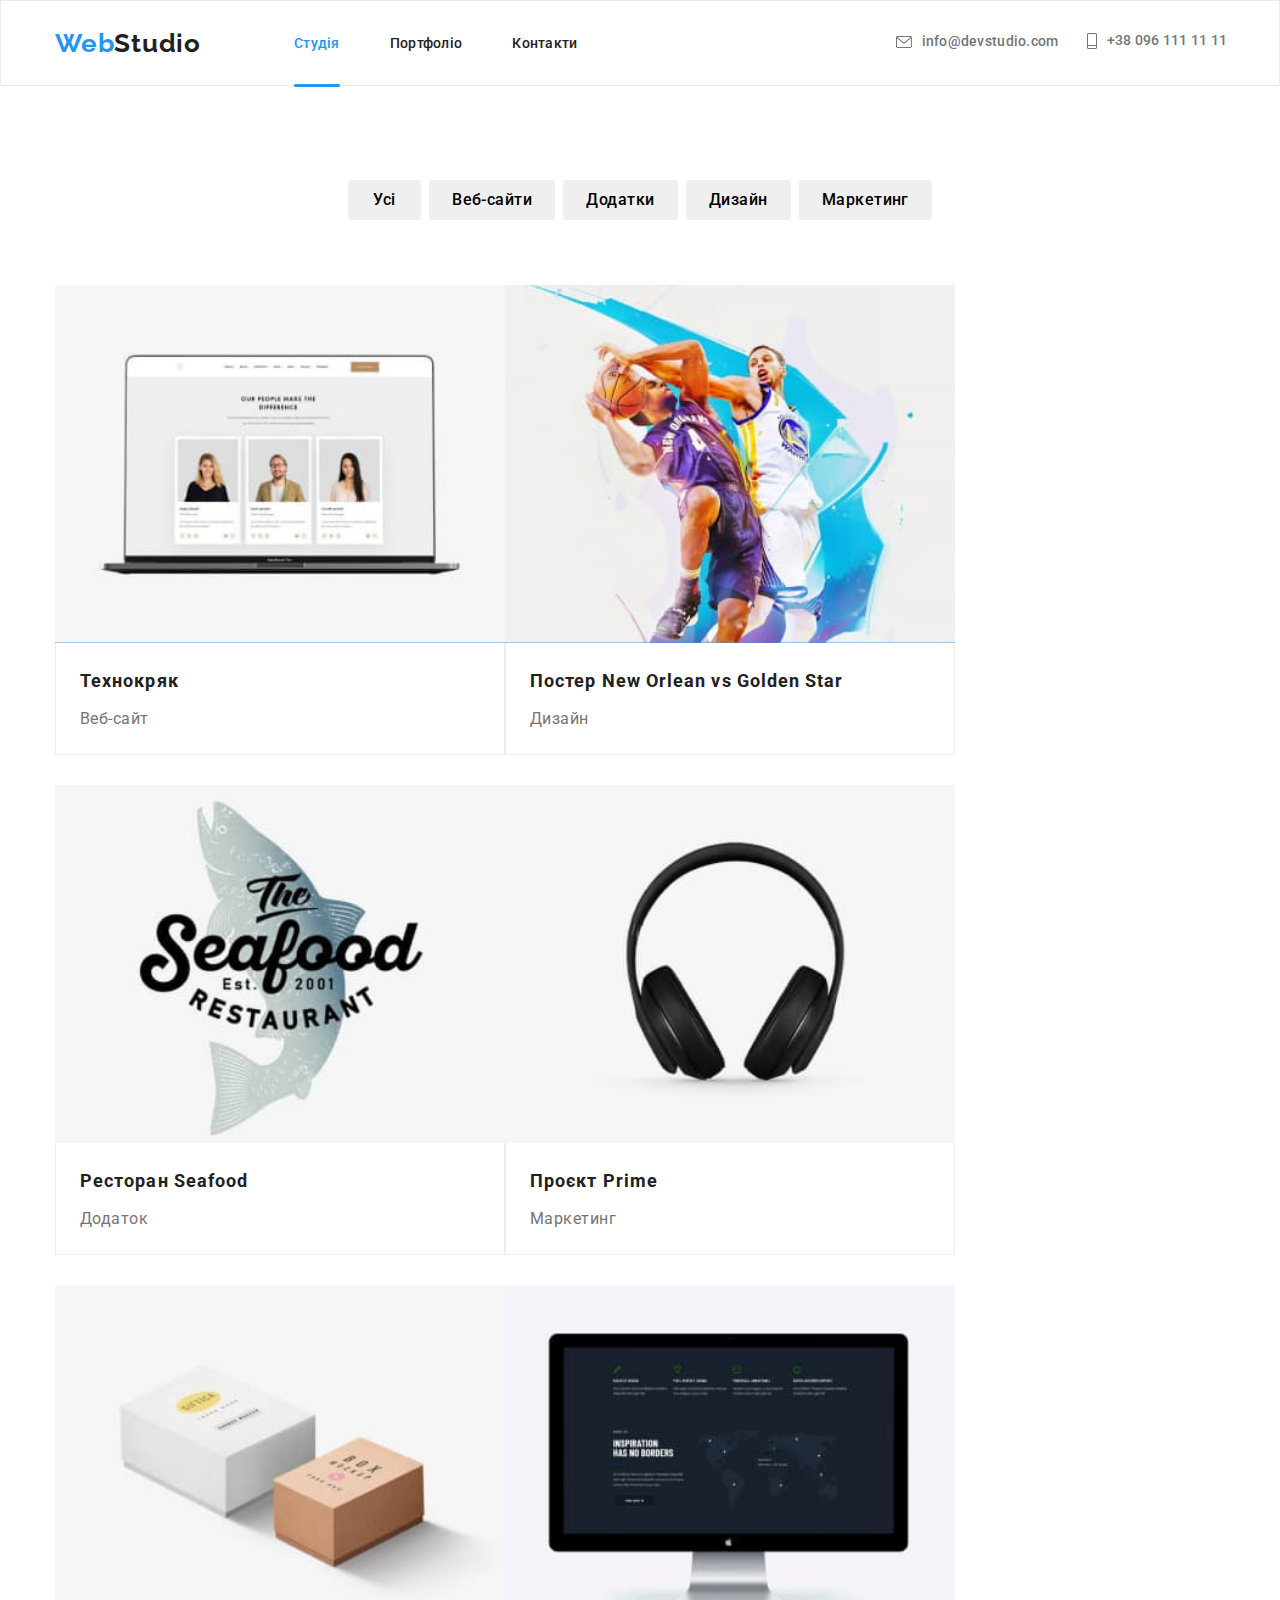
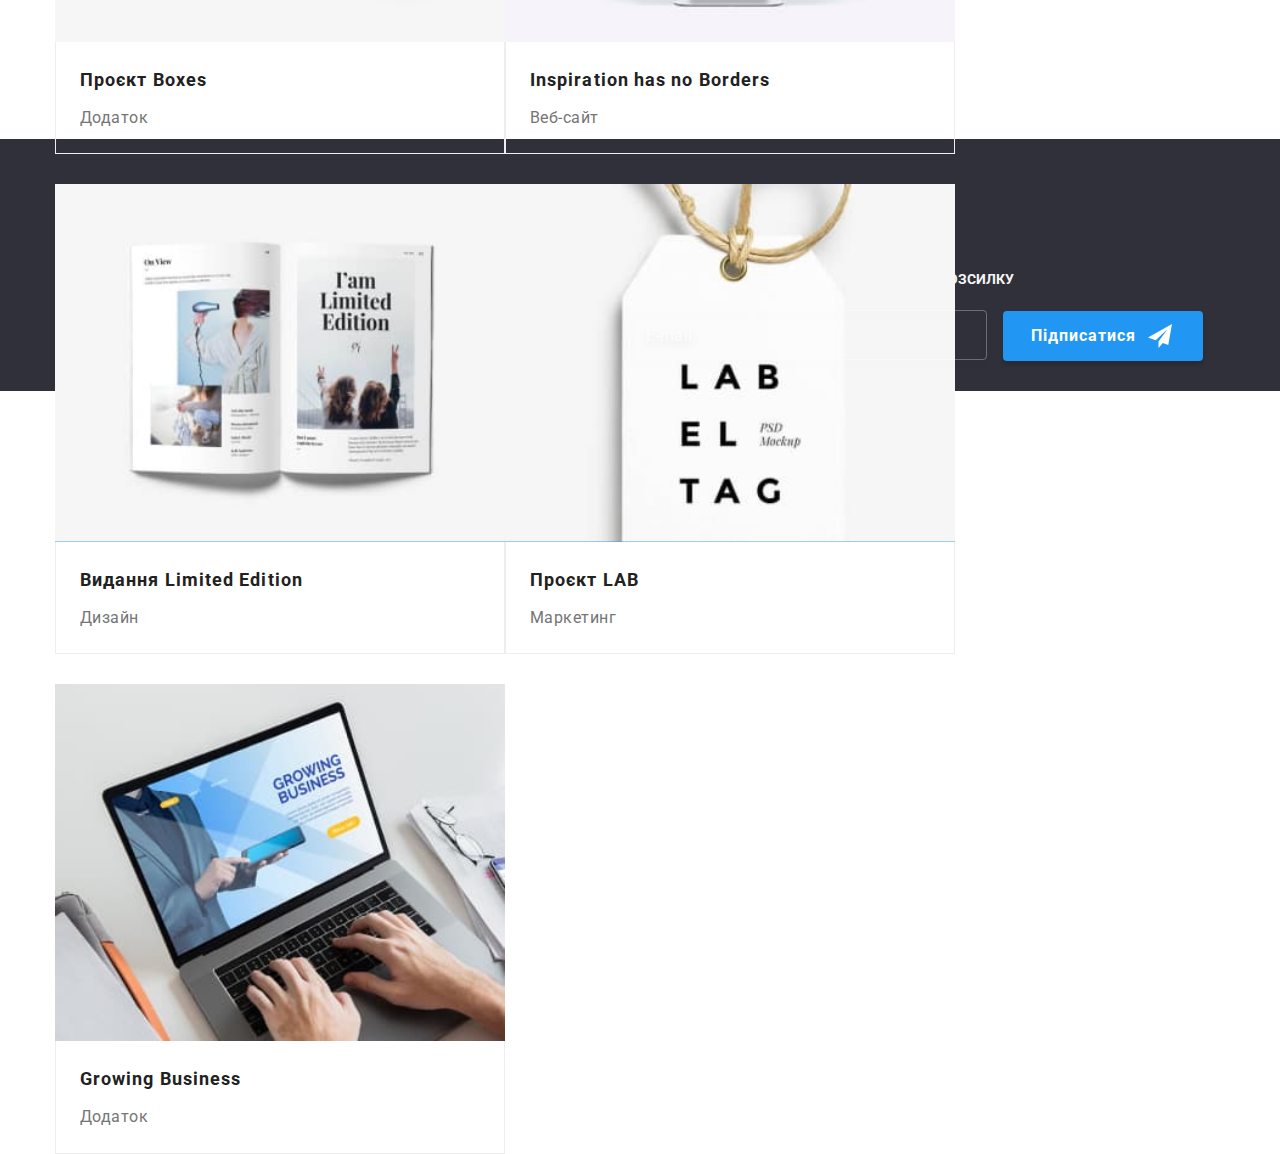
==== portfolio.html @ e8e5e5b4 "mobile done" ====
<!DOCTYPE html>
<html lang="en">
  <head>
    <meta charset="UTF-8" />
    <meta http-equiv="X-UA-Compatible" content="IE=edge" />
    <meta name="viewport" content="width=device-width, initial-scale=1.0" />
    <title>Портфоліо</title>
    <link rel="preconnect" href="https://fonts.googleapis.com" />
    <link rel="preconnect" href="https://fonts.gstatic.com" crossorigin />
    <link
      href="https://fonts.googleapis.com/css2?family=Raleway:wght@700&family=Roboto:wght@400;500;700;900&display=swap"
      rel="stylesheet"
    />
    <link
      rel="stylesheet"
      href="https://cdnjs.cloudflare.com/ajax/libs/modern-normalize/1.1.0/modern-normalize.min.css"
    />
    <link rel="stylesheet" href="./css/main.min.css" />
  </head>
  <body>
    <!--header-->
    <!--header-->
    <header class="header">
      <div class="container nav-flex">
        <nav class="header-nav nav-flex">
          <a href="index.html" class="logo logo-black"><span class="logo-web">Web</span>Studio</a>
          <ul class="site-nav">
            <li class="site-nav__item lst">
              <a href="index.html" class="site-nav__link site-nav__link--current">Студія</a>
            </li>
            <li class="site-nav__item lst">
              <a href="portfolio.html" class="site-nav__link">Портфоліо</a>
            </li>
            <li class="site-nav__item lst"><a href="" class="site-nav__link">Контакти</a></li>
          </ul>
        </nav>
        <ul class="contact-list">
          <li class="contact-list__item lst">
            <a class="contact-list__link" href="mailto:info@devstudio.com"
              ><svg class="contact-list__icon" width="16" height="12">
                <use href="./images/icons.svg#icon-envelope"></use></svg
              >info@devstudio.com</a
            >
          </li>

          <li class="contact-list__item contact-list__item1 lst">
            <a class="contact-list__link" href="tel:+380961111111"
              ><svg class="contact-list__icon" width="10" height="16">
                <use href="./images/icons.svg#icon-mobile"></use></svg
              >+38 096 111 11 11</a
            >
          </li>
        </ul>
        <button class="menu-open" data-menu-open>
          <svg class="menu-open" width="24" height="16">
            <use href="./images/icons.svg#icon-menu"></use>
          </svg>
        </button>
      </div>
      <div class="mob-menu is-hidden" data-menu>
        <div>
          <button class="menu-close" data-menu-close>
            <svg class="menu-close" width="40" height="40">
              <use href="./images/icons.svg#icon-close"></use>
            </svg>
          </button>
          <ul class="mob-menu-list lst">
            <li class="mob-menu-list__item">
              <a class="mob-menu-list__link link" href="./index.html">Студия</a>
            </li>
            <li class="mob-menu-list__item">
              <a
                class="mob-menu-list__link link mob-menu-list__link--current"
                href="./portfolio.html"
                >Портфолио</a
              >
            </li>
            <li class="mob-menu-list__item">
              <a class="mob-menu-list__link link" href="">Контакты</a>
            </li>
          </ul>
        </div>
        <div class="mob-menu-list__contacts">
          <a class="mob-menu-list__tel link" href="tel:+380961111111"> +38 096 111 11 11</a>
          <a class="mob-menu-list__mail link" href="mailto:info@devstudio.com"
            >info@devstudio.com</a
          >
          <ul class="mob-menu-list__social lst">
            <li class="mob-menu-list__social-item">
              <a class="link" href="#">Instagram</a>
              <span id="skobka">|</span>
            </li>
            <li class="mob-menu-list__social-item">
              <a class="link" href="#">Twitter</a>
              <span id="skobka">|</span>
            </li>
            <li class="mob-menu-list__social-item">
              <a class="link" href="#">Facebook</a>
              <span id="skobka">|</span>
            </li>
            <li class="mob-menu-list__social-item">
              <a class="link" href="#">LinkedIn</a>
            </li>
          </ul>
        </div>
      </div>
    </header>
    <!-- main -->
    <main>
      <!-- filters -->
      <section class="section">
        <div class="container">
          <h1 hidden>Фільтри</h1>
          <ul class="buttons-list">
            <li class="buttons-list__item lst">
              <button type="button" class="buttons-list__btns">Усі</button>
            </li>
            <li class="buttons-list__item lst">
              <button type="button" class="buttons-list__btns">Веб-сайти</button>
            </li>
            <li class="buttons-list__item lst">
              <button type="button" class="buttons-list__btns">Додатки</button>
            </li>
            <li class="buttons-list__item lst">
              <button type="button" class="buttons-list__btns">Дизайн</button>
            </li>
            <li class="buttons-list__item lst">
              <button type="button" class="buttons-list__btns">Маркетинг</button>
            </li>
          </ul>

          <!-- projects -->
          <ul class="projects">
            <!--project 1 -->
            <li class="projects__item lst">
              <div class="projects-a">
                <img
                  srcset="./images/our-people.jpg 1x, ./images/our-people-2x.jpg 2x"
                  src="./images/our-people.jpg"
                  alt="парни играют в баскетбол"
                  width="450"
                />
                <div class="projects-overlay">
                  <p class="projects-overlay__text">
                    Ресурс пропонує комплексні пропозиції з різним рівнем функціоналу та сервісів.
                    Все це дозволить відвідувачу отримати вичерпні відомості про компанію чи
                    приватну особу
                  </p>
                </div>
              </div>
              <div class="projects-border">
                <h2 class="projects-border__title">Технокряк</h2>
                <p class="projects-border__text">Веб-сайт</p>
              </div>
            </li>
            <!--project 2 -->
            <li class="projects__item lst">
              <div class="projects-a">
                <img
                  srcset="./images/ball.jpg 1x, ./images/ball-2x.jpg 2x"
                  src="./images/ball.jpg"
                  alt="парни играют в баскетбол"
                  width="450"
                />
                <div class="projects-overlay">
                  <p class="projects-overlay__text">
                    Ресурс пропонує комплексні пропозиції з різним рівнем функціоналу та сервісів.
                    Все це дозволить відвідувачу отримати вичерпні відомості про компанію чи
                    приватну особу
                  </p>
                </div>
              </div>
              <div class="projects-border">
                <h2 class="projects-border__title">Постер New Orlean vs Golden Star</h2>
                <p class="projects-border__text">Дизайн</p>
              </div>
            </li>
            <!--project 3 -->
            <li class="projects__item lst">
              <div class="projects-a">
                <img
                  srcset="./images/seafood.jpg 1x, ./images/seafood-2x.jpg 2x"
                  src="./images/seafood.jpg"
                  alt="парни играют в баскетбол"
                  width="450"
                />
                <div class="projects-overlay">
                  <p class="projects-overlay__text">
                    Ресурс пропонує комплексні пропозиції з різним рівнем функціоналу та сервісів.
                    Все це дозволить відвідувачу отримати вичерпні відомості про компанію чи
                    приватну особу
                  </p>
                </div>
              </div>
              <div class="projects-border">
                <h2 class="projects-border__title">Ресторан Seafood</h2>
                <p class="projects-border__text">Додаток</p>
              </div>
            </li>
            <!--project 4 -->
            <li class="projects__item lst">
              <div class="projects-a">
                <img
                  srcset="./images/headphone.jpg 1x, ./images/headphone-2x.jpg 2x"
                  src="./images/headphone.jpg"
                  alt="парни играют в баскетбол"
                  width="450"
                />
                <div class="projects-overlay">
                  <p class="projects-overlay__text">
                    Ресурс пропонує комплексні пропозиції з різним рівнем функціоналу та сервісів.
                    Все це дозволить відвідувачу отримати вичерпні відомості про компанію чи
                    приватну особу
                  </p>
                </div>
              </div>
              <div class="projects-border">
                <h2 class="projects-border__title">Проєкт Prime</h2>
                <p class="projects-border__text">Маркетинг</p>
              </div>
            </li>
            <!--project 5 -->
            <li class="projects__item lst">
              <div class="projects-a">
                <img
                  srcset="./images/2-box.jpg 1x, ./images/2-box-2x.jpg 2x"
                  src="./images/2-box.jpg"
                  alt="парни играют в баскетбол"
                  width="450"
                />
                <div class="projects-overlay">
                  <p class="projects-overlay__text">
                    Ресурс пропонує комплексні пропозиції з різним рівнем функціоналу та сервісів.
                    Все це дозволить відвідувачу отримати вичерпні відомості про компанію чи
                    приватну особу
                  </p>
                </div>
              </div>
              <div class="projects-border">
                <h2 class="projects-border__title">Проєкт Boxes</h2>
                <p class="projects-border__text">Додаток</p>
              </div>
            </li>
            <!--project 6 -->
            <li class="projects__item lst">
              <div class="projects-a">
                <img
                  srcset="./images/screen.jpg 1x, ./images/screen-2x.jpg 2x"
                  src="./images/screen.jpg"
                  alt="парни играют в баскетбол"
                  width="450"
                />
                <div class="projects-overlay">
                  <p class="projects-overlay__text">
                    Ресурс пропонує комплексні пропозиції з різним рівнем функціоналу та сервісів.
                    Все це дозволить відвідувачу отримати вичерпні відомості про компанію чи
                    приватну особу
                  </p>
                </div>
              </div>
              <div class="projects-border">
                <h2 class="projects-border__title">Inspiration has no Borders</h2>
                <p class="projects-border__text">Веб-сайт</p>
              </div>
            </li>
            <!--project 7 -->
            <li class="projects__item lst">
              <div class="projects-a">
                <img
                  srcset="./images/book.jpg 1x, ./images/book-2x.jpg 2x"
                  src="./images/book.jpg"
                  alt="парни играют в баскетбол"
                  width="450"
                />
                <div class="projects-overlay">
                  <p class="projects-overlay__text">
                    Ресурс пропонує комплексні пропозиції з різним рівнем функціоналу та сервісів.
                    Все це дозволить відвідувачу отримати вичерпні відомості про компанію чи
                    приватну особу
                  </p>
                </div>
              </div>
              <div class="projects-border">
                <h2 class="projects-border__title">Видання Limited Edition</h2>
                <p class="projects-border__text">Дизайн</p>
              </div>
            </li>
            <!--project 8 -->
            <li class="projects__item lst">
              <div class="projects-a">
                <img
                  srcset="./images/label.jpg 1x, ./images/label-2x.jpg 2x"
                  src="./images/label.jpg"
                  alt="парни играют в баскетбол"
                  width="450"
                />
                <div class="projects-overlay">
                  <p class="projects-overlay__text">
                    Ресурс пропонує комплексні пропозиції з різним рівнем функціоналу та сервісів.
                    Все це дозволить відвідувачу отримати вичерпні відомості про компанію чи
                    приватну особу
                  </p>
                </div>
              </div>
              <div class="projects-border">
                <h2 class="projects-border__title">Проєкт LAB</h2>
                <p class="projects-border__text">Маркетинг</p>
              </div>
            </li>
            <!--project 9 -->
            <li class="projects__item lst">
              <div class="projects-a">
                <img
                  srcset="./images/leptop.jpg 1x, ./images/leptop-2x.jpg 2x"
                  src="./images/leptop.jpg"
                  alt="парни играют в баскетбол"
                  width="450"
                />
                <div class="projects-overlay">
                  <p class="projects-overlay__text">
                    Ресурс пропонує комплексні пропозиції з різним рівнем функціоналу та сервісів.
                    Все це дозволить відвідувачу отримати вичерпні відомості про компанію чи
                    приватну особу
                  </p>
                </div>
              </div>
              <div class="projects-border">
                <h2 class="projects-border__title">Growing Business</h2>
                <p class="projects-border__text">Додаток</p>
              </div>
            </li>
          </ul>
        </div>
      </section>
    </main>
    <!--footer-->
    <footer class="footer">
      <div class="container">
        <div class="footer-flex">
          <div class="contacts-flex">
            <a href="index.html" class="logo logo-white"><span class="logo-web">Web</span>Studio</a>
            <address class="footer-adress">
              <ul class="adress-list">
                <li class="adress-list__item lst">
                  <a
                    href="https://www.google.com.ua/maps/@50.4851493,30.4721233,14z?hl=ru"
                    target="_blank"
                    rel="noopener noreferrer"
                    class="link1"
                    >м. Київ, пр-т Лесі Українки, 26</a
                  >
                </li>
                <li class="adress-list__item lst">
                  <a href="mailto:info@devstudio.com" class="adress-list__link link"
                    >info@devstudio.com</a
                  >
                </li>
                <li class="adress-list__item lst">
                  <a href="tel:+380961111111" class="adress-list__link link">+38 096 111 11 11</a>
                </li>
              </ul>
            </address>
          </div>
          <div class="social-flex">
            <p class="social-flex__text">Приєднуйтесь</p>
            <ul class="team-icons team-icons--basement">
              <li class="team__wraper footer__wraper">
                <a class="social-link footer-link" href="">
                  <svg class="team-icon footer-icon">
                    <use href="./images/icons.svg#icon-instagram"></use>
                  </svg>
                </a>
              </li>
              <li class="team__wraper footer__wraper">
                <a class="social-link footer-link" href="">
                  <svg class="team-icon">
                    <use href="./images/icons.svg#icon-twitter"></use>
                  </svg>
                </a>
              </li>
              <li class="team__wraper footer__wraper">
                <a class="social-link footer-link" href="">
                  <svg class="team-icon">
                    <use href="./images/icons.svg#icon-facebook"></use>
                  </svg>
                </a>
              </li>
              <li class="team__wraper footer__wraper">
                <a class="social-link footer-link" href="">
                  <svg class="team-icon footer-icon">
                    <use href="./images/icons.svg#icon-linkedin"></use>
                  </svg>
                </a>
              </li>
            </ul>
          </div>
          <div class="subscribe-flex">
            <p class="social-flex__text">Підпишіться на розсилку</p>
            <label class="footer-submit-label visually-hidden" for="submit-mail">submit mail</label>
            <input
              class="subscribe-flex__submit-input"
              type="email"
              name="submit-mail"
              id="submit-mail"
              placeholder="E-mail"
            />
            <button class="subscribe-flex__submit-button" type="submit">
              Підписатися
              <svg class="footer__icon">
                <use href="./images/icons.svg#icon-send"></use>
              </svg>
            </button>
          </div>
        </div>
      </div>
    </footer>
    <script src="./js/mobile-menu.js"></script>
  </body>
</html>
---- css/main.min.css ----
body{color:#212121;background-color:#fff;font-family:Roboto,sans-serif}img{display:block}h1,h2,h3,h4,h5,h6,p,ul{margin:0;padding:0}.container{margin-left:auto;margin-right:auto;padding-left:15px;padding-right:15px}@media screen and (min-width: 480px){.container{width:480px}}@media screen and (min-width: 768px){.container{width:768px}}@media screen and (min-width: 1200px){.container{width:1200px}}.lst{list-style:none}.link{text-decoration:none}.titles{font-size:28px;line-height:1.8;text-align:center;letter-spacing:.03em;margin-bottom:30px}@media screen and (min-width: 1200px){.titles{margin-bottom:50px;font-weight:700;font-size:36px;line-height:1.17}}.visually-hidden{position:absolute;width:1px;height:1px;margin:-1px;border:0;padding:0;white-space:nowrap;clip-path:inset(100%);clip:rect(0 0 0 0);overflow:hidden}.button{display:inline-block;min-width:200px;border-radius:4px;border:1px solid rgba(0,0,0,0);padding:10px 32px;font-family:"Roboto",sans-serif;font-weight:700;font-size:16px;line-height:1.88;align-items:center;text-align:center;letter-spacing:.06em;cursor:pointer;background-color:#2196f3;color:#fff;cursor:pointer;transition:color 250ms cubic-bezier(0.4, 0, 0.2, 1)}@media screen and (min-width: 480px){.button{margin-top:30px}}.button:hover,.button:focus{color:#2196f3;background-color:#fff}.header{border:1px solid #ececec;background-color:#fff}.header-navlogo{margin:auto}.nav-flex{display:flex;align-items:center}.logo{align-items:center;text-align:center;font-family:"Raleway";font-style:normal;font-weight:700;font-size:26px;line-height:1.9;letter-spacing:.03em;text-decoration:none}.logo-white{color:#fff}.logo-black{color:#212121}.logo-web{color:#2196f3}.site-nav{display:none}@media screen and (min-width: 1200px){.site-nav{display:flex;margin-left:93px}}.site-nav__item{position:relative;display:block;padding-top:32px;padding-bottom:32px;margin-right:50px}.site-nav__item:last-child{margin-right:0px}.site-nav__link{font-family:"Roboto";font-style:normal;font-weight:500;font-size:14px;line-height:1.14;letter-spacing:.02em;color:#212121;text-decoration:none;transition:color 250ms cubic-bezier(0.4, 0, 0.2, 1)}.site-nav__link:hover,.site-nav__link:focus{color:#2196f3}.site-nav__link--current{color:#2196f3;transition:color 250ms cubic-bezier(0.4, 0, 0.2, 1)}.site-nav__link--current::after{color:#2196f3;position:absolute;content:"";top:100%;width:100%;display:block;height:3px;background-color:#2196f3;border-radius:3px}.contact-list{display:none}@media screen and (min-width: 1200px){.contact-list{padding-top:32px;padding-bottom:32px;display:flex;margin-left:318px;align-items:center}}.contact-list__item{margin-right:30px;width:161px}.contact-list__item:last-child{margin-right:0px}.contact-list__item1{width:142px}.contact-list__link{font-family:"Roboto";font-style:normal;font-weight:500;font-size:14px;line-height:1.14;letter-spacing:.02em;color:#757575;display:inline-flex;align-items:center;text-decoration:none}.contact-list__icon{margin-right:10px;fill:currentColor;transition:color 250ms cubic-bezier(0.4, 0, 0.2, 1)}.contact-list__icon:hover,.contact-list__icon:focus,.contact-list__link:hover,.contact-list__link:focus{color:#2196f3}.mob-menu{width:100vw;height:100vh;position:fixed;background-color:#fff;top:0;right:0;padding:15px 10px 48px 40px;z-index:999}.mob-menu-list{margin-bottom:302px}.mob-menu-list__social{margin-top:60px;display:flex}.mob-menu-list__social #skobka{margin-left:10px;color:rgba(33,33,33,.2);transform:rotate(90deg)}.mob-menu-list__social-item:not(:last-child){margin-right:10px}.mob-menu-list__social .link{font-size:18px;line-height:22px;letter-spacing:.02em;color:#2196f3}.mob-menu-list__social .link:hover,.mob-menu-list__social .link:focus{color:#2196f3}.mob-menu-list__tel{font-size:34px;line-height:1.8;letter-spacing:.02em;color:#757575}.mob-menu-list__tel:hover,.mob-menu-list__tel:focus{color:#2196f3}.mob-menu-list__mail{font-size:24px;line-height:1.17;letter-spacing:.02em;color:#757575}.mob-menu-list__mail:hover,.mob-menu-list__mail:focus{color:#2196f3}.mob-menu-list__link{font-weight:500;font-size:40px;line-height:1.8;letter-spacing:.02em;color:#212121}.mob-menu-list__link:hover,.mob-menu-list__link:focus{color:#2196f3}.mob-menu-list__link--current{color:#2196f3}.menu-open{display:flex;align-items:center;justify-content:center;width:40px;height:40px;background-color:rgba(0,0,0,0);color:#212121;border:none;margin-left:auto;cursor:pointer}.menu-open:hover,.menu-open:focus{fill:#2196f3}@media screen and (min-width: 768px){.menu-open{display:none}}.menu-close{display:flex;align-items:center;justify-content:center;background-color:rgba(0,0,0,0);color:#212121;border:none;margin-left:auto;cursor:pointer}.menu-close:hover,.menu-close:focus{fill:#2196f3}.mob-menu.is-hidden{opacity:0;visibility:hidden;pointer-events:none}.hero{width:480px;height:400px;padding-top:118px;padding-bottom:118px;margin-left:auto;margin-right:auto;background-image:linear-gradient(to right, rgba(47, 48, 58, 0.4), rgba(47, 48, 58, 0.4)),url(../images/cap1.jpg);background-color:#2f303a;background-repeat:no-repeat;background-position:center;background-size:cover;text-align:center}@media screen and (min-width: 1200px){.hero{padding-top:200px;padding-bottom:200px;max-width:1600px;min-height:600px;background-image:linear-gradient(to right, rgba(47, 48, 58, 0.4), rgba(47, 48, 58, 0.4)),url(../images/cap.jpg)}}.hero__title{font-weight:900;font-size:26px;line-height:1.62;text-align:center;letter-spacing:.06em;text-transform:uppercase;color:#fff}@media screen and (min-width: 1200px){.hero__title{margin-bottom:30px;margin-left:auto;margin-right:auto;max-width:696px;font-weight:900;font-size:44px;line-height:1.36;letter-spacing:.06em;text-transform:uppercase;color:#fff}}.section{padding-top:60px;padding-bottom:60px}@media screen and (min-width: 1200px){.section{padding-top:94px;padding-bottom:94px}}.features{display:block}@media screen and (min-width: 1200px){.features{display:flex}}.features__bcg{display:flex;width:450px;height:120px;background-color:#f5f4fa;margin-bottom:30px;align-items:center;justify-content:center}@media screen and (min-width: 1200px){.features__bcg{display:flex;width:270px;height:120px}}.features__title{font-weight:700;font-size:14px;line-height:1.42;text-align:center;letter-spacing:.03em;text-transform:uppercase;color:#212121;margin-bottom:10px}@media screen and (min-width: 1200px){.features__title{line-height:1.14}}.features__text{width:450px;height:50px;font-size:14px;line-height:1.71;letter-spacing:.03em;color:#757575}@media screen and (min-width: 1200px){.features__text{max-width:270px;color:#757575}}.features__item:not(:last-child){margin-bottom:30px}@media screen and (min-width: 1200px){.features__item:not(:last-child){margin-right:30px}}.work-list{display:flex}.work-list__title{position:absolute;left:0;top:225px;width:370px;height:70px;background:rgba(47,48,58,.8);padding:27px;font-weight:700;font-size:14px;line-height:1.14;text-align:center;letter-spacing:.03em;text-transform:uppercase;color:#fff}.work-list__item:not(:last-child){margin-right:30px}.work-list__item{position:relative}.work-section{display:none;padding-bottom:94px}.work-titles .lst{position:relative}.team{background-color:#f5f5f5;padding-top:60px;padding-bottom:60px}@media screen and (min-width: 1200px){.team{padding-top:94px}}.team-list{display:flex;flex-wrap:wrap;justify-content:center;align-items:center}@media screen and (min-width: 1200px){.team-list{display:flex}}.team-list h3{padding-top:30px;font-family:"Roboto";font-style:normal;font-weight:500;font-size:16px;line-height:1.19;text-align:center;letter-spacing:.03em}.team-list p{margin-top:10px;margin-bottom:16px;font-family:"Roboto";font-style:normal;font-weight:400;font-size:16px;line-height:1.2;text-align:center;letter-spacing:.03em;color:#757575}.team-list__item{width:450px;height:622px;box-shadow:0px 1px 3px rgba(0,0,0,.12),0px 1px 1px rgba(0,0,0,.14),0px 2px 1px rgba(0,0,0,.2);border-radius:0px 0px 4px 4px;background-color:#fff}@media screen and (min-width: 1200px){.team-list__item{margin-bottom:94px;width:270px;height:428px}}.team-list__item:not(:last-child){margin-bottom:30px}.team__wraper:not(:last-child){margin-right:10px}@media screen and (min-width: 1200px){.team-list__item:not(:last-child){margin-right:30px}}.team-icons{display:flex;justify-content:center;align-items:center;padding:0px 32px;margin-top:16px;list-style:none}@media screen and (min-width: 1200px){.team-icons--command{margin-left:32px;margin-top:16px}.team-icons--basement{margin:0;padding:0}}.team-icon{width:20px;height:20px;margin:12px;fill:currentColor}.social-link{width:44px;height:44px;display:block;border-radius:50%;color:#afb1b8;transition:background-color 250ms cubic-bezier(0.4, 0, 0.2, 1),color 250ms cubic-bezier(0.4, 0, 0.2, 1)}.social-link:hover,.social-link:focus{background-color:#2196f3;color:#fff}.client-list{columns:2;display:block}@media screen and (min-width: 1200px){.client-list{display:flex;padding:0;margin:0;list-style:none;justify-content:space-between;align-items:center}}.client-list__item:not(:last-child){margin-bottom:30px}.client-list__link{width:210px;height:92px;display:block;border:1px solid #afb1b8;border-radius:4px 4px 4px 4px;color:#afb1b8;background-color:#fff;transition:color 250ms cubic-bezier(0.4, 0, 0.2, 1);padding:16px 52px}@media screen and (min-width: 1200px){.client-list__link{padding:16px 32px}}.client-list__link:hover,.client-list__link:focus{color:#2196f3;border-color:#2196f3}.client-list__icon{fill:currentColor}.footer{padding-top:60px;padding-bottom:60px;text-align:center;background-color:#2f303a}@media screen and (min-width: 1200px){.footer{height:252px}}.footer__icon{width:24px;height:24px;margin:12px;fill:currentColor}.footer-flex{margin:0;padding:0;list-style:none}@media screen and (min-width: 1200px){.footer-flex{display:flex}}.footer-icons{display:flex;padding:0;margin-top:0;list-style:none;justify-content:space-between;align-items:center}.footer-link{color:#fff;background-color:rgba(255,255,255,.062745098);transition:background-color 250ms cubic-bezier(0.4, 0, 0.2, 1),color 250ms cubic-bezier(0.4, 0, 0.2, 1)}.footer .subscribe-flex{margin-top:60px}@media screen and (min-width: 1200px){.footer .subscribe-flex{margin-left:93px}}.footer .subscribe-flex__submit-input{width:358px;height:50px;border:1px solid rgba(255,255,255,.3);filter:drop-shadow(0px 4px 4px rgba(0, 0, 0, 0.15));border-radius:4px;background-color:rgba(0,0,0,0);color:#fff;padding-left:16px;margin-bottom:20px}.footer .subscribe-flex__submit-input::placeholder{font-weight:400;font-size:16px;line-height:1.25;display:flex;align-items:center;letter-spacing:.03em;color:rgba(255,255,255,.6)}.footer .subscribe-flex__submit-button{display:inline-flex;align-items:center;border:none;border-radius:4px;background-color:#2196f3;box-shadow:0px 4px 4px rgba(0,0,0,.15);color:#fff;font-family:"Roboto";font-style:normal;font-weight:700;font-size:16px;line-height:1.87;letter-spacing:.06em;cursor:pointer;width:200px;height:50px;margin-left:12px;padding-left:28px;transition:250ms cubic-bezier(0.4, 0, 0.2, 1)}.footer .subscribe-flex__submit-button:hover,.footer .subscribe-flex__submit-button:focus{background-color:#188ce8;color:#fff}.adress-list{padding-top:20px}.adress-list__item:not(:last-child){margin-bottom:9px}.adress-list__link{text-decoration:none;font-family:"Roboto";font-style:normal;font-weight:400;font-size:14px;line-height:24px;letter-spacing:.03em;color:rgba(255,255,255,.6);transition:color 250ms cubic-bezier(0.4, 0, 0.2, 1)}.adress-list__link:hover,.adress-list__link:focus{color:#2196f3}.link1{text-decoration:none;font-family:"Roboto";font-style:normal;font-weight:400;font-size:14px;line-height:24px;letter-spacing:.03em;color:#fff}.social-flex{margin-top:60px}@media screen and (min-width: 1200px){.social-flex{height:80px;margin-left:70px}}.social-flex__text{padding:20px 0px 10px 0px;margin-bottom:20px;font-weight:700;font-size:14px;line-height:1.14px;text-transform:uppercase;color:#f5f5f5}.backdrop{position:fixed;display:flex;align-items:center;justify-content:center;top:0;background-color:rgba(0,0,0,.2);width:100vw;height:100vh;transition:opacity 250ms cubic-bezier(0.4, 0, 0.2, 1),visibility 250ms cubic-bezier(0.4, 0, 0.2, 1)}.backdrop.is-hidden{opacity:0;visibility:hidden;pointer-events:none}@media screen and (min-width: 1200px){.backdrop{width:100%;height:100%}}.modal{position:relative;background-color:#fff;border-radius:4px;width:450px;min-height:609px;transform:scale(1);transition:transform 250ms cubic-bezier(0.4, 0, 0.2, 1)}@media screen and (min-width: 1200px){.modal{width:528px;height:581px}}.modal__close-btn{position:absolute;display:flex;align-items:center;justify-content:center;right:8px;top:8px;background-color:#fff;border-radius:50%;width:30px;height:30px;border:1px solid rgba(0,0,0,.2);cursor:pointer;transition:fill 250ms cubic-bezier(0.4, 0, 0.2, 1)}.modal__close-btn:hover,.modal__close-btn:focus{fill:#2196f3}.form{padding:40px;width:450px}.form__button{margin-top:30px;transition:color 250ms cubic-bezier(0.4, 0, 0.2, 1)}.form__button:hover,.form__button:focus{background-color:#188ce8;color:#fff}.form__title{font-weight:700;font-size:20px;line-height:1.15;text-align:center;letter-spacing:.03em}.form__list{margin-top:12px}.form__list__comment-label{margin-top:4px;font-weight:400;font-size:12px;line-height:1.17;letter-spacing:.01em;color:#757575}.form__list__comment{padding:12px 16px;margin-top:4px;width:370px;height:120px;border:1px solid rgba(33,33,33,.2);border-radius:4px;transition:color 250ms cubic-bezier(0.4, 0, 0.2, 1),border 250ms cubic-bezier(0.4, 0, 0.2, 1);font-weight:400;font-size:12px;line-height:1.67;letter-spacing:.01em;color:#757575;resize:none}@media screen and (min-width: 1200px){.form__list__comment{width:448px;height:120px}}.form__list__comment:hover,.form__list__comment:focus{outline:none;border-color:#2196f3}.form__list__label{margin-top:4px;font-weight:400;font-size:12px;line-height:1.17;letter-spacing:.01em;color:#757575}.form__list__input{position:relative;margin-bottom:10px;width:370px;height:40px;border:1px solid rgba(33,33,33,.2);border-radius:4px;padding-left:40px;cursor:pointer;transition:color 250ms cubic-bezier(0.4, 0, 0.2, 1),border 250ms cubic-bezier(0.4, 0, 0.2, 1)}@media screen and (min-width: 1200px){.form__list__input{width:448px;height:40px}}.form__list__input:hover,.form__list__input:focus{outline:none;border-color:#2196f3}.form__list__name-icon{margin-left:5px;position:absolute;top:126px;left:50px;width:18px;height:18px;transition:fill 250ms cubic-bezier(0.4, 0, 0.2, 1)}@media screen and (min-width: 1200px){.form__list__name-icon{top:105px;left:50px}}.form__list__phone-icon{margin-left:5px;position:absolute;left:50px;top:195px;width:18px;height:18px;transition:fill 250ms cubic-bezier(0.4, 0, 0.2, 1)}@media screen and (min-width: 1200px){.form__list__phone-icon{left:50px;top:172px}}.form__list__mail-icon{margin-left:5px;position:absolute;left:50px;top:265px;width:18px;height:18px;transition:fill 250ms cubic-bezier(0.4, 0, 0.2, 1)}@media screen and (min-width: 1200px){.form__list__mail-icon{left:50px;top:240px}}.form__list__input:hover~.form__list__name-icon,.form__list__input:focus~.form__list__name-icon,.form__list__input:hover~.form__list__phone-icon,.form__list__input:focus~.form__list__phone-icon,.form__list__input:hover~.form__list__mail-icon,.form__list__input:focus~.form__list__mail-icon{fill:#2196f3}.form__policy{text-align:center;margin-top:20px;justify-content:flex-start}.form__policy__checkbox:checked+.form__policy__icon-check{background-image:url(../images/check.svg);background-position:center;background-repeat:no-repeat;background-color:#2196f3;background-origin:border-box;border-color:#2196f3;color:#fff}.form__policy__link{margin-left:4px;color:#2196f3;transition:250ms cubic-bezier(0.4, 0, 0.2, 1)}.form__policy__link:hover,.form__policy__link:focus{color:#212121}.form__policy__label{display:flex;height:14px;font-size:12px;font-weight:400;line-height:1.71;letter-spacing:.03em;color:#757575}.form__policy__checkbox{appearance:none;font-weight:400;font-size:14px;line-height:1.71;letter-spacing:.03em;color:#757575}.form__policy__icon-check{position:relative;top:2px;display:inline-block;width:16px;height:15px;border:2px solid #212121;border-radius:2px;margin-right:7px}textarea::placeholder{opacity:.4}.buttons-list{display:flex;flex-wrap:wrap;justify-content:flex-start;margin-bottom:40px}@media screen and (min-width: 1200px){.buttons-list{display:flex;justify-content:center;margin-bottom:50px}}.buttons-list__btns{display:inline-block;min-width:73px;border-radius:4px;border:1px solid rgba(0,0,0,0);padding:6px 22px;font-family:"Roboto";font-style:normal;font-weight:500;font-size:16px;line-height:1.62;text-align:center;letter-spacing:.03em;cursor:pointer;transition:color 250ms cubic-bezier(0.4, 0, 0.2, 1),box-shadow 250ms cubic-bezier(0.4, 0, 0.2, 1)}.buttons-list__btns:hover,.buttons-list__btns:focus{filter:drop-shadow(0px 4px 4px rgba(0, 0, 0, 0.25));background-color:#2196f3;color:#fff}.buttons-list__item{align-items:center}@media screen and (min-width: 1200px){.buttons-list__item:not(:last-child){margin-right:8px}}.buttons-list__item:not(:last-child){margin-right:8px;margin-bottom:15px}.projects{align-items:center}@media screen and (min-width: 1200px){.projects{align-items:center;display:flex;flex-wrap:wrap;height:1360px}}.projects__item:hover .projects-overlay{transform:translateY(0)}.projects-border{border:1px solid #eee;border-top:rgba(0,0,0,0);padding:20px 24px}.projects-border__title{font-family:"Roboto";font-style:normal;font-weight:700;font-size:18px;line-height:2;letter-spacing:.06em}.projects-border__text{margin-top:5px;font-family:"Roboto";font-style:normal;font-weight:400;font-size:16px;line-height:1.88;letter-spacing:.03em;color:#757575}.projects-a{position:relative;overflow:hidden}.projects-overlay{position:absolute;width:100%;height:100%;top:0;left:0;background-color:#2196f3;transform:translateY(100%);transition:transform 250ms cubic-bezier(0.4, 0, 0.2, 1)}.projects-overlay__text{position:absolute;top:0;left:0;width:322px;height:168px;font-weight:400;font-size:18px;line-height:28px;letter-spacing:.03em;color:#fff;padding:63px 24px}.projects__item:not(:last-child){margin-bottom:30px}@media screen and (min-width: 1200px){.projects__item{margin-bottom:30px;transition:color 250ms cubic-bezier(0.4, 0, 0.2, 1),box-shadow 250ms cubic-bezier(0.4, 0, 0.2, 1)}}.projects__item:nth-child(3n+3){margin-right:0px}.projects__item:hover,.projects-overlay:focus{transform:translateY(0)}.projects__item:hover,.projects__item:focus{box-shadow:0px 3px 1px rgba(0,0,0,.1),0px 1px 2px rgba(0,0,0,.08),0px 2px 2px rgba(0,0,0,.12)}/*# sourceMappingURL=main.min.css.map */
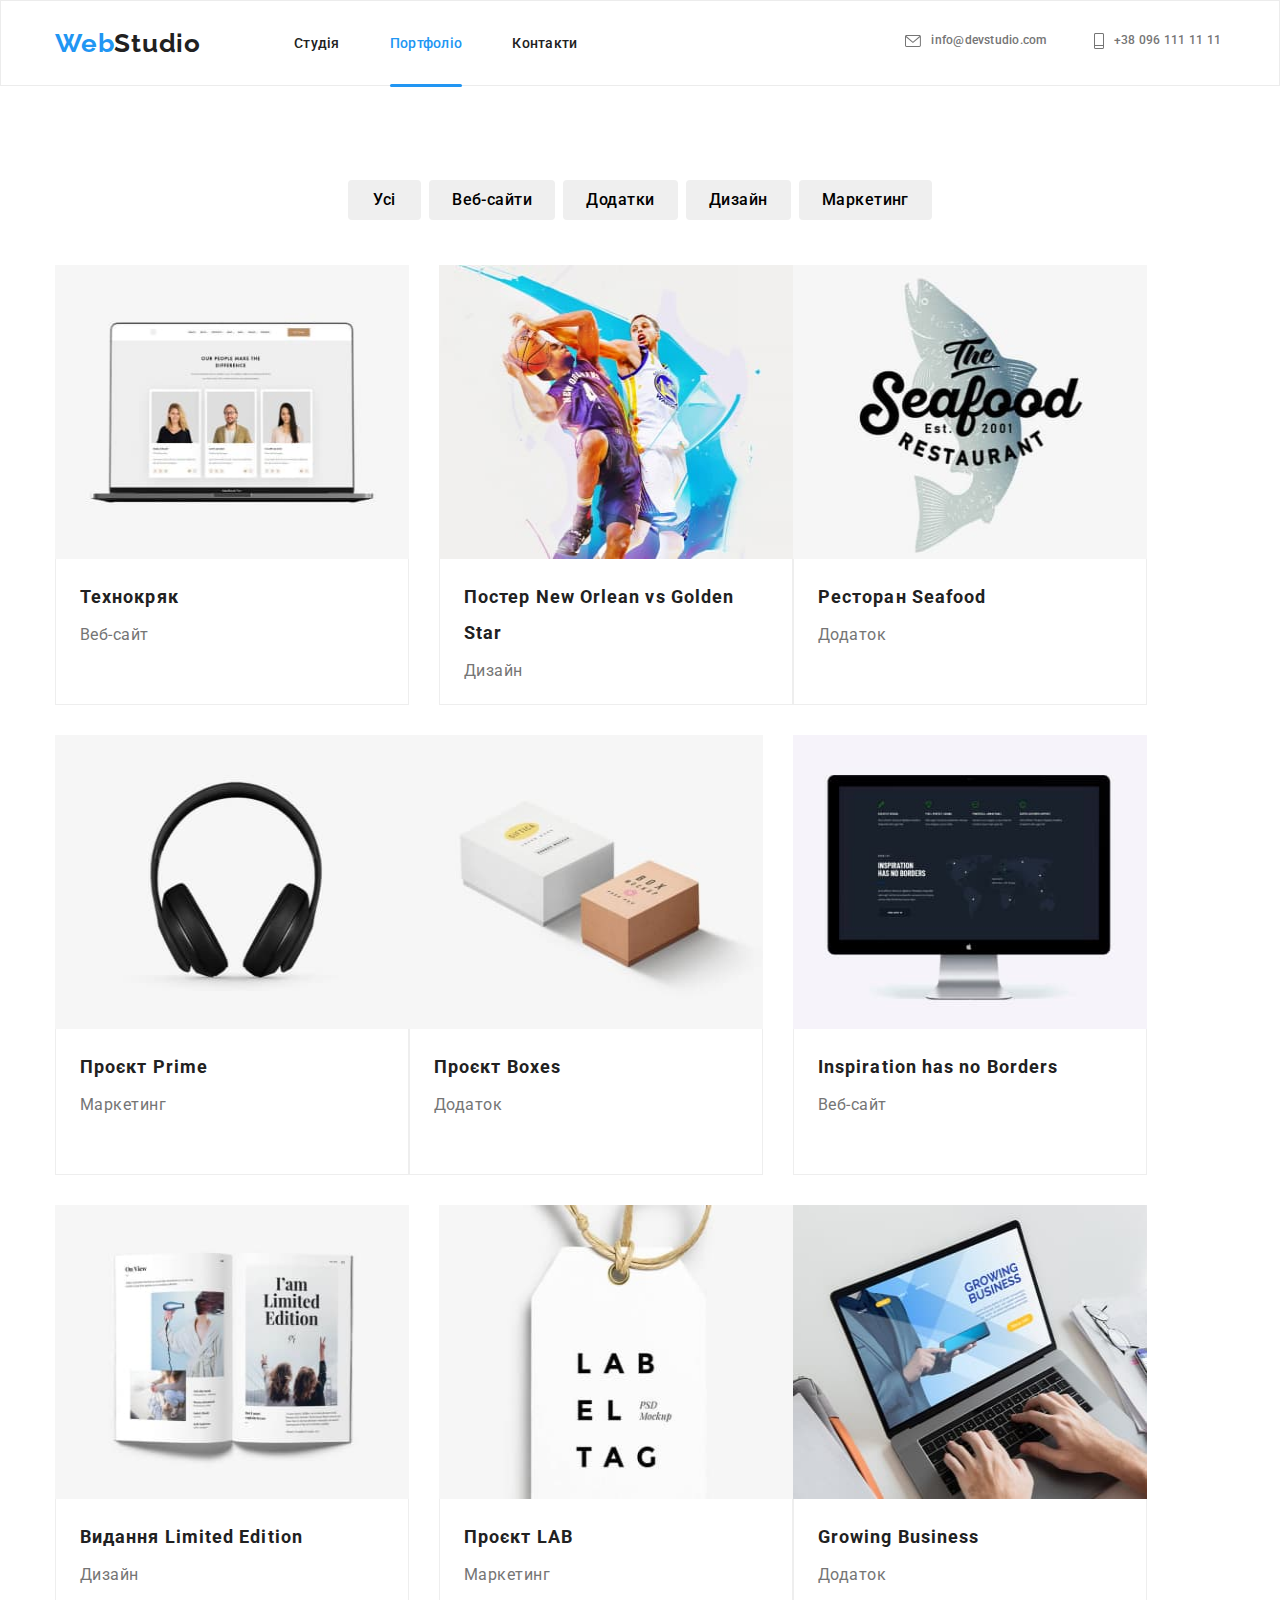
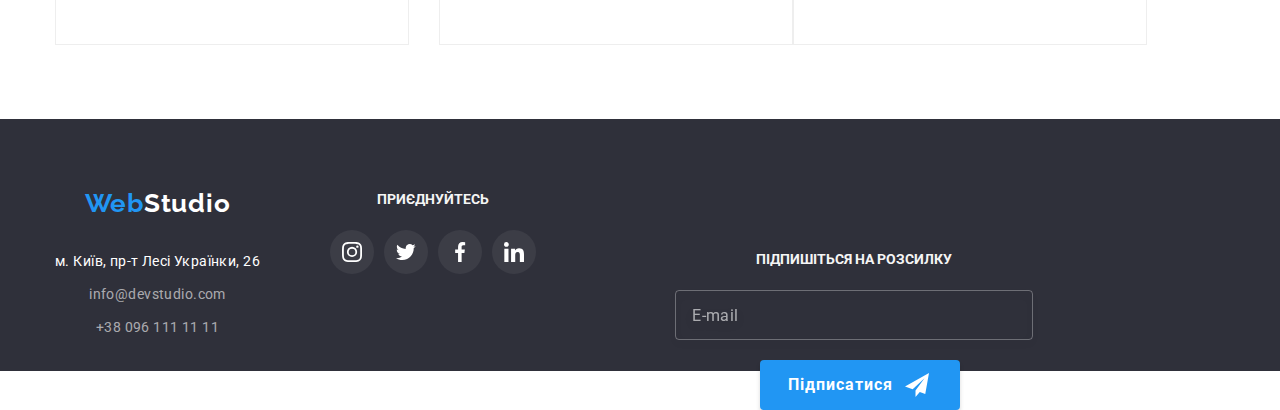
==== commit ae560a35: "tablet" ====
--- a/portfolio.html
+++ b/portfolio.html
@@ -26,10 +26,10 @@
           <a href="index.html" class="logo logo-black"><span class="logo-web">Web</span>Studio</a>
           <ul class="site-nav">
             <li class="site-nav__item lst">
-              <a href="index.html" class="site-nav__link site-nav__link--current">Студія</a>
+              <a href="index.html" class="site-nav__link">Студія</a>
             </li>
             <li class="site-nav__item lst">
-              <a href="portfolio.html" class="site-nav__link">Портфоліо</a>
+              <a href="portfolio.html" class="site-nav__link site-nav__link--current">Портфоліо</a>
             </li>
             <li class="site-nav__item lst"><a href="" class="site-nav__link">Контакти</a></li>
           </ul>
@@ -135,6 +135,7 @@
             <li class="projects__item lst">
               <div class="projects-a">
                 <img
+                  class="image-thumb-portfolio"
                   srcset="./images/our-people.jpg 1x, ./images/our-people-2x.jpg 2x"
                   src="./images/our-people.jpg"
                   alt="парни играют в баскетбол"
@@ -157,6 +158,7 @@
             <li class="projects__item lst">
               <div class="projects-a">
                 <img
+                  class="image-thumb-portfolio"
                   srcset="./images/ball.jpg 1x, ./images/ball-2x.jpg 2x"
                   src="./images/ball.jpg"
                   alt="парни играют в баскетбол"
@@ -179,6 +181,7 @@
             <li class="projects__item lst">
               <div class="projects-a">
                 <img
+                  class="image-thumb-portfolio"
                   srcset="./images/seafood.jpg 1x, ./images/seafood-2x.jpg 2x"
                   src="./images/seafood.jpg"
                   alt="парни играют в баскетбол"
@@ -201,6 +204,7 @@
             <li class="projects__item lst">
               <div class="projects-a">
                 <img
+                  class="image-thumb-portfolio"
                   srcset="./images/headphone.jpg 1x, ./images/headphone-2x.jpg 2x"
                   src="./images/headphone.jpg"
                   alt="парни играют в баскетбол"
@@ -223,6 +227,7 @@
             <li class="projects__item lst">
               <div class="projects-a">
                 <img
+                  class="image-thumb-portfolio"
                   srcset="./images/2-box.jpg 1x, ./images/2-box-2x.jpg 2x"
                   src="./images/2-box.jpg"
                   alt="парни играют в баскетбол"
@@ -245,6 +250,7 @@
             <li class="projects__item lst">
               <div class="projects-a">
                 <img
+                  class="image-thumb-portfolio"
                   srcset="./images/screen.jpg 1x, ./images/screen-2x.jpg 2x"
                   src="./images/screen.jpg"
                   alt="парни играют в баскетбол"
@@ -267,6 +273,7 @@
             <li class="projects__item lst">
               <div class="projects-a">
                 <img
+                  class="image-thumb-portfolio"
                   srcset="./images/book.jpg 1x, ./images/book-2x.jpg 2x"
                   src="./images/book.jpg"
                   alt="парни играют в баскетбол"
@@ -289,6 +296,7 @@
             <li class="projects__item lst">
               <div class="projects-a">
                 <img
+                  class="image-thumb-portfolio"
                   srcset="./images/label.jpg 1x, ./images/label-2x.jpg 2x"
                   src="./images/label.jpg"
                   alt="парни играют в баскетбол"
@@ -311,6 +319,7 @@
             <li class="projects__item lst">
               <div class="projects-a">
                 <img
+                  class="image-thumb-portfolio"
                   srcset="./images/leptop.jpg 1x, ./images/leptop-2x.jpg 2x"
                   src="./images/leptop.jpg"
                   alt="парни играют в баскетбол"
--- a/css/main.min.css
+++ b/css/main.min.css
@@ -1 +1 @@
-body{color:#212121;background-color:#fff;font-family:Roboto,sans-serif}img{display:block}h1,h2,h3,h4,h5,h6,p,ul{margin:0;padding:0}.container{margin-left:auto;margin-right:auto;padding-left:15px;padding-right:15px}@media screen and (min-width: 480px){.container{width:480px}}@media screen and (min-width: 768px){.container{width:768px}}@media screen and (min-width: 1200px){.container{width:1200px}}.lst{list-style:none}.link{text-decoration:none}.titles{font-size:28px;line-height:1.8;text-align:center;letter-spacing:.03em;margin-bottom:30px}@media screen and (min-width: 1200px){.titles{margin-bottom:50px;font-weight:700;font-size:36px;line-height:1.17}}.visually-hidden{position:absolute;width:1px;height:1px;margin:-1px;border:0;padding:0;white-space:nowrap;clip-path:inset(100%);clip:rect(0 0 0 0);overflow:hidden}.button{display:inline-block;min-width:200px;border-radius:4px;border:1px solid rgba(0,0,0,0);padding:10px 32px;font-family:"Roboto",sans-serif;font-weight:700;font-size:16px;line-height:1.88;align-items:center;text-align:center;letter-spacing:.06em;cursor:pointer;background-color:#2196f3;color:#fff;cursor:pointer;transition:color 250ms cubic-bezier(0.4, 0, 0.2, 1)}@media screen and (min-width: 480px){.button{margin-top:30px}}.button:hover,.button:focus{color:#2196f3;background-color:#fff}.header{border:1px solid #ececec;background-color:#fff}.header-navlogo{margin:auto}.nav-flex{display:flex;align-items:center}.logo{align-items:center;text-align:center;font-family:"Raleway";font-style:normal;font-weight:700;font-size:26px;line-height:1.9;letter-spacing:.03em;text-decoration:none}.logo-white{color:#fff}.logo-black{color:#212121}.logo-web{color:#2196f3}.site-nav{display:none}@media screen and (min-width: 1200px){.site-nav{display:flex;margin-left:93px}}.site-nav__item{position:relative;display:block;padding-top:32px;padding-bottom:32px;margin-right:50px}.site-nav__item:last-child{margin-right:0px}.site-nav__link{font-family:"Roboto";font-style:normal;font-weight:500;font-size:14px;line-height:1.14;letter-spacing:.02em;color:#212121;text-decoration:none;transition:color 250ms cubic-bezier(0.4, 0, 0.2, 1)}.site-nav__link:hover,.site-nav__link:focus{color:#2196f3}.site-nav__link--current{color:#2196f3;transition:color 250ms cubic-bezier(0.4, 0, 0.2, 1)}.site-nav__link--current::after{color:#2196f3;position:absolute;content:"";top:100%;width:100%;display:block;height:3px;background-color:#2196f3;border-radius:3px}.contact-list{display:none}@media screen and (min-width: 1200px){.contact-list{padding-top:32px;padding-bottom:32px;display:flex;margin-left:318px;align-items:center}}.contact-list__item{margin-right:30px;width:161px}.contact-list__item:last-child{margin-right:0px}.contact-list__item1{width:142px}.contact-list__link{font-family:"Roboto";font-style:normal;font-weight:500;font-size:14px;line-height:1.14;letter-spacing:.02em;color:#757575;display:inline-flex;align-items:center;text-decoration:none}.contact-list__icon{margin-right:10px;fill:currentColor;transition:color 250ms cubic-bezier(0.4, 0, 0.2, 1)}.contact-list__icon:hover,.contact-list__icon:focus,.contact-list__link:hover,.contact-list__link:focus{color:#2196f3}.mob-menu{width:100vw;height:100vh;position:fixed;background-color:#fff;top:0;right:0;padding:15px 10px 48px 40px;z-index:999}.mob-menu-list{margin-bottom:302px}.mob-menu-list__social{margin-top:60px;display:flex}.mob-menu-list__social #skobka{margin-left:10px;color:rgba(33,33,33,.2);transform:rotate(90deg)}.mob-menu-list__social-item:not(:last-child){margin-right:10px}.mob-menu-list__social .link{font-size:18px;line-height:22px;letter-spacing:.02em;color:#2196f3}.mob-menu-list__social .link:hover,.mob-menu-list__social .link:focus{color:#2196f3}.mob-menu-list__tel{font-size:34px;line-height:1.8;letter-spacing:.02em;color:#757575}.mob-menu-list__tel:hover,.mob-menu-list__tel:focus{color:#2196f3}.mob-menu-list__mail{font-size:24px;line-height:1.17;letter-spacing:.02em;color:#757575}.mob-menu-list__mail:hover,.mob-menu-list__mail:focus{color:#2196f3}.mob-menu-list__link{font-weight:500;font-size:40px;line-height:1.8;letter-spacing:.02em;color:#212121}.mob-menu-list__link:hover,.mob-menu-list__link:focus{color:#2196f3}.mob-menu-list__link--current{color:#2196f3}.menu-open{display:flex;align-items:center;justify-content:center;width:40px;height:40px;background-color:rgba(0,0,0,0);color:#212121;border:none;margin-left:auto;cursor:pointer}.menu-open:hover,.menu-open:focus{fill:#2196f3}@media screen and (min-width: 768px){.menu-open{display:none}}.menu-close{display:flex;align-items:center;justify-content:center;background-color:rgba(0,0,0,0);color:#212121;border:none;margin-left:auto;cursor:pointer}.menu-close:hover,.menu-close:focus{fill:#2196f3}.mob-menu.is-hidden{opacity:0;visibility:hidden;pointer-events:none}.hero{width:480px;height:400px;padding-top:118px;padding-bottom:118px;margin-left:auto;margin-right:auto;background-image:linear-gradient(to right, rgba(47, 48, 58, 0.4), rgba(47, 48, 58, 0.4)),url(../images/cap1.jpg);background-color:#2f303a;background-repeat:no-repeat;background-position:center;background-size:cover;text-align:center}@media screen and (min-width: 1200px){.hero{padding-top:200px;padding-bottom:200px;max-width:1600px;min-height:600px;background-image:linear-gradient(to right, rgba(47, 48, 58, 0.4), rgba(47, 48, 58, 0.4)),url(../images/cap.jpg)}}.hero__title{font-weight:900;font-size:26px;line-height:1.62;text-align:center;letter-spacing:.06em;text-transform:uppercase;color:#fff}@media screen and (min-width: 1200px){.hero__title{margin-bottom:30px;margin-left:auto;margin-right:auto;max-width:696px;font-weight:900;font-size:44px;line-height:1.36;letter-spacing:.06em;text-transform:uppercase;color:#fff}}.section{padding-top:60px;padding-bottom:60px}@media screen and (min-width: 1200px){.section{padding-top:94px;padding-bottom:94px}}.features{display:block}@media screen and (min-width: 1200px){.features{display:flex}}.features__bcg{display:flex;width:450px;height:120px;background-color:#f5f4fa;margin-bottom:30px;align-items:center;justify-content:center}@media screen and (min-width: 1200px){.features__bcg{display:flex;width:270px;height:120px}}.features__title{font-weight:700;font-size:14px;line-height:1.42;text-align:center;letter-spacing:.03em;text-transform:uppercase;color:#212121;margin-bottom:10px}@media screen and (min-width: 1200px){.features__title{line-height:1.14}}.features__text{width:450px;height:50px;font-size:14px;line-height:1.71;letter-spacing:.03em;color:#757575}@media screen and (min-width: 1200px){.features__text{max-width:270px;color:#757575}}.features__item:not(:last-child){margin-bottom:30px}@media screen and (min-width: 1200px){.features__item:not(:last-child){margin-right:30px}}.work-list{display:flex}.work-list__title{position:absolute;left:0;top:225px;width:370px;height:70px;background:rgba(47,48,58,.8);padding:27px;font-weight:700;font-size:14px;line-height:1.14;text-align:center;letter-spacing:.03em;text-transform:uppercase;color:#fff}.work-list__item:not(:last-child){margin-right:30px}.work-list__item{position:relative}.work-section{display:none;padding-bottom:94px}.work-titles .lst{position:relative}.team{background-color:#f5f5f5;padding-top:60px;padding-bottom:60px}@media screen and (min-width: 1200px){.team{padding-top:94px}}.team-list{display:flex;flex-wrap:wrap;justify-content:center;align-items:center}@media screen and (min-width: 1200px){.team-list{display:flex}}.team-list h3{padding-top:30px;font-family:"Roboto";font-style:normal;font-weight:500;font-size:16px;line-height:1.19;text-align:center;letter-spacing:.03em}.team-list p{margin-top:10px;margin-bottom:16px;font-family:"Roboto";font-style:normal;font-weight:400;font-size:16px;line-height:1.2;text-align:center;letter-spacing:.03em;color:#757575}.team-list__item{width:450px;height:622px;box-shadow:0px 1px 3px rgba(0,0,0,.12),0px 1px 1px rgba(0,0,0,.14),0px 2px 1px rgba(0,0,0,.2);border-radius:0px 0px 4px 4px;background-color:#fff}@media screen and (min-width: 1200px){.team-list__item{margin-bottom:94px;width:270px;height:428px}}.team-list__item:not(:last-child){margin-bottom:30px}.team__wraper:not(:last-child){margin-right:10px}@media screen and (min-width: 1200px){.team-list__item:not(:last-child){margin-right:30px}}.team-icons{display:flex;justify-content:center;align-items:center;padding:0px 32px;margin-top:16px;list-style:none}@media screen and (min-width: 1200px){.team-icons--command{margin-left:32px;margin-top:16px}.team-icons--basement{margin:0;padding:0}}.team-icon{width:20px;height:20px;margin:12px;fill:currentColor}.social-link{width:44px;height:44px;display:block;border-radius:50%;color:#afb1b8;transition:background-color 250ms cubic-bezier(0.4, 0, 0.2, 1),color 250ms cubic-bezier(0.4, 0, 0.2, 1)}.social-link:hover,.social-link:focus{background-color:#2196f3;color:#fff}.client-list{columns:2;display:block}@media screen and (min-width: 1200px){.client-list{display:flex;padding:0;margin:0;list-style:none;justify-content:space-between;align-items:center}}.client-list__item:not(:last-child){margin-bottom:30px}.client-list__link{width:210px;height:92px;display:block;border:1px solid #afb1b8;border-radius:4px 4px 4px 4px;color:#afb1b8;background-color:#fff;transition:color 250ms cubic-bezier(0.4, 0, 0.2, 1);padding:16px 52px}@media screen and (min-width: 1200px){.client-list__link{padding:16px 32px}}.client-list__link:hover,.client-list__link:focus{color:#2196f3;border-color:#2196f3}.client-list__icon{fill:currentColor}.footer{padding-top:60px;padding-bottom:60px;text-align:center;background-color:#2f303a}@media screen and (min-width: 1200px){.footer{height:252px}}.footer__icon{width:24px;height:24px;margin:12px;fill:currentColor}.footer-flex{margin:0;padding:0;list-style:none}@media screen and (min-width: 1200px){.footer-flex{display:flex}}.footer-icons{display:flex;padding:0;margin-top:0;list-style:none;justify-content:space-between;align-items:center}.footer-link{color:#fff;background-color:rgba(255,255,255,.062745098);transition:background-color 250ms cubic-bezier(0.4, 0, 0.2, 1),color 250ms cubic-bezier(0.4, 0, 0.2, 1)}.footer .subscribe-flex{margin-top:60px}@media screen and (min-width: 1200px){.footer .subscribe-flex{margin-left:93px}}.footer .subscribe-flex__submit-input{width:358px;height:50px;border:1px solid rgba(255,255,255,.3);filter:drop-shadow(0px 4px 4px rgba(0, 0, 0, 0.15));border-radius:4px;background-color:rgba(0,0,0,0);color:#fff;padding-left:16px;margin-bottom:20px}.footer .subscribe-flex__submit-input::placeholder{font-weight:400;font-size:16px;line-height:1.25;display:flex;align-items:center;letter-spacing:.03em;color:rgba(255,255,255,.6)}.footer .subscribe-flex__submit-button{display:inline-flex;align-items:center;border:none;border-radius:4px;background-color:#2196f3;box-shadow:0px 4px 4px rgba(0,0,0,.15);color:#fff;font-family:"Roboto";font-style:normal;font-weight:700;font-size:16px;line-height:1.87;letter-spacing:.06em;cursor:pointer;width:200px;height:50px;margin-left:12px;padding-left:28px;transition:250ms cubic-bezier(0.4, 0, 0.2, 1)}.footer .subscribe-flex__submit-button:hover,.footer .subscribe-flex__submit-button:focus{background-color:#188ce8;color:#fff}.adress-list{padding-top:20px}.adress-list__item:not(:last-child){margin-bottom:9px}.adress-list__link{text-decoration:none;font-family:"Roboto";font-style:normal;font-weight:400;font-size:14px;line-height:24px;letter-spacing:.03em;color:rgba(255,255,255,.6);transition:color 250ms cubic-bezier(0.4, 0, 0.2, 1)}.adress-list__link:hover,.adress-list__link:focus{color:#2196f3}.link1{text-decoration:none;font-family:"Roboto";font-style:normal;font-weight:400;font-size:14px;line-height:24px;letter-spacing:.03em;color:#fff}.social-flex{margin-top:60px}@media screen and (min-width: 1200px){.social-flex{height:80px;margin-left:70px}}.social-flex__text{padding:20px 0px 10px 0px;margin-bottom:20px;font-weight:700;font-size:14px;line-height:1.14px;text-transform:uppercase;color:#f5f5f5}.backdrop{position:fixed;display:flex;align-items:center;justify-content:center;top:0;background-color:rgba(0,0,0,.2);width:100vw;height:100vh;transition:opacity 250ms cubic-bezier(0.4, 0, 0.2, 1),visibility 250ms cubic-bezier(0.4, 0, 0.2, 1)}.backdrop.is-hidden{opacity:0;visibility:hidden;pointer-events:none}@media screen and (min-width: 1200px){.backdrop{width:100%;height:100%}}.modal{position:relative;background-color:#fff;border-radius:4px;width:450px;min-height:609px;transform:scale(1);transition:transform 250ms cubic-bezier(0.4, 0, 0.2, 1)}@media screen and (min-width: 1200px){.modal{width:528px;height:581px}}.modal__close-btn{position:absolute;display:flex;align-items:center;justify-content:center;right:8px;top:8px;background-color:#fff;border-radius:50%;width:30px;height:30px;border:1px solid rgba(0,0,0,.2);cursor:pointer;transition:fill 250ms cubic-bezier(0.4, 0, 0.2, 1)}.modal__close-btn:hover,.modal__close-btn:focus{fill:#2196f3}.form{padding:40px;width:450px}.form__button{margin-top:30px;transition:color 250ms cubic-bezier(0.4, 0, 0.2, 1)}.form__button:hover,.form__button:focus{background-color:#188ce8;color:#fff}.form__title{font-weight:700;font-size:20px;line-height:1.15;text-align:center;letter-spacing:.03em}.form__list{margin-top:12px}.form__list__comment-label{margin-top:4px;font-weight:400;font-size:12px;line-height:1.17;letter-spacing:.01em;color:#757575}.form__list__comment{padding:12px 16px;margin-top:4px;width:370px;height:120px;border:1px solid rgba(33,33,33,.2);border-radius:4px;transition:color 250ms cubic-bezier(0.4, 0, 0.2, 1),border 250ms cubic-bezier(0.4, 0, 0.2, 1);font-weight:400;font-size:12px;line-height:1.67;letter-spacing:.01em;color:#757575;resize:none}@media screen and (min-width: 1200px){.form__list__comment{width:448px;height:120px}}.form__list__comment:hover,.form__list__comment:focus{outline:none;border-color:#2196f3}.form__list__label{margin-top:4px;font-weight:400;font-size:12px;line-height:1.17;letter-spacing:.01em;color:#757575}.form__list__input{position:relative;margin-bottom:10px;width:370px;height:40px;border:1px solid rgba(33,33,33,.2);border-radius:4px;padding-left:40px;cursor:pointer;transition:color 250ms cubic-bezier(0.4, 0, 0.2, 1),border 250ms cubic-bezier(0.4, 0, 0.2, 1)}@media screen and (min-width: 1200px){.form__list__input{width:448px;height:40px}}.form__list__input:hover,.form__list__input:focus{outline:none;border-color:#2196f3}.form__list__name-icon{margin-left:5px;position:absolute;top:126px;left:50px;width:18px;height:18px;transition:fill 250ms cubic-bezier(0.4, 0, 0.2, 1)}@media screen and (min-width: 1200px){.form__list__name-icon{top:105px;left:50px}}.form__list__phone-icon{margin-left:5px;position:absolute;left:50px;top:195px;width:18px;height:18px;transition:fill 250ms cubic-bezier(0.4, 0, 0.2, 1)}@media screen and (min-width: 1200px){.form__list__phone-icon{left:50px;top:172px}}.form__list__mail-icon{margin-left:5px;position:absolute;left:50px;top:265px;width:18px;height:18px;transition:fill 250ms cubic-bezier(0.4, 0, 0.2, 1)}@media screen and (min-width: 1200px){.form__list__mail-icon{left:50px;top:240px}}.form__list__input:hover~.form__list__name-icon,.form__list__input:focus~.form__list__name-icon,.form__list__input:hover~.form__list__phone-icon,.form__list__input:focus~.form__list__phone-icon,.form__list__input:hover~.form__list__mail-icon,.form__list__input:focus~.form__list__mail-icon{fill:#2196f3}.form__policy{text-align:center;margin-top:20px;justify-content:flex-start}.form__policy__checkbox:checked+.form__policy__icon-check{background-image:url(../images/check.svg);background-position:center;background-repeat:no-repeat;background-color:#2196f3;background-origin:border-box;border-color:#2196f3;color:#fff}.form__policy__link{margin-left:4px;color:#2196f3;transition:250ms cubic-bezier(0.4, 0, 0.2, 1)}.form__policy__link:hover,.form__policy__link:focus{color:#212121}.form__policy__label{display:flex;height:14px;font-size:12px;font-weight:400;line-height:1.71;letter-spacing:.03em;color:#757575}.form__policy__checkbox{appearance:none;font-weight:400;font-size:14px;line-height:1.71;letter-spacing:.03em;color:#757575}.form__policy__icon-check{position:relative;top:2px;display:inline-block;width:16px;height:15px;border:2px solid #212121;border-radius:2px;margin-right:7px}textarea::placeholder{opacity:.4}.buttons-list{display:flex;flex-wrap:wrap;justify-content:flex-start;margin-bottom:40px}@media screen and (min-width: 1200px){.buttons-list{display:flex;justify-content:center;margin-bottom:50px}}.buttons-list__btns{display:inline-block;min-width:73px;border-radius:4px;border:1px solid rgba(0,0,0,0);padding:6px 22px;font-family:"Roboto";font-style:normal;font-weight:500;font-size:16px;line-height:1.62;text-align:center;letter-spacing:.03em;cursor:pointer;transition:color 250ms cubic-bezier(0.4, 0, 0.2, 1),box-shadow 250ms cubic-bezier(0.4, 0, 0.2, 1)}.buttons-list__btns:hover,.buttons-list__btns:focus{filter:drop-shadow(0px 4px 4px rgba(0, 0, 0, 0.25));background-color:#2196f3;color:#fff}.buttons-list__item{align-items:center}@media screen and (min-width: 1200px){.buttons-list__item:not(:last-child){margin-right:8px}}.buttons-list__item:not(:last-child){margin-right:8px;margin-bottom:15px}.projects{align-items:center}@media screen and (min-width: 1200px){.projects{align-items:center;display:flex;flex-wrap:wrap;height:1360px}}.projects__item:hover .projects-overlay{transform:translateY(0)}.projects-border{border:1px solid #eee;border-top:rgba(0,0,0,0);padding:20px 24px}.projects-border__title{font-family:"Roboto";font-style:normal;font-weight:700;font-size:18px;line-height:2;letter-spacing:.06em}.projects-border__text{margin-top:5px;font-family:"Roboto";font-style:normal;font-weight:400;font-size:16px;line-height:1.88;letter-spacing:.03em;color:#757575}.projects-a{position:relative;overflow:hidden}.projects-overlay{position:absolute;width:100%;height:100%;top:0;left:0;background-color:#2196f3;transform:translateY(100%);transition:transform 250ms cubic-bezier(0.4, 0, 0.2, 1)}.projects-overlay__text{position:absolute;top:0;left:0;width:322px;height:168px;font-weight:400;font-size:18px;line-height:28px;letter-spacing:.03em;color:#fff;padding:63px 24px}.projects__item:not(:last-child){margin-bottom:30px}@media screen and (min-width: 1200px){.projects__item{margin-bottom:30px;transition:color 250ms cubic-bezier(0.4, 0, 0.2, 1),box-shadow 250ms cubic-bezier(0.4, 0, 0.2, 1)}}.projects__item:nth-child(3n+3){margin-right:0px}.projects__item:hover,.projects-overlay:focus{transform:translateY(0)}.projects__item:hover,.projects__item:focus{box-shadow:0px 3px 1px rgba(0,0,0,.1),0px 1px 2px rgba(0,0,0,.08),0px 2px 2px rgba(0,0,0,.12)}/*# sourceMappingURL=main.min.css.map */+body{color:#212121;background-color:#fff;font-family:Roboto,sans-serif}img{display:block}h1,h2,h3,h4,h5,h6,p,ul{margin:0;padding:0}.container{margin-left:auto;margin-right:auto;padding-left:15px;padding-right:15px}@media screen and (min-width: 480px){.container{width:480px}}@media screen and (min-width: 768px){.container{width:768px}}@media screen and (min-width: 1200px){.container{width:1200px}}.lst{list-style:none}.link{text-decoration:none}.titles{font-size:28px;line-height:1.8;text-align:center;letter-spacing:.03em;margin-bottom:30px}@media screen and (min-width: 1200px){.titles{margin-bottom:50px;font-weight:700;font-size:36px;line-height:1.17}}.visually-hidden{position:absolute;width:1px;height:1px;margin:-1px;border:0;padding:0;white-space:nowrap;clip-path:inset(100%);clip:rect(0 0 0 0);overflow:hidden}.button{display:inline-block;min-width:200px;border-radius:4px;border:1px solid rgba(0,0,0,0);padding:10px 32px;font-family:"Roboto",sans-serif;font-weight:700;font-size:16px;line-height:1.88;align-items:center;text-align:center;letter-spacing:.06em;cursor:pointer;background-color:#2196f3;color:#fff;cursor:pointer;transition:color 250ms cubic-bezier(0.4, 0, 0.2, 1)}@media screen and (min-width: 480px){.button{margin-top:30px}}.button:hover,.button:focus{color:#2196f3;background-color:#fff}.header{border:1px solid #ececec;background-color:#fff}.header-navlogo{margin:auto}.nav-flex{display:flex;align-items:center}.logo{align-items:center;text-align:center;font-family:"Raleway";font-style:normal;font-weight:700;font-size:26px;line-height:1.9;letter-spacing:.03em;text-decoration:none}.logo-white{color:#fff}.logo-black{color:#212121}.logo-web{color:#2196f3}.site-nav{display:none}@media screen and (min-width: 768px){.site-nav{display:flex;margin-left:88px}}@media screen and (min-width: 1200px){.site-nav{display:flex;margin-left:93px}}.site-nav__item{position:relative;display:block;padding-top:32px;padding-bottom:32px;margin-right:50px}.site-nav__item:last-child{margin-right:0px}.site-nav__link{font-family:"Roboto";font-style:normal;font-weight:500;font-size:14px;line-height:1.14;letter-spacing:.02em;color:#212121;text-decoration:none;transition:color 250ms cubic-bezier(0.4, 0, 0.2, 1)}.site-nav__link:hover,.site-nav__link:focus{color:#2196f3}.site-nav__link--current{color:#2196f3;transition:color 250ms cubic-bezier(0.4, 0, 0.2, 1)}.site-nav__link--current::after{color:#2196f3;position:absolute;content:"";top:100%;width:100%;display:block;height:3px;background-color:#2196f3;border-radius:3px}.contact-list{display:none}@media screen and (min-width: 768px){.contact-list{display:block;padding-top:21px;padding-bottom:21px;margin-left:70px}}@media screen and (min-width: 1200px){.contact-list{padding-top:32px;padding-bottom:32px;display:flex;margin-left:318px;text-align:center}}.contact-list__item{margin-right:30px;width:161px}.contact-list__item:last-child{margin-right:0px}.contact-list__item1{width:142px}.contact-list__link{font-family:"Roboto";font-style:normal;font-weight:500;font-size:14px;line-height:1.14;letter-spacing:.02em;color:#757575;display:inline-flex;align-items:center;text-decoration:none}@media screen and (min-width: 768px){.contact-list__link{font-size:12px;line-height:1.14}}.contact-list__icon{margin-right:10px;fill:currentColor;transition:color 250ms cubic-bezier(0.4, 0, 0.2, 1)}.contact-list__icon:hover,.contact-list__icon:focus,.contact-list__link:hover,.contact-list__link:focus{color:#2196f3}.mob-menu{width:100vw;height:100vh;position:fixed;background-color:#fff;top:0;right:0;padding:15px 10px 48px 40px;z-index:999}.mob-menu-list{margin-bottom:302px}.mob-menu-list__social{margin-top:60px;display:flex}.mob-menu-list__social #skobka{margin-left:10px;color:rgba(33,33,33,.2);transform:rotate(90deg)}.mob-menu-list__social-item:not(:last-child){margin-right:10px}.mob-menu-list__social .link{font-size:18px;line-height:22px;letter-spacing:.02em;color:#2196f3}.mob-menu-list__social .link:hover,.mob-menu-list__social .link:focus{color:#2196f3}.mob-menu-list__tel{font-size:34px;line-height:1.8;letter-spacing:.02em;color:#757575}.mob-menu-list__tel:hover,.mob-menu-list__tel:focus{color:#2196f3}.mob-menu-list__mail{font-size:24px;line-height:1.17;letter-spacing:.02em;color:#757575}.mob-menu-list__mail:hover,.mob-menu-list__mail:focus{color:#2196f3}.mob-menu-list__link{font-weight:500;font-size:40px;line-height:1.8;letter-spacing:.02em;color:#212121}.mob-menu-list__link:hover,.mob-menu-list__link:focus{color:#2196f3}.mob-menu-list__link--current{color:#2196f3}.menu-open{display:flex;align-items:center;justify-content:center;width:40px;height:40px;background-color:rgba(0,0,0,0);color:#212121;border:none;margin-left:auto;cursor:pointer}.menu-open:hover,.menu-open:focus{fill:#2196f3}@media screen and (min-width: 768px){.menu-open{display:none}}.menu-close{display:flex;align-items:center;justify-content:center;background-color:rgba(0,0,0,0);color:#212121;border:none;margin-left:auto;cursor:pointer}.menu-close:hover,.menu-close:focus{fill:#2196f3}.mob-menu.is-hidden{opacity:0;visibility:hidden;pointer-events:none}.hero{width:480px;height:400px;padding-top:118px;padding-bottom:118px;margin-left:auto;margin-right:auto;background-image:linear-gradient(to right, rgba(47, 48, 58, 0.4), rgba(47, 48, 58, 0.4)),url(../images/cap1.jpg);background-color:#2f303a;background-repeat:no-repeat;background-position:center;background-size:cover;text-align:center}@media screen and (min-width: 768px){.hero{padding-top:118px;padding-bottom:118px;width:768px;background-image:linear-gradient(to right, rgba(47, 48, 58, 0.4), rgba(47, 48, 58, 0.4)),url(../images/cap2.jpg)}}@media screen and (min-width: 1200px){.hero{padding-top:200px;padding-bottom:200px;max-width:1600px;min-height:600px;background-image:linear-gradient(to right, rgba(47, 48, 58, 0.4), rgba(47, 48, 58, 0.4)),url(../images/cap.jpg)}}.hero__title{font-weight:900;font-size:26px;line-height:1.62;text-align:center;letter-spacing:.06em;text-transform:uppercase;color:#fff}@media screen and (min-width: 768px){.hero__title{line-height:1.61;width:360px;height:84px;margin-left:auto;margin-right:auto}}@media screen and (min-width: 1200px){.hero__title{margin-bottom:30px;margin-left:auto;margin-right:auto;max-width:696px;font-weight:900;font-size:44px;line-height:1.36;letter-spacing:.06em;text-transform:uppercase;color:#fff}}.section{padding-top:60px;padding-bottom:60px}@media screen and (min-width: 1200px){.section{padding-top:94px;padding-bottom:94px}}.features{display:block}@media screen and (min-width: 1200px){.features{display:flex}}@media screen and (min-width: 768px){.features{columns:2}}.features__bcg{display:flex;width:450px;height:120px;background-color:#f5f4fa;margin-bottom:30px;align-items:center;justify-content:center}@media screen and (min-width: 768px){.features__bcg{width:354px;height:120px}}@media screen and (min-width: 1200px){.features__bcg{display:flex;width:270px;height:120px}}.features__title{font-weight:700;font-size:14px;line-height:1.42;text-align:center;letter-spacing:.03em;text-transform:uppercase;color:#212121;margin-bottom:10px}@media screen and (min-width: 768px){.features__title{text-align:start}}@media screen and (min-width: 1200px){.features__title{line-height:1.14}}.features__text{width:450px;height:50px;font-size:14px;line-height:1.71;letter-spacing:.03em;color:#757575}@media screen and (min-width: 768px){.features__text{width:354px;height:48px}}@media screen and (min-width: 1200px){.features__text{max-width:270px;color:#757575}}.features__item:not(:last-child){margin-bottom:30px}@media screen and (min-width: 1200px){.features__item:not(:last-child){margin-right:30px}}.work-list{display:flex}.work-list__title{position:absolute;left:0;top:225px;width:370px;height:70px;background:rgba(47,48,58,.8);padding:27px;font-weight:700;font-size:14px;line-height:1.14;text-align:center;letter-spacing:.03em;text-transform:uppercase;color:#fff}.work-list__item:not(:last-child){margin-right:30px}.work-list__item{position:relative}.work-section{display:none;padding-bottom:94px}.work-titles .lst{position:relative}.team{background-color:#f5f5f5;padding-top:60px;padding-bottom:60px}@media screen and (min-width: 1200px){.team{padding-top:94px}}.team-list{display:flex;flex-wrap:wrap;justify-content:center;align-items:center}@media screen and (min-width: 768px){.team-list{display:block;columns:2}}@media screen and (min-width: 1200px){.team-list{display:flex}}.team-list h3{padding-top:30px;font-family:"Roboto";font-style:normal;font-weight:500;font-size:16px;line-height:1.19;text-align:center;letter-spacing:.03em}.team-list p{margin-top:10px;margin-bottom:16px;font-family:"Roboto";font-style:normal;font-weight:400;font-size:16px;line-height:1.2;text-align:center;letter-spacing:.03em;color:#757575}.team-list__item{width:450px;height:622px;box-shadow:0px 1px 3px rgba(0,0,0,.12),0px 1px 1px rgba(0,0,0,.14),0px 2px 1px rgba(0,0,0,.2);border-radius:0px 0px 4px 4px;background-color:#fff}@media screen and (min-width: 768px){.team-list__item{width:354px;height:536px}}@media screen and (min-width: 1200px){.team-list__item{margin-bottom:94px;width:270px;height:428px}}.team-list__item:not(:last-child){margin-bottom:30px}.team__wraper:not(:last-child){margin-right:10px}@media screen and (min-width: 1200px){.team-list__item:not(:last-child){margin-right:30px}}.team-icons{display:flex;justify-content:center;align-items:center;padding:0px 32px;margin-top:16px;list-style:none}@media screen and (min-width: 1200px){.team-icons--command{margin-left:32px;margin-top:16px}.team-icons--basement{margin:0;padding:0}}.team-icon{width:20px;height:20px;margin:12px;fill:currentColor}.social-link{width:44px;height:44px;display:block;border-radius:50%;color:#afb1b8;transition:background-color 250ms cubic-bezier(0.4, 0, 0.2, 1),color 250ms cubic-bezier(0.4, 0, 0.2, 1)}.social-link:hover,.social-link:focus{background-color:#2196f3;color:#fff}@media screen and (min-width: 768px){.image-thumb{width:354px;height:374px}}@media screen and (min-width: 480px){.client-list{columns:2;display:block}}@media screen and (min-width: 768px){.client-list{display:flex;flex-wrap:wrap;justify-content:center}}@media screen and (min-width: 1200px){.client-list{display:flex;padding:0;margin:0;list-style:none;justify-content:space-between;align-items:center}}.client-list__item:not(:last-child){margin-bottom:30px;margin-right:30px}@media screen and (min-width: 768px){.client-list__item:nth-child(3n+3){margin-right:0px}}.client-list__link{width:210px;height:92px;display:block;border:1px solid #afb1b8;border-radius:4px 4px 4px 4px;color:#afb1b8;background-color:#fff;transition:color 250ms cubic-bezier(0.4, 0, 0.2, 1);padding:16px 52px}@media screen and (min-width: 762px){.client-list__link{padding:16px 60px}}@media screen and (min-width: 1200px){.client-list__link{padding:16px 32px}}.client-list__link:hover,.client-list__link:focus{color:#2196f3;border-color:#2196f3}.client-list__icon{fill:currentColor}.footer{padding-top:60px;padding-bottom:60px;text-align:center;background-color:#2f303a}@media screen and (min-width: 1200px){.footer{height:252px}}.footer__icon{width:24px;height:24px;margin:12px;fill:currentColor}.footer-flex{margin:0;padding:0;list-style:none}@media screen and (min-width: 1200px){.footer-flex{display:flex}}.footer-icons{display:flex;padding:0;margin-top:0;list-style:none;justify-content:space-between;align-items:center}.footer-link{color:#fff;background-color:rgba(255,255,255,.062745098);transition:background-color 250ms cubic-bezier(0.4, 0, 0.2, 1),color 250ms cubic-bezier(0.4, 0, 0.2, 1)}.footer .subscribe-flex{margin-top:60px}@media screen and (min-width: 768px){.footer .subscribe-flex{width:450px;height:156px;margin:auto;margin-top:60px}}@media screen and (min-width: 1200px){.footer .subscribe-flex{margin-left:93px}}.footer .subscribe-flex__submit-input{width:358px;height:50px;border:1px solid rgba(255,255,255,.3);filter:drop-shadow(0px 4px 4px rgba(0, 0, 0, 0.15));border-radius:4px;background-color:rgba(0,0,0,0);color:#fff;padding-left:16px;margin-bottom:20px}.footer .subscribe-flex__submit-input::placeholder{font-weight:400;font-size:16px;line-height:1.25;display:flex;align-items:center;letter-spacing:.03em;color:rgba(255,255,255,.6)}.footer .subscribe-flex__submit-button{display:inline-flex;align-items:center;border:none;border-radius:4px;background-color:#2196f3;box-shadow:0px 4px 4px rgba(0,0,0,.15);color:#fff;font-family:"Roboto";font-style:normal;font-weight:700;font-size:16px;line-height:1.87;letter-spacing:.06em;cursor:pointer;width:200px;height:50px;margin-left:12px;padding-left:28px;transition:250ms cubic-bezier(0.4, 0, 0.2, 1)}.footer .subscribe-flex__submit-button:hover,.footer .subscribe-flex__submit-button:focus{background-color:#188ce8;color:#fff}.adress-list{padding-top:20px}.adress-list__item:not(:last-child){margin-bottom:9px}.adress-list__link{text-decoration:none;font-family:"Roboto";font-style:normal;font-weight:400;font-size:14px;line-height:24px;letter-spacing:.03em;color:rgba(255,255,255,.6);transition:color 250ms cubic-bezier(0.4, 0, 0.2, 1)}.adress-list__link:hover,.adress-list__link:focus{color:#2196f3}.link1{text-decoration:none;font-family:"Roboto";font-style:normal;font-weight:400;font-size:14px;line-height:24px;letter-spacing:.03em;color:#fff}.social-flex{margin-top:60px}@media screen and (min-width: 768px){.social-flex{margin:0;margin-left:165px}}@media screen and (min-width: 1200px){.social-flex{height:80px;margin-left:70px}}.social-flex__text{padding:20px 0px 10px 0px;margin-bottom:20px;font-weight:700;font-size:14px;line-height:1.14px;text-transform:uppercase;color:#f5f5f5}@media screen and (min-width: 768px){.tablet-flex{display:flex;justify-content:center}}.backdrop{position:fixed;display:flex;align-items:center;justify-content:center;top:0;background-color:rgba(0,0,0,.2);width:100vw;height:100vh;transition:opacity 250ms cubic-bezier(0.4, 0, 0.2, 1),visibility 250ms cubic-bezier(0.4, 0, 0.2, 1)}.backdrop.is-hidden{opacity:0;visibility:hidden;pointer-events:none}@media screen and (min-width: 1200px){.backdrop{width:100%;height:100%}}.modal{position:relative;background-color:#fff;border-radius:4px;width:450px;min-height:609px;transform:scale(1);transition:transform 250ms cubic-bezier(0.4, 0, 0.2, 1)}@media screen and (min-width: 1200px){.modal{width:528px;height:581px}}.modal__close-btn{position:absolute;display:flex;align-items:center;justify-content:center;right:8px;top:8px;background-color:#fff;border-radius:50%;width:30px;height:30px;border:1px solid rgba(0,0,0,.2);cursor:pointer;transition:fill 250ms cubic-bezier(0.4, 0, 0.2, 1)}.modal__close-btn:hover,.modal__close-btn:focus{fill:#2196f3}.form{padding:40px;width:450px}.form__button{margin-top:30px;transition:color 250ms cubic-bezier(0.4, 0, 0.2, 1)}.form__button:hover,.form__button:focus{background-color:#188ce8;color:#fff}.form__title{font-weight:700;font-size:20px;line-height:1.15;text-align:center;letter-spacing:.03em}.form__list{margin-top:12px}.form__list__comment-label{margin-top:4px;font-weight:400;font-size:12px;line-height:1.17;letter-spacing:.01em;color:#757575}.form__list__comment{padding:12px 16px;margin-top:4px;width:370px;height:120px;border:1px solid rgba(33,33,33,.2);border-radius:4px;transition:color 250ms cubic-bezier(0.4, 0, 0.2, 1),border 250ms cubic-bezier(0.4, 0, 0.2, 1);font-weight:400;font-size:12px;line-height:1.67;letter-spacing:.01em;color:#757575;resize:none}@media screen and (min-width: 1200px){.form__list__comment{width:448px;height:120px}}.form__list__comment:hover,.form__list__comment:focus{outline:none;border-color:#2196f3}.form__list__label{margin-top:4px;font-weight:400;font-size:12px;line-height:1.17;letter-spacing:.01em;color:#757575}.form__list__input{position:relative;margin-bottom:10px;width:370px;height:40px;border:1px solid rgba(33,33,33,.2);border-radius:4px;padding-left:40px;cursor:pointer;transition:color 250ms cubic-bezier(0.4, 0, 0.2, 1),border 250ms cubic-bezier(0.4, 0, 0.2, 1)}@media screen and (min-width: 1200px){.form__list__input{width:448px;height:40px}}.form__list__input:hover,.form__list__input:focus{outline:none;border-color:#2196f3}.form__list__name-icon{margin-left:5px;position:absolute;top:126px;left:50px;width:18px;height:18px;transition:fill 250ms cubic-bezier(0.4, 0, 0.2, 1)}@media screen and (min-width: 1200px){.form__list__name-icon{top:105px;left:50px}}.form__list__phone-icon{margin-left:5px;position:absolute;left:50px;top:195px;width:18px;height:18px;transition:fill 250ms cubic-bezier(0.4, 0, 0.2, 1)}@media screen and (min-width: 1200px){.form__list__phone-icon{left:50px;top:172px}}.form__list__mail-icon{margin-left:5px;position:absolute;left:50px;top:265px;width:18px;height:18px;transition:fill 250ms cubic-bezier(0.4, 0, 0.2, 1)}@media screen and (min-width: 1200px){.form__list__mail-icon{left:50px;top:240px}}.form__list__input:hover~.form__list__name-icon,.form__list__input:focus~.form__list__name-icon,.form__list__input:hover~.form__list__phone-icon,.form__list__input:focus~.form__list__phone-icon,.form__list__input:hover~.form__list__mail-icon,.form__list__input:focus~.form__list__mail-icon{fill:#2196f3}.form__policy{text-align:center;margin-top:20px;justify-content:flex-start}.form__policy__checkbox:checked+.form__policy__icon-check{background-image:url(../images/check.svg);background-position:center;background-repeat:no-repeat;background-color:#2196f3;background-origin:border-box;border-color:#2196f3;color:#fff}.form__policy__link{margin-left:4px;color:#2196f3;transition:250ms cubic-bezier(0.4, 0, 0.2, 1)}.form__policy__link:hover,.form__policy__link:focus{color:#212121}.form__policy__label{display:flex;height:14px;font-size:12px;font-weight:400;line-height:1.71;letter-spacing:.03em;color:#757575}.form__policy__checkbox{appearance:none;font-weight:400;font-size:14px;line-height:1.71;letter-spacing:.03em;color:#757575}.form__policy__icon-check{position:relative;top:2px;display:inline-block;width:16px;height:15px;border:2px solid #212121;border-radius:2px;margin-right:7px}textarea::placeholder{opacity:.4}.buttons-list{display:flex;flex-wrap:wrap;justify-content:flex-start;margin-bottom:40px}@media screen and (min-width: 1200px){.buttons-list{display:flex;justify-content:center;margin-bottom:50px}}@media screen and (min-width: 768px){.buttons-list{display:flex;justify-content:center;margin-bottom:30px}}.buttons-list__btns{display:inline-block;min-width:73px;border-radius:4px;border:1px solid rgba(0,0,0,0);padding:6px 22px;font-family:"Roboto";font-style:normal;font-weight:500;font-size:16px;line-height:1.62;text-align:center;letter-spacing:.03em;cursor:pointer;transition:color 250ms cubic-bezier(0.4, 0, 0.2, 1),box-shadow 250ms cubic-bezier(0.4, 0, 0.2, 1)}.buttons-list__btns:hover,.buttons-list__btns:focus{filter:drop-shadow(0px 4px 4px rgba(0, 0, 0, 0.25));background-color:#2196f3;color:#fff}.buttons-list__item{align-items:center}@media screen and (min-width: 768px){.buttons-list__item:not(:last-child){margin-right:30px}}@media screen and (min-width: 1200px){.buttons-list__item:not(:last-child){margin-right:8px}}.buttons-list__item:not(:last-child){margin-right:8px;margin-bottom:15px}.projects{align-items:center}@media screen and (min-width: 1200px){.projects{align-items:center;display:flex;flex-wrap:wrap;height:1360px}}@media screen and (min-width: 768px){.projects{align-items:center;display:flex;flex-wrap:wrap}}@media screen and (min-width: 768px){.projects__item:not(:last-child){margin-right:30px}.projects__item:nth-child(2n+2){margin-right:0px}}.projects__item:hover .projects-overlay{transform:translateY(0)}.projects-border{border:1px solid #eee;border-top:rgba(0,0,0,0);padding:20px 24px}@media screen and (min-width: 768px){.projects-border{width:354px;height:146px}}.projects-border__title{font-family:"Roboto";font-style:normal;font-weight:700;font-size:18px;line-height:2;letter-spacing:.06em}.projects-border__text{margin-top:5px;font-family:"Roboto";font-style:normal;font-weight:400;font-size:16px;line-height:1.88;letter-spacing:.03em;color:#757575}.projects-a{position:relative;overflow:hidden}.projects-overlay{position:absolute;width:100%;height:100%;top:0;left:0;background-color:#2196f3;transform:translateY(100%);transition:transform 250ms cubic-bezier(0.4, 0, 0.2, 1)}.projects-overlay__text{position:absolute;top:0;left:0;font-weight:400;font-size:18px;line-height:28px;letter-spacing:.03em;color:#fff;padding:63px 24px}@media screen and (min-width: 1200px){.projects-overlay__text{width:322px;height:168px}}.projects__item:not(:last-child){margin-bottom:30px}@media screen and (min-width: 1200px){.projects__item{margin-bottom:30px;transition:color 250ms cubic-bezier(0.4, 0, 0.2, 1),box-shadow 250ms cubic-bezier(0.4, 0, 0.2, 1)}}@media screen and (min-width: 1200px){.projects__item:nth-child(3n+3){margin-right:0px}}.projects__item:hover,.projects-overlay:focus{transform:translateY(0)}.projects__item:hover,.projects__item:focus{box-shadow:0px 3px 1px rgba(0,0,0,.1),0px 1px 2px rgba(0,0,0,.08),0px 2px 2px rgba(0,0,0,.12)}@media screen and (min-width: 768px){.image-thumb-portfolio{width:354px;height:294px}}/*# sourceMappingURL=main.min.css.map */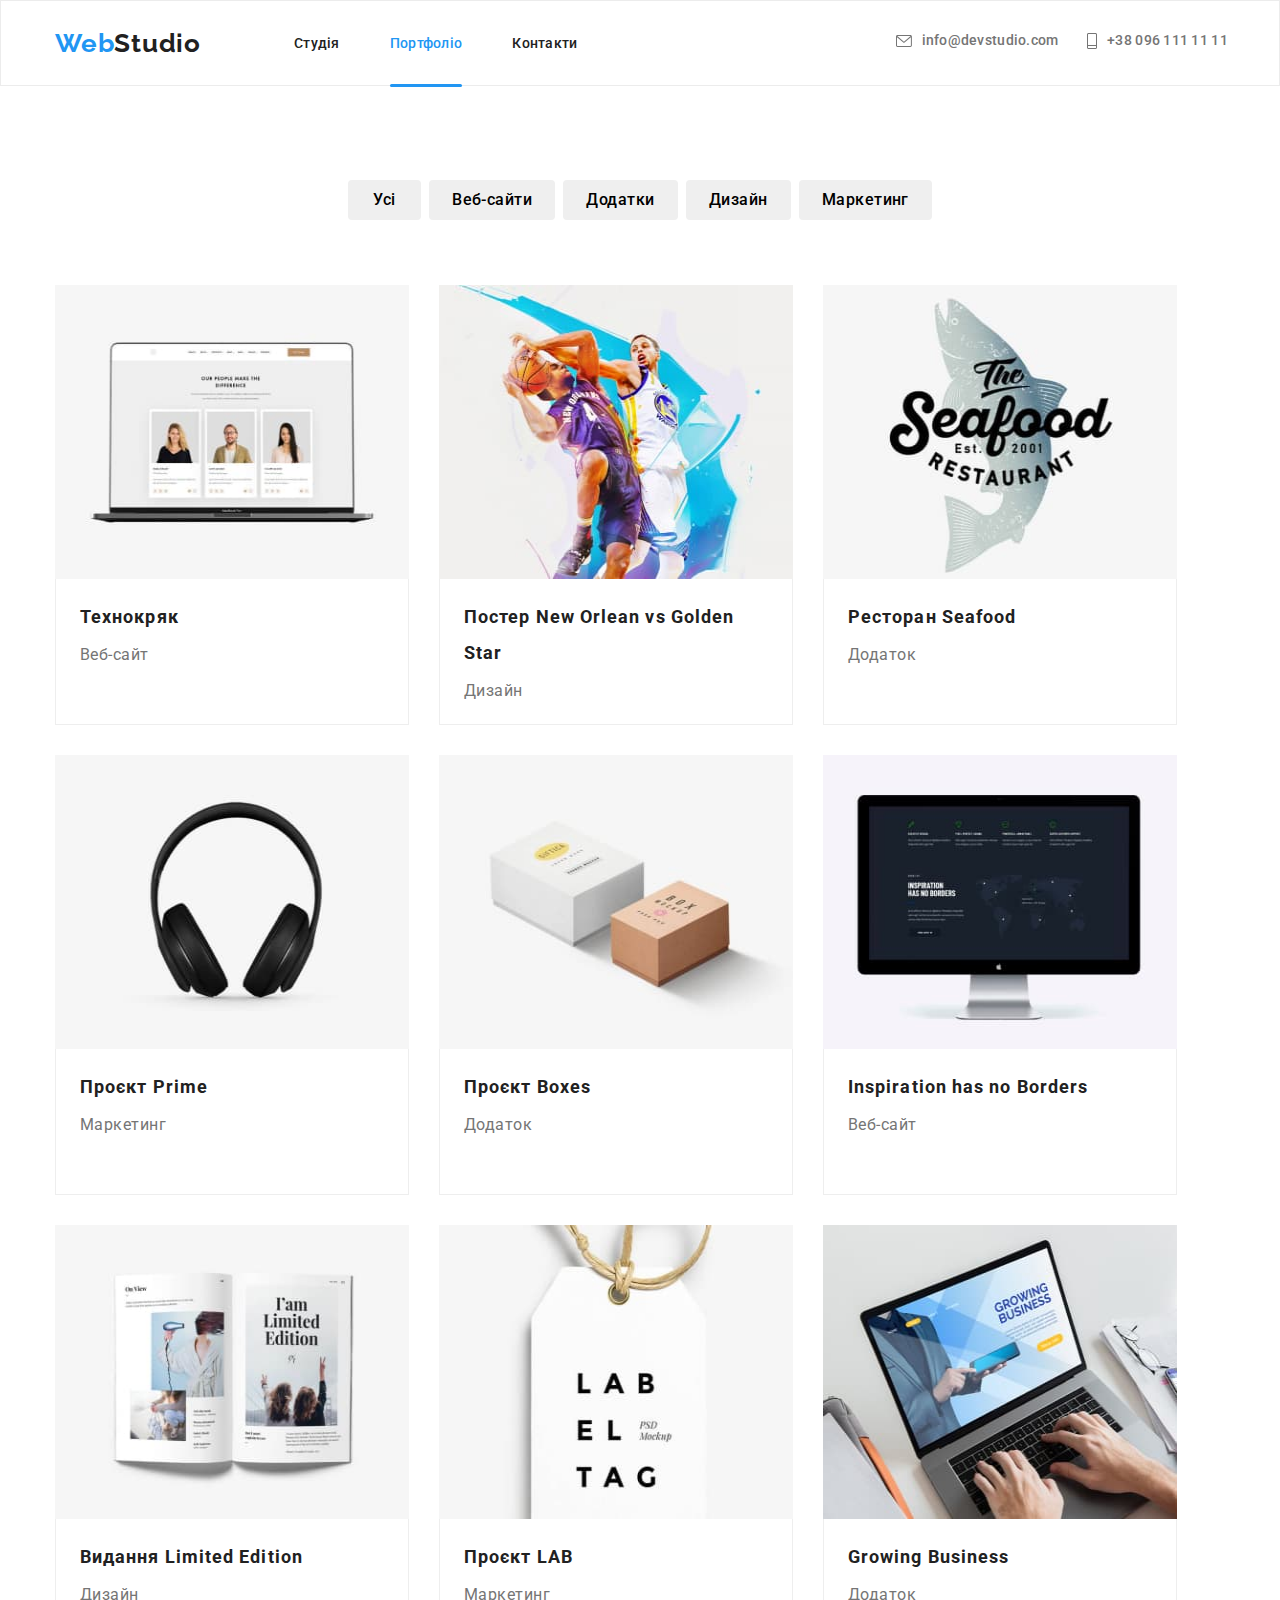
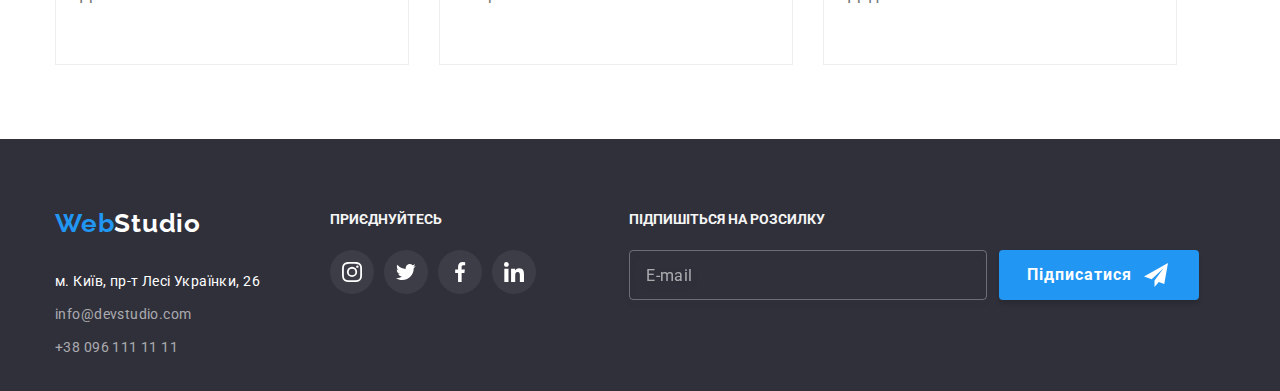
==== commit c65de5ec: "desk" ====
--- a/portfolio.html
+++ b/portfolio.html
@@ -346,79 +346,87 @@
     <footer class="footer">
       <div class="container">
         <div class="footer-flex">
-          <div class="contacts-flex">
-            <a href="index.html" class="logo logo-white"><span class="logo-web">Web</span>Studio</a>
-            <address class="footer-adress">
-              <ul class="adress-list">
-                <li class="adress-list__item lst">
-                  <a
-                    href="https://www.google.com.ua/maps/@50.4851493,30.4721233,14z?hl=ru"
-                    target="_blank"
-                    rel="noopener noreferrer"
-                    class="link1"
-                    >м. Київ, пр-т Лесі Українки, 26</a
-                  >
+          <div class="tablet-flex">
+            <div class="contacts-flex">
+              <a href="index.html" class="logo logo-white"
+                ><span class="logo-web">Web</span>Studio</a
+              >
+              <address class="footer-adress">
+                <ul class="adress-list">
+                  <li class="adress-list__item lst">
+                    <a
+                      href="https://www.google.com.ua/maps/@50.4851493,30.4721233,14z?hl=ru"
+                      target="_blank"
+                      rel="noopener noreferrer"
+                      class="link1"
+                      >м. Київ, пр-т Лесі Українки, 26</a
+                    >
+                  </li>
+                  <li class="adress-list__item lst">
+                    <a href="mailto:info@devstudio.com" class="adress-list__link link"
+                      >info@devstudio.com</a
+                    >
+                  </li>
+                  <li class="adress-list__item lst">
+                    <a href="tel:+380961111111" class="adress-list__link link">+38 096 111 11 11</a>
+                  </li>
+                </ul>
+              </address>
+            </div>
+            <div class="social-flex">
+              <p class="social-flex__text">Приєднуйтесь</p>
+              <ul class="team-icons team-icons--basement">
+                <li class="team__wraper footer__wraper">
+                  <a class="social-link footer-link" href="">
+                    <svg class="team-icon footer-icon">
+                      <use href="./images/icons.svg#icon-instagram"></use>
+                    </svg>
+                  </a>
                 </li>
-                <li class="adress-list__item lst">
-                  <a href="mailto:info@devstudio.com" class="adress-list__link link"
-                    >info@devstudio.com</a
-                  >
+                <li class="team__wraper footer__wraper">
+                  <a class="social-link footer-link" href="">
+                    <svg class="team-icon">
+                      <use href="./images/icons.svg#icon-twitter"></use>
+                    </svg>
+                  </a>
                 </li>
-                <li class="adress-list__item lst">
-                  <a href="tel:+380961111111" class="adress-list__link link">+38 096 111 11 11</a>
+                <li class="team__wraper footer__wraper">
+                  <a class="social-link footer-link" href="">
+                    <svg class="team-icon">
+                      <use href="./images/icons.svg#icon-facebook"></use>
+                    </svg>
+                  </a>
+                </li>
+                <li class="team__wraper footer__wraper">
+                  <a class="social-link footer-link" href="">
+                    <svg class="team-icon footer-icon">
+                      <use href="./images/icons.svg#icon-linkedin"></use>
+                    </svg>
+                  </a>
                 </li>
               </ul>
-            </address>
-          </div>
-          <div class="social-flex">
-            <p class="social-flex__text">Приєднуйтесь</p>
-            <ul class="team-icons team-icons--basement">
-              <li class="team__wraper footer__wraper">
-                <a class="social-link footer-link" href="">
-                  <svg class="team-icon footer-icon">
-                    <use href="./images/icons.svg#icon-instagram"></use>
-                  </svg>
-                </a>
-              </li>
-              <li class="team__wraper footer__wraper">
-                <a class="social-link footer-link" href="">
-                  <svg class="team-icon">
-                    <use href="./images/icons.svg#icon-twitter"></use>
-                  </svg>
-                </a>
-              </li>
-              <li class="team__wraper footer__wraper">
-                <a class="social-link footer-link" href="">
-                  <svg class="team-icon">
-                    <use href="./images/icons.svg#icon-facebook"></use>
-                  </svg>
-                </a>
-              </li>
-              <li class="team__wraper footer__wraper">
-                <a class="social-link footer-link" href="">
-                  <svg class="team-icon footer-icon">
-                    <use href="./images/icons.svg#icon-linkedin"></use>
-                  </svg>
-                </a>
-              </li>
-            </ul>
+            </div>
           </div>
           <div class="subscribe-flex">
             <p class="social-flex__text">Підпишіться на розсилку</p>
-            <label class="footer-submit-label visually-hidden" for="submit-mail">submit mail</label>
-            <input
-              class="subscribe-flex__submit-input"
-              type="email"
-              name="submit-mail"
-              id="submit-mail"
-              placeholder="E-mail"
-            />
-            <button class="subscribe-flex__submit-button" type="submit">
-              Підписатися
-              <svg class="footer__icon">
-                <use href="./images/icons.svg#icon-send"></use>
-              </svg>
-            </button>
+            <div class="desktop-flex">
+              <label class="footer-submit-label visually-hidden" for="submit-mail"
+                >submit mail</label
+              >
+              <input
+                class="subscribe-flex__submit-input"
+                type="email"
+                name="submit-mail"
+                id="submit-mail"
+                placeholder="E-mail"
+              />
+              <button class="subscribe-flex__submit-button" type="submit">
+                Підписатися
+                <svg class="footer__icon">
+                  <use href="./images/icons.svg#icon-send"></use>
+                </svg>
+              </button>
+            </div>
           </div>
         </div>
       </div>
--- a/css/main.min.css
+++ b/css/main.min.css
@@ -1 +1 @@
-body{color:#212121;background-color:#fff;font-family:Roboto,sans-serif}img{display:block}h1,h2,h3,h4,h5,h6,p,ul{margin:0;padding:0}.container{margin-left:auto;margin-right:auto;padding-left:15px;padding-right:15px}@media screen and (min-width: 480px){.container{width:480px}}@media screen and (min-width: 768px){.container{width:768px}}@media screen and (min-width: 1200px){.container{width:1200px}}.lst{list-style:none}.link{text-decoration:none}.titles{font-size:28px;line-height:1.8;text-align:center;letter-spacing:.03em;margin-bottom:30px}@media screen and (min-width: 1200px){.titles{margin-bottom:50px;font-weight:700;font-size:36px;line-height:1.17}}.visually-hidden{position:absolute;width:1px;height:1px;margin:-1px;border:0;padding:0;white-space:nowrap;clip-path:inset(100%);clip:rect(0 0 0 0);overflow:hidden}.button{display:inline-block;min-width:200px;border-radius:4px;border:1px solid rgba(0,0,0,0);padding:10px 32px;font-family:"Roboto",sans-serif;font-weight:700;font-size:16px;line-height:1.88;align-items:center;text-align:center;letter-spacing:.06em;cursor:pointer;background-color:#2196f3;color:#fff;cursor:pointer;transition:color 250ms cubic-bezier(0.4, 0, 0.2, 1)}@media screen and (min-width: 480px){.button{margin-top:30px}}.button:hover,.button:focus{color:#2196f3;background-color:#fff}.header{border:1px solid #ececec;background-color:#fff}.header-navlogo{margin:auto}.nav-flex{display:flex;align-items:center}.logo{align-items:center;text-align:center;font-family:"Raleway";font-style:normal;font-weight:700;font-size:26px;line-height:1.9;letter-spacing:.03em;text-decoration:none}.logo-white{color:#fff}.logo-black{color:#212121}.logo-web{color:#2196f3}.site-nav{display:none}@media screen and (min-width: 768px){.site-nav{display:flex;margin-left:88px}}@media screen and (min-width: 1200px){.site-nav{display:flex;margin-left:93px}}.site-nav__item{position:relative;display:block;padding-top:32px;padding-bottom:32px;margin-right:50px}.site-nav__item:last-child{margin-right:0px}.site-nav__link{font-family:"Roboto";font-style:normal;font-weight:500;font-size:14px;line-height:1.14;letter-spacing:.02em;color:#212121;text-decoration:none;transition:color 250ms cubic-bezier(0.4, 0, 0.2, 1)}.site-nav__link:hover,.site-nav__link:focus{color:#2196f3}.site-nav__link--current{color:#2196f3;transition:color 250ms cubic-bezier(0.4, 0, 0.2, 1)}.site-nav__link--current::after{color:#2196f3;position:absolute;content:"";top:100%;width:100%;display:block;height:3px;background-color:#2196f3;border-radius:3px}.contact-list{display:none}@media screen and (min-width: 768px){.contact-list{display:block;padding-top:21px;padding-bottom:21px;margin-left:70px}}@media screen and (min-width: 1200px){.contact-list{padding-top:32px;padding-bottom:32px;display:flex;margin-left:318px;text-align:center}}.contact-list__item{margin-right:30px;width:161px}.contact-list__item:last-child{margin-right:0px}.contact-list__item1{width:142px}.contact-list__link{font-family:"Roboto";font-style:normal;font-weight:500;font-size:14px;line-height:1.14;letter-spacing:.02em;color:#757575;display:inline-flex;align-items:center;text-decoration:none}@media screen and (min-width: 768px){.contact-list__link{font-size:12px;line-height:1.14}}.contact-list__icon{margin-right:10px;fill:currentColor;transition:color 250ms cubic-bezier(0.4, 0, 0.2, 1)}.contact-list__icon:hover,.contact-list__icon:focus,.contact-list__link:hover,.contact-list__link:focus{color:#2196f3}.mob-menu{width:100vw;height:100vh;position:fixed;background-color:#fff;top:0;right:0;padding:15px 10px 48px 40px;z-index:999}.mob-menu-list{margin-bottom:302px}.mob-menu-list__social{margin-top:60px;display:flex}.mob-menu-list__social #skobka{margin-left:10px;color:rgba(33,33,33,.2);transform:rotate(90deg)}.mob-menu-list__social-item:not(:last-child){margin-right:10px}.mob-menu-list__social .link{font-size:18px;line-height:22px;letter-spacing:.02em;color:#2196f3}.mob-menu-list__social .link:hover,.mob-menu-list__social .link:focus{color:#2196f3}.mob-menu-list__tel{font-size:34px;line-height:1.8;letter-spacing:.02em;color:#757575}.mob-menu-list__tel:hover,.mob-menu-list__tel:focus{color:#2196f3}.mob-menu-list__mail{font-size:24px;line-height:1.17;letter-spacing:.02em;color:#757575}.mob-menu-list__mail:hover,.mob-menu-list__mail:focus{color:#2196f3}.mob-menu-list__link{font-weight:500;font-size:40px;line-height:1.8;letter-spacing:.02em;color:#212121}.mob-menu-list__link:hover,.mob-menu-list__link:focus{color:#2196f3}.mob-menu-list__link--current{color:#2196f3}.menu-open{display:flex;align-items:center;justify-content:center;width:40px;height:40px;background-color:rgba(0,0,0,0);color:#212121;border:none;margin-left:auto;cursor:pointer}.menu-open:hover,.menu-open:focus{fill:#2196f3}@media screen and (min-width: 768px){.menu-open{display:none}}.menu-close{display:flex;align-items:center;justify-content:center;background-color:rgba(0,0,0,0);color:#212121;border:none;margin-left:auto;cursor:pointer}.menu-close:hover,.menu-close:focus{fill:#2196f3}.mob-menu.is-hidden{opacity:0;visibility:hidden;pointer-events:none}.hero{width:480px;height:400px;padding-top:118px;padding-bottom:118px;margin-left:auto;margin-right:auto;background-image:linear-gradient(to right, rgba(47, 48, 58, 0.4), rgba(47, 48, 58, 0.4)),url(../images/cap1.jpg);background-color:#2f303a;background-repeat:no-repeat;background-position:center;background-size:cover;text-align:center}@media screen and (min-width: 768px){.hero{padding-top:118px;padding-bottom:118px;width:768px;background-image:linear-gradient(to right, rgba(47, 48, 58, 0.4), rgba(47, 48, 58, 0.4)),url(../images/cap2.jpg)}}@media screen and (min-width: 1200px){.hero{padding-top:200px;padding-bottom:200px;max-width:1600px;min-height:600px;background-image:linear-gradient(to right, rgba(47, 48, 58, 0.4), rgba(47, 48, 58, 0.4)),url(../images/cap.jpg)}}.hero__title{font-weight:900;font-size:26px;line-height:1.62;text-align:center;letter-spacing:.06em;text-transform:uppercase;color:#fff}@media screen and (min-width: 768px){.hero__title{line-height:1.61;width:360px;height:84px;margin-left:auto;margin-right:auto}}@media screen and (min-width: 1200px){.hero__title{margin-bottom:30px;margin-left:auto;margin-right:auto;max-width:696px;font-weight:900;font-size:44px;line-height:1.36;letter-spacing:.06em;text-transform:uppercase;color:#fff}}.section{padding-top:60px;padding-bottom:60px}@media screen and (min-width: 1200px){.section{padding-top:94px;padding-bottom:94px}}.features{display:block}@media screen and (min-width: 1200px){.features{display:flex}}@media screen and (min-width: 768px){.features{columns:2}}.features__bcg{display:flex;width:450px;height:120px;background-color:#f5f4fa;margin-bottom:30px;align-items:center;justify-content:center}@media screen and (min-width: 768px){.features__bcg{width:354px;height:120px}}@media screen and (min-width: 1200px){.features__bcg{display:flex;width:270px;height:120px}}.features__title{font-weight:700;font-size:14px;line-height:1.42;text-align:center;letter-spacing:.03em;text-transform:uppercase;color:#212121;margin-bottom:10px}@media screen and (min-width: 768px){.features__title{text-align:start}}@media screen and (min-width: 1200px){.features__title{line-height:1.14}}.features__text{width:450px;height:50px;font-size:14px;line-height:1.71;letter-spacing:.03em;color:#757575}@media screen and (min-width: 768px){.features__text{width:354px;height:48px}}@media screen and (min-width: 1200px){.features__text{max-width:270px;color:#757575}}.features__item:not(:last-child){margin-bottom:30px}@media screen and (min-width: 1200px){.features__item:not(:last-child){margin-right:30px}}.work-list{display:flex}.work-list__title{position:absolute;left:0;top:225px;width:370px;height:70px;background:rgba(47,48,58,.8);padding:27px;font-weight:700;font-size:14px;line-height:1.14;text-align:center;letter-spacing:.03em;text-transform:uppercase;color:#fff}.work-list__item:not(:last-child){margin-right:30px}.work-list__item{position:relative}.work-section{display:none;padding-bottom:94px}.work-titles .lst{position:relative}.team{background-color:#f5f5f5;padding-top:60px;padding-bottom:60px}@media screen and (min-width: 1200px){.team{padding-top:94px}}.team-list{display:flex;flex-wrap:wrap;justify-content:center;align-items:center}@media screen and (min-width: 768px){.team-list{display:block;columns:2}}@media screen and (min-width: 1200px){.team-list{display:flex}}.team-list h3{padding-top:30px;font-family:"Roboto";font-style:normal;font-weight:500;font-size:16px;line-height:1.19;text-align:center;letter-spacing:.03em}.team-list p{margin-top:10px;margin-bottom:16px;font-family:"Roboto";font-style:normal;font-weight:400;font-size:16px;line-height:1.2;text-align:center;letter-spacing:.03em;color:#757575}.team-list__item{width:450px;height:622px;box-shadow:0px 1px 3px rgba(0,0,0,.12),0px 1px 1px rgba(0,0,0,.14),0px 2px 1px rgba(0,0,0,.2);border-radius:0px 0px 4px 4px;background-color:#fff}@media screen and (min-width: 768px){.team-list__item{width:354px;height:536px}}@media screen and (min-width: 1200px){.team-list__item{margin-bottom:94px;width:270px;height:428px}}.team-list__item:not(:last-child){margin-bottom:30px}.team__wraper:not(:last-child){margin-right:10px}@media screen and (min-width: 1200px){.team-list__item:not(:last-child){margin-right:30px}}.team-icons{display:flex;justify-content:center;align-items:center;padding:0px 32px;margin-top:16px;list-style:none}@media screen and (min-width: 1200px){.team-icons--command{margin-left:32px;margin-top:16px}.team-icons--basement{margin:0;padding:0}}.team-icon{width:20px;height:20px;margin:12px;fill:currentColor}.social-link{width:44px;height:44px;display:block;border-radius:50%;color:#afb1b8;transition:background-color 250ms cubic-bezier(0.4, 0, 0.2, 1),color 250ms cubic-bezier(0.4, 0, 0.2, 1)}.social-link:hover,.social-link:focus{background-color:#2196f3;color:#fff}@media screen and (min-width: 768px){.image-thumb{width:354px;height:374px}}@media screen and (min-width: 480px){.client-list{columns:2;display:block}}@media screen and (min-width: 768px){.client-list{display:flex;flex-wrap:wrap;justify-content:center}}@media screen and (min-width: 1200px){.client-list{display:flex;padding:0;margin:0;list-style:none;justify-content:space-between;align-items:center}}.client-list__item:not(:last-child){margin-bottom:30px;margin-right:30px}@media screen and (min-width: 768px){.client-list__item:nth-child(3n+3){margin-right:0px}}.client-list__link{width:210px;height:92px;display:block;border:1px solid #afb1b8;border-radius:4px 4px 4px 4px;color:#afb1b8;background-color:#fff;transition:color 250ms cubic-bezier(0.4, 0, 0.2, 1);padding:16px 52px}@media screen and (min-width: 762px){.client-list__link{padding:16px 60px}}@media screen and (min-width: 1200px){.client-list__link{padding:16px 32px}}.client-list__link:hover,.client-list__link:focus{color:#2196f3;border-color:#2196f3}.client-list__icon{fill:currentColor}.footer{padding-top:60px;padding-bottom:60px;text-align:center;background-color:#2f303a}@media screen and (min-width: 1200px){.footer{height:252px}}.footer__icon{width:24px;height:24px;margin:12px;fill:currentColor}.footer-flex{margin:0;padding:0;list-style:none}@media screen and (min-width: 1200px){.footer-flex{display:flex}}.footer-icons{display:flex;padding:0;margin-top:0;list-style:none;justify-content:space-between;align-items:center}.footer-link{color:#fff;background-color:rgba(255,255,255,.062745098);transition:background-color 250ms cubic-bezier(0.4, 0, 0.2, 1),color 250ms cubic-bezier(0.4, 0, 0.2, 1)}.footer .subscribe-flex{margin-top:60px}@media screen and (min-width: 768px){.footer .subscribe-flex{width:450px;height:156px;margin:auto;margin-top:60px}}@media screen and (min-width: 1200px){.footer .subscribe-flex{margin-left:93px}}.footer .subscribe-flex__submit-input{width:358px;height:50px;border:1px solid rgba(255,255,255,.3);filter:drop-shadow(0px 4px 4px rgba(0, 0, 0, 0.15));border-radius:4px;background-color:rgba(0,0,0,0);color:#fff;padding-left:16px;margin-bottom:20px}.footer .subscribe-flex__submit-input::placeholder{font-weight:400;font-size:16px;line-height:1.25;display:flex;align-items:center;letter-spacing:.03em;color:rgba(255,255,255,.6)}.footer .subscribe-flex__submit-button{display:inline-flex;align-items:center;border:none;border-radius:4px;background-color:#2196f3;box-shadow:0px 4px 4px rgba(0,0,0,.15);color:#fff;font-family:"Roboto";font-style:normal;font-weight:700;font-size:16px;line-height:1.87;letter-spacing:.06em;cursor:pointer;width:200px;height:50px;margin-left:12px;padding-left:28px;transition:250ms cubic-bezier(0.4, 0, 0.2, 1)}.footer .subscribe-flex__submit-button:hover,.footer .subscribe-flex__submit-button:focus{background-color:#188ce8;color:#fff}.adress-list{padding-top:20px}.adress-list__item:not(:last-child){margin-bottom:9px}.adress-list__link{text-decoration:none;font-family:"Roboto";font-style:normal;font-weight:400;font-size:14px;line-height:24px;letter-spacing:.03em;color:rgba(255,255,255,.6);transition:color 250ms cubic-bezier(0.4, 0, 0.2, 1)}.adress-list__link:hover,.adress-list__link:focus{color:#2196f3}.link1{text-decoration:none;font-family:"Roboto";font-style:normal;font-weight:400;font-size:14px;line-height:24px;letter-spacing:.03em;color:#fff}.social-flex{margin-top:60px}@media screen and (min-width: 768px){.social-flex{margin:0;margin-left:165px}}@media screen and (min-width: 1200px){.social-flex{height:80px;margin-left:70px}}.social-flex__text{padding:20px 0px 10px 0px;margin-bottom:20px;font-weight:700;font-size:14px;line-height:1.14px;text-transform:uppercase;color:#f5f5f5}@media screen and (min-width: 768px){.tablet-flex{display:flex;justify-content:center}}.backdrop{position:fixed;display:flex;align-items:center;justify-content:center;top:0;background-color:rgba(0,0,0,.2);width:100vw;height:100vh;transition:opacity 250ms cubic-bezier(0.4, 0, 0.2, 1),visibility 250ms cubic-bezier(0.4, 0, 0.2, 1)}.backdrop.is-hidden{opacity:0;visibility:hidden;pointer-events:none}@media screen and (min-width: 1200px){.backdrop{width:100%;height:100%}}.modal{position:relative;background-color:#fff;border-radius:4px;width:450px;min-height:609px;transform:scale(1);transition:transform 250ms cubic-bezier(0.4, 0, 0.2, 1)}@media screen and (min-width: 1200px){.modal{width:528px;height:581px}}.modal__close-btn{position:absolute;display:flex;align-items:center;justify-content:center;right:8px;top:8px;background-color:#fff;border-radius:50%;width:30px;height:30px;border:1px solid rgba(0,0,0,.2);cursor:pointer;transition:fill 250ms cubic-bezier(0.4, 0, 0.2, 1)}.modal__close-btn:hover,.modal__close-btn:focus{fill:#2196f3}.form{padding:40px;width:450px}.form__button{margin-top:30px;transition:color 250ms cubic-bezier(0.4, 0, 0.2, 1)}.form__button:hover,.form__button:focus{background-color:#188ce8;color:#fff}.form__title{font-weight:700;font-size:20px;line-height:1.15;text-align:center;letter-spacing:.03em}.form__list{margin-top:12px}.form__list__comment-label{margin-top:4px;font-weight:400;font-size:12px;line-height:1.17;letter-spacing:.01em;color:#757575}.form__list__comment{padding:12px 16px;margin-top:4px;width:370px;height:120px;border:1px solid rgba(33,33,33,.2);border-radius:4px;transition:color 250ms cubic-bezier(0.4, 0, 0.2, 1),border 250ms cubic-bezier(0.4, 0, 0.2, 1);font-weight:400;font-size:12px;line-height:1.67;letter-spacing:.01em;color:#757575;resize:none}@media screen and (min-width: 1200px){.form__list__comment{width:448px;height:120px}}.form__list__comment:hover,.form__list__comment:focus{outline:none;border-color:#2196f3}.form__list__label{margin-top:4px;font-weight:400;font-size:12px;line-height:1.17;letter-spacing:.01em;color:#757575}.form__list__input{position:relative;margin-bottom:10px;width:370px;height:40px;border:1px solid rgba(33,33,33,.2);border-radius:4px;padding-left:40px;cursor:pointer;transition:color 250ms cubic-bezier(0.4, 0, 0.2, 1),border 250ms cubic-bezier(0.4, 0, 0.2, 1)}@media screen and (min-width: 1200px){.form__list__input{width:448px;height:40px}}.form__list__input:hover,.form__list__input:focus{outline:none;border-color:#2196f3}.form__list__name-icon{margin-left:5px;position:absolute;top:126px;left:50px;width:18px;height:18px;transition:fill 250ms cubic-bezier(0.4, 0, 0.2, 1)}@media screen and (min-width: 1200px){.form__list__name-icon{top:105px;left:50px}}.form__list__phone-icon{margin-left:5px;position:absolute;left:50px;top:195px;width:18px;height:18px;transition:fill 250ms cubic-bezier(0.4, 0, 0.2, 1)}@media screen and (min-width: 1200px){.form__list__phone-icon{left:50px;top:172px}}.form__list__mail-icon{margin-left:5px;position:absolute;left:50px;top:265px;width:18px;height:18px;transition:fill 250ms cubic-bezier(0.4, 0, 0.2, 1)}@media screen and (min-width: 1200px){.form__list__mail-icon{left:50px;top:240px}}.form__list__input:hover~.form__list__name-icon,.form__list__input:focus~.form__list__name-icon,.form__list__input:hover~.form__list__phone-icon,.form__list__input:focus~.form__list__phone-icon,.form__list__input:hover~.form__list__mail-icon,.form__list__input:focus~.form__list__mail-icon{fill:#2196f3}.form__policy{text-align:center;margin-top:20px;justify-content:flex-start}.form__policy__checkbox:checked+.form__policy__icon-check{background-image:url(../images/check.svg);background-position:center;background-repeat:no-repeat;background-color:#2196f3;background-origin:border-box;border-color:#2196f3;color:#fff}.form__policy__link{margin-left:4px;color:#2196f3;transition:250ms cubic-bezier(0.4, 0, 0.2, 1)}.form__policy__link:hover,.form__policy__link:focus{color:#212121}.form__policy__label{display:flex;height:14px;font-size:12px;font-weight:400;line-height:1.71;letter-spacing:.03em;color:#757575}.form__policy__checkbox{appearance:none;font-weight:400;font-size:14px;line-height:1.71;letter-spacing:.03em;color:#757575}.form__policy__icon-check{position:relative;top:2px;display:inline-block;width:16px;height:15px;border:2px solid #212121;border-radius:2px;margin-right:7px}textarea::placeholder{opacity:.4}.buttons-list{display:flex;flex-wrap:wrap;justify-content:flex-start;margin-bottom:40px}@media screen and (min-width: 1200px){.buttons-list{display:flex;justify-content:center;margin-bottom:50px}}@media screen and (min-width: 768px){.buttons-list{display:flex;justify-content:center;margin-bottom:30px}}.buttons-list__btns{display:inline-block;min-width:73px;border-radius:4px;border:1px solid rgba(0,0,0,0);padding:6px 22px;font-family:"Roboto";font-style:normal;font-weight:500;font-size:16px;line-height:1.62;text-align:center;letter-spacing:.03em;cursor:pointer;transition:color 250ms cubic-bezier(0.4, 0, 0.2, 1),box-shadow 250ms cubic-bezier(0.4, 0, 0.2, 1)}.buttons-list__btns:hover,.buttons-list__btns:focus{filter:drop-shadow(0px 4px 4px rgba(0, 0, 0, 0.25));background-color:#2196f3;color:#fff}.buttons-list__item{align-items:center}@media screen and (min-width: 768px){.buttons-list__item:not(:last-child){margin-right:30px}}@media screen and (min-width: 1200px){.buttons-list__item:not(:last-child){margin-right:8px}}.buttons-list__item:not(:last-child){margin-right:8px;margin-bottom:15px}.projects{align-items:center}@media screen and (min-width: 1200px){.projects{align-items:center;display:flex;flex-wrap:wrap;height:1360px}}@media screen and (min-width: 768px){.projects{align-items:center;display:flex;flex-wrap:wrap}}@media screen and (min-width: 768px){.projects__item:not(:last-child){margin-right:30px}.projects__item:nth-child(2n+2){margin-right:0px}}.projects__item:hover .projects-overlay{transform:translateY(0)}.projects-border{border:1px solid #eee;border-top:rgba(0,0,0,0);padding:20px 24px}@media screen and (min-width: 768px){.projects-border{width:354px;height:146px}}.projects-border__title{font-family:"Roboto";font-style:normal;font-weight:700;font-size:18px;line-height:2;letter-spacing:.06em}.projects-border__text{margin-top:5px;font-family:"Roboto";font-style:normal;font-weight:400;font-size:16px;line-height:1.88;letter-spacing:.03em;color:#757575}.projects-a{position:relative;overflow:hidden}.projects-overlay{position:absolute;width:100%;height:100%;top:0;left:0;background-color:#2196f3;transform:translateY(100%);transition:transform 250ms cubic-bezier(0.4, 0, 0.2, 1)}.projects-overlay__text{position:absolute;top:0;left:0;font-weight:400;font-size:18px;line-height:28px;letter-spacing:.03em;color:#fff;padding:63px 24px}@media screen and (min-width: 1200px){.projects-overlay__text{width:322px;height:168px}}.projects__item:not(:last-child){margin-bottom:30px}@media screen and (min-width: 1200px){.projects__item{margin-bottom:30px;transition:color 250ms cubic-bezier(0.4, 0, 0.2, 1),box-shadow 250ms cubic-bezier(0.4, 0, 0.2, 1)}}@media screen and (min-width: 1200px){.projects__item:nth-child(3n+3){margin-right:0px}}.projects__item:hover,.projects-overlay:focus{transform:translateY(0)}.projects__item:hover,.projects__item:focus{box-shadow:0px 3px 1px rgba(0,0,0,.1),0px 1px 2px rgba(0,0,0,.08),0px 2px 2px rgba(0,0,0,.12)}@media screen and (min-width: 768px){.image-thumb-portfolio{width:354px;height:294px}}/*# sourceMappingURL=main.min.css.map */+body{color:#212121;background-color:#fff;font-family:Roboto,sans-serif}img{display:block}h1,h2,h3,h4,h5,h6,p,ul{margin:0;padding:0}.container{margin-left:auto;margin-right:auto;padding-left:15px;padding-right:15px}@media screen and (min-width: 480px){.container{width:480px}}@media screen and (min-width: 768px){.container{width:768px}}@media screen and (min-width: 1200px){.container{width:1200px}}.lst{list-style:none}.link{text-decoration:none}.titles{font-size:28px;line-height:1.8;text-align:center;letter-spacing:.03em;margin-bottom:30px}@media screen and (min-width: 1200px){.titles{margin-bottom:50px;font-weight:700;font-size:36px;line-height:1.17}}.visually-hidden{position:absolute;width:1px;height:1px;margin:-1px;border:0;padding:0;white-space:nowrap;clip-path:inset(100%);clip:rect(0 0 0 0);overflow:hidden}.button{display:inline-block;min-width:200px;border-radius:4px;border:1px solid rgba(0,0,0,0);padding:10px 32px;font-family:"Roboto",sans-serif;font-weight:700;font-size:16px;line-height:1.88;align-items:center;text-align:center;letter-spacing:.06em;cursor:pointer;background-color:#2196f3;color:#fff;cursor:pointer;transition:color 250ms cubic-bezier(0.4, 0, 0.2, 1)}@media screen and (min-width: 480px){.button{margin-top:30px}}.button:hover,.button:focus{color:#2196f3;background-color:#fff}.header{border:1px solid #ececec;background-color:#fff}.header-navlogo{margin:auto}.nav-flex{display:flex;align-items:center}.logo{align-items:center;text-align:center;font-family:"Raleway";font-style:normal;font-weight:700;font-size:26px;line-height:1.9;letter-spacing:.03em;text-decoration:none}.logo-white{color:#fff}.logo-black{color:#212121}.logo-web{color:#2196f3}.site-nav{display:none}@media screen and (min-width: 768px){.site-nav{display:flex;margin-left:88px}}@media screen and (min-width: 1200px){.site-nav{display:flex;margin-left:93px}}.site-nav__item{position:relative;display:block;padding-top:32px;padding-bottom:32px;margin-right:50px}.site-nav__item:last-child{margin-right:0px}.site-nav__link{font-family:"Roboto";font-style:normal;font-weight:500;font-size:14px;line-height:1.14;letter-spacing:.02em;color:#212121;text-decoration:none;transition:color 250ms cubic-bezier(0.4, 0, 0.2, 1)}.site-nav__link:hover,.site-nav__link:focus{color:#2196f3}.site-nav__link--current{color:#2196f3;transition:color 250ms cubic-bezier(0.4, 0, 0.2, 1)}.site-nav__link--current::after{color:#2196f3;position:absolute;content:"";top:100%;width:100%;display:block;height:3px;background-color:#2196f3;border-radius:3px}.contact-list{display:none}@media screen and (min-width: 768px){.contact-list{display:block;padding-top:21px;padding-bottom:21px;margin-left:70px}}@media screen and (min-width: 1200px){.contact-list{padding-top:32px;padding-bottom:32px;display:flex;margin-left:318px;text-align:center}}.contact-list__item{margin-right:30px;width:161px}.contact-list__item:last-child{margin-right:0px}.contact-list__item1{width:142px}.contact-list__link{font-family:"Roboto";font-style:normal;font-weight:500;font-size:14px;line-height:1.14;letter-spacing:.02em;color:#757575;display:inline-flex;align-items:center;text-decoration:none}@media screen and (min-width: 768px){.contact-list__link{font-size:12px;line-height:1.14}}@media screen and (min-width: 1200px){.contact-list__link{font-size:14px}}.contact-list__icon{margin-right:10px;fill:currentColor;transition:color 250ms cubic-bezier(0.4, 0, 0.2, 1)}.contact-list__icon:hover,.contact-list__icon:focus,.contact-list__link:hover,.contact-list__link:focus{color:#2196f3}.mob-menu{width:100vw;height:100vh;position:fixed;background-color:#fff;top:0;right:0;padding:15px 10px 48px 40px;z-index:999}.mob-menu-list{margin-bottom:302px}.mob-menu-list__social{margin-top:60px;display:flex}.mob-menu-list__social #skobka{margin-left:10px;color:rgba(33,33,33,.2);transform:rotate(90deg)}.mob-menu-list__social-item:not(:last-child){margin-right:10px}.mob-menu-list__social .link{font-size:18px;line-height:22px;letter-spacing:.02em;color:#2196f3}.mob-menu-list__social .link:hover,.mob-menu-list__social .link:focus{color:#2196f3}.mob-menu-list__tel{font-size:34px;line-height:1.8;letter-spacing:.02em;color:#757575}.mob-menu-list__tel:hover,.mob-menu-list__tel:focus{color:#2196f3}.mob-menu-list__mail{font-size:24px;line-height:1.17;letter-spacing:.02em;color:#757575}.mob-menu-list__mail:hover,.mob-menu-list__mail:focus{color:#2196f3}.mob-menu-list__link{font-weight:500;font-size:40px;line-height:1.8;letter-spacing:.02em;color:#212121}.mob-menu-list__link:hover,.mob-menu-list__link:focus{color:#2196f3}.mob-menu-list__link--current{color:#2196f3}.menu-open{display:flex;align-items:center;justify-content:center;width:40px;height:40px;background-color:rgba(0,0,0,0);color:#212121;border:none;margin-left:auto;cursor:pointer}.menu-open:hover,.menu-open:focus{fill:#2196f3}@media screen and (min-width: 768px){.menu-open{display:none}}.menu-close{display:flex;align-items:center;justify-content:center;background-color:rgba(0,0,0,0);color:#212121;border:none;margin-left:auto;cursor:pointer}.menu-close:hover,.menu-close:focus{fill:#2196f3}.mob-menu.is-hidden{opacity:0;visibility:hidden;pointer-events:none}.hero{text-align:center;margin-left:auto;margin-right:auto;background-color:var(--hero-background-color);background-image:linear-gradient(to right, rgba(47, 48, 58, 0.4), rgba(47, 48, 58, 0.4)),url("/images/cap-mobile.jpg");background-repeat:no-repeat;background-size:cover;background-position:center;height:400px;padding-top:118px;padding-bottom:0px}@media screen and (min-device-pixel-ratio: 2),screen and (min-resolution: 192dpi),screen and (min-resolution: 2dppx){.hero{background-image:linear-gradient(to right, rgba(47, 48, 58, 0.4), rgba(47, 48, 58, 0.4)),url("/images/cap-mobile.jpg")}}@media screen and (min-width: 768px){.hero{background-image:linear-gradient(to right, rgba(47, 48, 58, 0.4), rgba(47, 48, 58, 0.4)),url("/images/cap-tablet.jpg")}}@media screen and (min-width: 768px)and (min-device-pixel-ratio: 2),screen and (min-width: 768px)and (min-resolution: 192dpi),screen and (min-width: 768px)and (min-resolution: 2dppx){.hero{background-image:linear-gradient(to right, rgba(47, 48, 58, 0.4), rgba(47, 48, 58, 0.4)),url("/images/cap-tablet2x.jpg")}}@media screen and (min-width: 1200px){.hero{background-image:linear-gradient(to right, rgba(47, 48, 58, 0.4), rgba(47, 48, 58, 0.4)),url("/images/cap-desktop.jpg")}}@media screen and (min-width: 1200px)and (min-device-pixel-ratio: 2),screen and (min-width: 1200px)and (min-resolution: 192dpi),screen and (min-width: 1200px)and (min-resolution: 2dppx){.hero{background-image:linear-gradient(to right, rgba(47, 48, 58, 0.4), rgba(47, 48, 58, 0.4)),url("/images/cap-desctop2x.jpg")}}@media screen and (min-width: 1200px){.hero{max-width:1600px;height:600px;padding-top:200px}}.hero__title{font-weight:900;font-size:26px;line-height:1.62;text-align:center;letter-spacing:.06em;text-transform:uppercase;color:#fff}@media screen and (min-width: 768px){.hero__title{line-height:1.61;width:360px;height:84px;margin-left:auto;margin-right:auto}}@media screen and (min-width: 1200px){.hero__title{margin-bottom:30px;width:696px;height:120px;font-weight:900;font-size:44px;line-height:1.36;color:#fff}}.section{padding-top:60px;padding-bottom:60px}@media screen and (min-width: 1200px){.section{padding-top:94px;padding-bottom:94px}}.features{display:block}@media screen and (min-width: 1200px){.features{display:flex}}@media screen and (min-width: 768px){.features{columns:2}}.features__bcg{display:flex;width:450px;height:120px;background-color:#f5f4fa;margin-bottom:30px;align-items:center;justify-content:center}@media screen and (min-width: 768px){.features__bcg{width:354px;height:120px}}@media screen and (min-width: 1200px){.features__bcg{display:flex;width:270px;height:120px}}.features__title{font-weight:700;font-size:14px;line-height:1.42;text-align:center;letter-spacing:.03em;text-transform:uppercase;color:#212121;margin-bottom:10px}@media screen and (min-width: 768px){.features__title{text-align:start}}@media screen and (min-width: 1200px){.features__title{line-height:1.14}}.features__text{width:450px;height:50px;font-size:14px;line-height:1.71;letter-spacing:.03em;color:#757575}@media screen and (min-width: 768px){.features__text{width:354px;height:48px}}@media screen and (min-width: 1200px){.features__text{max-width:270px;color:#757575}}.features__item:not(:last-child){margin-bottom:30px}@media screen and (min-width: 1200px){.features__item:not(:last-child){margin-right:30px}}.work-list{display:flex}.work-list__title{position:absolute;left:0;top:225px;width:370px;height:70px;background:rgba(47,48,58,.8);padding:27px;font-weight:700;font-size:14px;line-height:1.14;text-align:center;letter-spacing:.03em;text-transform:uppercase;color:#fff}.work-list__item:not(:last-child){margin-right:30px}.work-list__item{position:relative}.work-section{padding-bottom:94px}@media screen and (max-width: 1199px){.work-section{display:none}}.work-titles .lst{position:relative}.team{background-color:#f5f5f5;padding-top:60px;padding-bottom:60px}@media screen and (min-width: 1200px){.team{padding-top:94px}}.team-list{display:flex;flex-wrap:wrap;justify-content:center;align-items:center}@media screen and (min-width: 768px){.team-list{display:block;columns:2}}@media screen and (min-width: 1200px){.team-list{display:flex}}.team-list h3{padding-top:30px;font-family:"Roboto";font-style:normal;font-weight:500;font-size:16px;line-height:1.19;text-align:center;letter-spacing:.03em}.team-list p{margin-top:10px;margin-bottom:16px;font-family:"Roboto";font-style:normal;font-weight:400;font-size:16px;line-height:1.2;text-align:center;letter-spacing:.03em;color:#757575}.team-list__item{margin-bottom:30px}.team-list__item{width:450px;height:622px;box-shadow:0px 1px 3px rgba(0,0,0,.12),0px 1px 1px rgba(0,0,0,.14),0px 2px 1px rgba(0,0,0,.2);border-radius:0px 0px 4px 4px;background-color:#fff}@media screen and (min-width: 768px){.team-list__item{width:354px;height:536px}}@media screen and (min-width: 1200px){.team-list__item{width:270px;height:428px}}.team__wraper:not(:last-child){margin-right:10px}@media screen and (min-width: 1200px){.team-list__item:not(:last-child){margin-right:30px}}.team-icons{display:flex;justify-content:center;align-items:center;padding:0px 32px;margin-top:16px;list-style:none}@media screen and (min-width: 1200px){.team-icons--basement{margin:0;padding:0}}.team-icon{width:20px;height:20px;margin:12px;fill:currentColor}.social-link{width:44px;height:44px;display:block;border-radius:50%;color:#afb1b8;transition:background-color 250ms cubic-bezier(0.4, 0, 0.2, 1),color 250ms cubic-bezier(0.4, 0, 0.2, 1)}.social-link:hover,.social-link:focus{background-color:#2196f3;color:#fff}@media screen and (min-width: 768px){.image-thumb{width:354px;height:374px}}@media screen and (min-width: 1200px){.image-thumb{width:270px;height:260px}}@media screen and (min-width: 480px){.client-list{columns:2;display:block}}@media screen and (min-width: 768px){.client-list{display:flex;flex-wrap:wrap;justify-content:center}}@media screen and (min-width: 1200px){.client-list{display:flex;padding:0;margin:0;list-style:none}}.client-list__item:not(:last-child){margin-bottom:30px;margin-right:30px}@media screen and (max-width: 768px){.client-list__item:nth-child(3n+3){margin-right:0px}}.client-list__link{width:210px;height:92px;display:block;border:1px solid #afb1b8;border-radius:4px 4px 4px 4px;color:#afb1b8;background-color:#fff;transition:color 250ms cubic-bezier(0.4, 0, 0.2, 1);padding:16px 52px}@media screen and (min-width: 762px){.client-list__link{padding:16px 60px}}@media screen and (min-width: 1200px){.client-list__link{width:170px;height:92px;padding:16px 32px}}.client-list__link:hover,.client-list__link:focus{color:#2196f3;border-color:#2196f3}.client-list__icon{fill:currentColor}.footer{padding-top:60px;padding-bottom:60px;text-align:center;background-color:#2f303a}@media screen and (min-width: 1200px){.footer{height:252px;text-align:start}}.footer__icon{width:24px;height:24px;margin:12px;fill:currentColor}.footer-flex{margin:0;padding:0;list-style:none}@media screen and (min-width: 1200px){.footer-flex{display:flex}}.footer-icons{display:flex;padding:0;margin-top:0;list-style:none;justify-content:space-between;align-items:center}.footer-link{color:#fff;background-color:rgba(255,255,255,.062745098);transition:background-color 250ms cubic-bezier(0.4, 0, 0.2, 1),color 250ms cubic-bezier(0.4, 0, 0.2, 1)}.footer .subscribe-flex{margin-top:60px}@media screen and (min-width: 768px){.footer .subscribe-flex{width:450px;height:156px;margin:auto;margin-top:60px}}@media screen and (min-width: 1200px){.footer .subscribe-flex{margin:0;margin-left:93px}}.footer .subscribe-flex__submit-input{width:358px;height:50px;border:1px solid rgba(255,255,255,.3);filter:drop-shadow(0px 4px 4px rgba(0, 0, 0, 0.15));border-radius:4px;background-color:rgba(0,0,0,0);color:#fff;padding-left:16px;margin-bottom:20px}@media screen and (min-width: 1200px){.footer .subscribe-flex__submit-input{margin-bottom:0}}.footer .subscribe-flex__submit-input::placeholder{font-weight:400;font-size:16px;line-height:1.25;display:flex;align-items:center;letter-spacing:.03em;color:rgba(255,255,255,.6)}.footer .subscribe-flex__submit-button{display:inline-flex;align-items:center;border:none;border-radius:4px;background-color:#2196f3;box-shadow:0px 4px 4px rgba(0,0,0,.15);color:#fff;font-family:"Roboto";font-style:normal;font-weight:700;font-size:16px;line-height:1.87;letter-spacing:.06em;cursor:pointer;width:200px;height:50px;margin-left:12px;padding-left:28px;transition:250ms cubic-bezier(0.4, 0, 0.2, 1)}.footer .subscribe-flex__submit-button:hover,.footer .subscribe-flex__submit-button:focus{background-color:#188ce8;color:#fff}.adress-list{padding-top:20px}.adress-list__item:not(:last-child){margin-bottom:9px}.adress-list__link{text-decoration:none;font-family:"Roboto";font-style:normal;font-weight:400;font-size:14px;line-height:24px;letter-spacing:.03em;color:rgba(255,255,255,.6);transition:color 250ms cubic-bezier(0.4, 0, 0.2, 1)}.adress-list__link:hover,.adress-list__link:focus{color:#2196f3}.link1{text-decoration:none;font-family:"Roboto";font-style:normal;font-weight:400;font-size:14px;line-height:24px;letter-spacing:.03em;color:#fff}.social-flex{margin-top:60px}@media screen and (min-width: 768px){.social-flex{margin:0;margin-left:165px}}@media screen and (min-width: 1200px){.social-flex{height:80px;margin-left:70px}}.social-flex__text{padding:20px 0px 10px 0px;margin-bottom:20px;font-weight:700;font-size:14px;line-height:1.14px;text-transform:uppercase;color:#f5f5f5}@media screen and (min-width: 768px){.tablet-flex{display:flex;justify-content:center}}@media screen and (min-width: 1200px){.desktop-flex{display:inline-flex}}.backdrop{position:fixed;display:flex;align-items:center;justify-content:center;top:0;background-color:rgba(0,0,0,.2);width:100vw;height:100vh;transition:opacity 250ms cubic-bezier(0.4, 0, 0.2, 1),visibility 250ms cubic-bezier(0.4, 0, 0.2, 1)}.backdrop.is-hidden{opacity:0;visibility:hidden;pointer-events:none}@media screen and (min-width: 1200px){.backdrop{width:100%;height:100%}}.modal{position:relative;background-color:#fff;border-radius:4px;width:450px;min-height:609px;transform:scale(1);transition:transform 250ms cubic-bezier(0.4, 0, 0.2, 1)}@media screen and (min-width: 1200px){.modal{width:528px;height:581px}}.modal__close-btn{position:absolute;display:flex;align-items:center;justify-content:center;right:8px;top:8px;background-color:#fff;border-radius:50%;width:30px;height:30px;border:1px solid rgba(0,0,0,.2);cursor:pointer;transition:fill 250ms cubic-bezier(0.4, 0, 0.2, 1)}.modal__close-btn:hover,.modal__close-btn:focus{fill:#2196f3}.form{padding:40px;width:450px}.form__button{margin-top:30px;transition:color 250ms cubic-bezier(0.4, 0, 0.2, 1)}.form__button:hover,.form__button:focus{background-color:#188ce8;color:#fff}.form__title{font-weight:700;font-size:20px;line-height:1.15;text-align:center;letter-spacing:.03em}.form__list{margin-top:12px}.form__list__comment-label{margin-top:4px;font-weight:400;font-size:12px;line-height:1.17;letter-spacing:.01em;color:#757575}.form__list__comment{padding:12px 16px;margin-top:4px;width:370px;height:120px;border:1px solid rgba(33,33,33,.2);border-radius:4px;transition:color 250ms cubic-bezier(0.4, 0, 0.2, 1),border 250ms cubic-bezier(0.4, 0, 0.2, 1);font-weight:400;font-size:12px;line-height:1.67;letter-spacing:.01em;color:#757575;resize:none}@media screen and (min-width: 1200px){.form__list__comment{width:448px;height:120px}}.form__list__comment:hover,.form__list__comment:focus{outline:none;border-color:#2196f3}.form__list__label{margin-top:4px;font-weight:400;font-size:12px;line-height:1.17;letter-spacing:.01em;color:#757575}.form__list__input{position:relative;margin-bottom:10px;width:370px;height:40px;border:1px solid rgba(33,33,33,.2);border-radius:4px;padding-left:40px;cursor:pointer;transition:color 250ms cubic-bezier(0.4, 0, 0.2, 1),border 250ms cubic-bezier(0.4, 0, 0.2, 1)}@media screen and (min-width: 1200px){.form__list__input{width:448px;height:40px}}.form__list__input:hover,.form__list__input:focus{outline:none;border-color:#2196f3}.form__list__name-icon{margin-left:5px;position:absolute;top:126px;left:50px;width:18px;height:18px;transition:fill 250ms cubic-bezier(0.4, 0, 0.2, 1)}.form__list__phone-icon{margin-left:5px;position:absolute;left:50px;top:195px;width:18px;height:18px;transition:fill 250ms cubic-bezier(0.4, 0, 0.2, 1)}.form__list__mail-icon{margin-left:5px;position:absolute;left:50px;top:265px;width:18px;height:18px;transition:fill 250ms cubic-bezier(0.4, 0, 0.2, 1)}.form__list__input:hover~.form__list__name-icon,.form__list__input:focus~.form__list__name-icon,.form__list__input:hover~.form__list__phone-icon,.form__list__input:focus~.form__list__phone-icon,.form__list__input:hover~.form__list__mail-icon,.form__list__input:focus~.form__list__mail-icon{fill:#2196f3}.form__policy{text-align:center;margin-top:20px;justify-content:flex-start}.form__policy__checkbox:checked+.form__policy__icon-check{background-image:url(../images/check.svg);background-position:center;background-repeat:no-repeat;background-color:#2196f3;background-origin:border-box;border-color:#2196f3;color:#fff}.form__policy__link{margin-left:4px;color:#2196f3;transition:250ms cubic-bezier(0.4, 0, 0.2, 1)}.form__policy__link:hover,.form__policy__link:focus{color:#212121}.form__policy__label{display:flex;height:14px;font-size:12px;font-weight:400;line-height:1.71;letter-spacing:.03em;color:#757575}@media screen and (min-width: 1200px){.form__policy__label{justify-content:center;width:400px}}.form__policy__checkbox{appearance:none;font-weight:400;font-size:14px;line-height:1.71;letter-spacing:.03em;color:#757575}.form__policy__icon-check{position:relative;top:2px;display:inline-block;width:16px;height:15px;border:2px solid #212121;border-radius:2px;margin-right:7px}textarea::placeholder{opacity:.4}.buttons-list{display:flex;flex-wrap:wrap;justify-content:flex-start;margin-bottom:40px}@media screen and (min-width: 768px){.buttons-list{display:flex;justify-content:center;margin-bottom:30px}}@media screen and (min-width: 1200px){.buttons-list{display:flex;justify-content:center;margin-bottom:50px}}.buttons-list__btns{display:inline-block;min-width:73px;border-radius:4px;border:1px solid rgba(0,0,0,0);padding:6px 22px;font-family:"Roboto";font-style:normal;font-weight:500;font-size:16px;line-height:1.62;text-align:center;letter-spacing:.03em;cursor:pointer;transition:color 250ms cubic-bezier(0.4, 0, 0.2, 1),box-shadow 250ms cubic-bezier(0.4, 0, 0.2, 1)}.buttons-list__btns:hover,.buttons-list__btns:focus{filter:drop-shadow(0px 4px 4px rgba(0, 0, 0, 0.25));background-color:#2196f3;color:#fff}.buttons-list__item{align-items:center}@media screen and (min-width: 768px){.buttons-list__item:not(:last-child){margin-right:30px}}@media screen and (min-width: 1200px){.buttons-list__item:not(:last-child){margin-right:8px}}.buttons-list__item:not(:last-child){margin-right:8px;margin-bottom:15px}.projects{align-items:center}@media screen and (min-width: 1200px){.projects{align-items:center;display:flex;flex-wrap:wrap;height:1360px}}@media screen and (min-width: 768px){.projects{align-items:center;display:flex;flex-wrap:wrap}}@media screen and (min-width: 768px){.projects__item:not(:last-child){margin-right:30px}.projects__item:nth-child(2n+2){margin-right:0px}}@media screen and (min-width: 1200px){.projects__item:not(:last-child){margin-right:30px}.projects__item:nth-child(3n+3){margin-right:0px}}.projects__item:hover .projects-overlay{transform:translateY(0)}.projects-border{border:1px solid #eee;border-top:rgba(0,0,0,0);padding:20px 24px}@media screen and (min-width: 768px){.projects-border{width:354px;height:146px}}.projects-border__title{font-family:"Roboto";font-style:normal;font-weight:700;font-size:18px;line-height:2;letter-spacing:.06em}.projects-border__text{margin-top:5px;font-family:"Roboto";font-style:normal;font-weight:400;font-size:16px;line-height:1.88;letter-spacing:.03em;color:#757575}.projects-a{position:relative;overflow:hidden}.projects-overlay{position:absolute;width:100%;height:100%;top:0;left:0;background-color:#2196f3;transform:translateY(100%);transition:transform 250ms cubic-bezier(0.4, 0, 0.2, 1)}.projects-overlay__text{position:absolute;top:0;left:0;font-weight:400;font-size:18px;line-height:28px;letter-spacing:.03em;color:#fff;padding:63px 24px}@media screen and (min-width: 1200px){.projects-overlay__text{width:322px;height:168px}}.projects__item:not(:last-child){margin-bottom:30px}.projects__item{margin-bottom:30px;transition:color 250ms cubic-bezier(0.4, 0, 0.2, 1),box-shadow 250ms cubic-bezier(0.4, 0, 0.2, 1)}@media screen and (min-width: 1200px){.projects__item:nth-child(3n+3){margin-right:0px}}.projects__item:hover,.projects-overlay:focus{transform:translateY(0)}.projects__item:hover,.projects__item:focus{box-shadow:0px 3px 1px rgba(0,0,0,.1),0px 1px 2px rgba(0,0,0,.08),0px 2px 2px rgba(0,0,0,.12)}@media screen and (min-width: 768px){.image-thumb-portfolio{width:354px;height:294px}}/*# sourceMappingURL=main.min.css.map */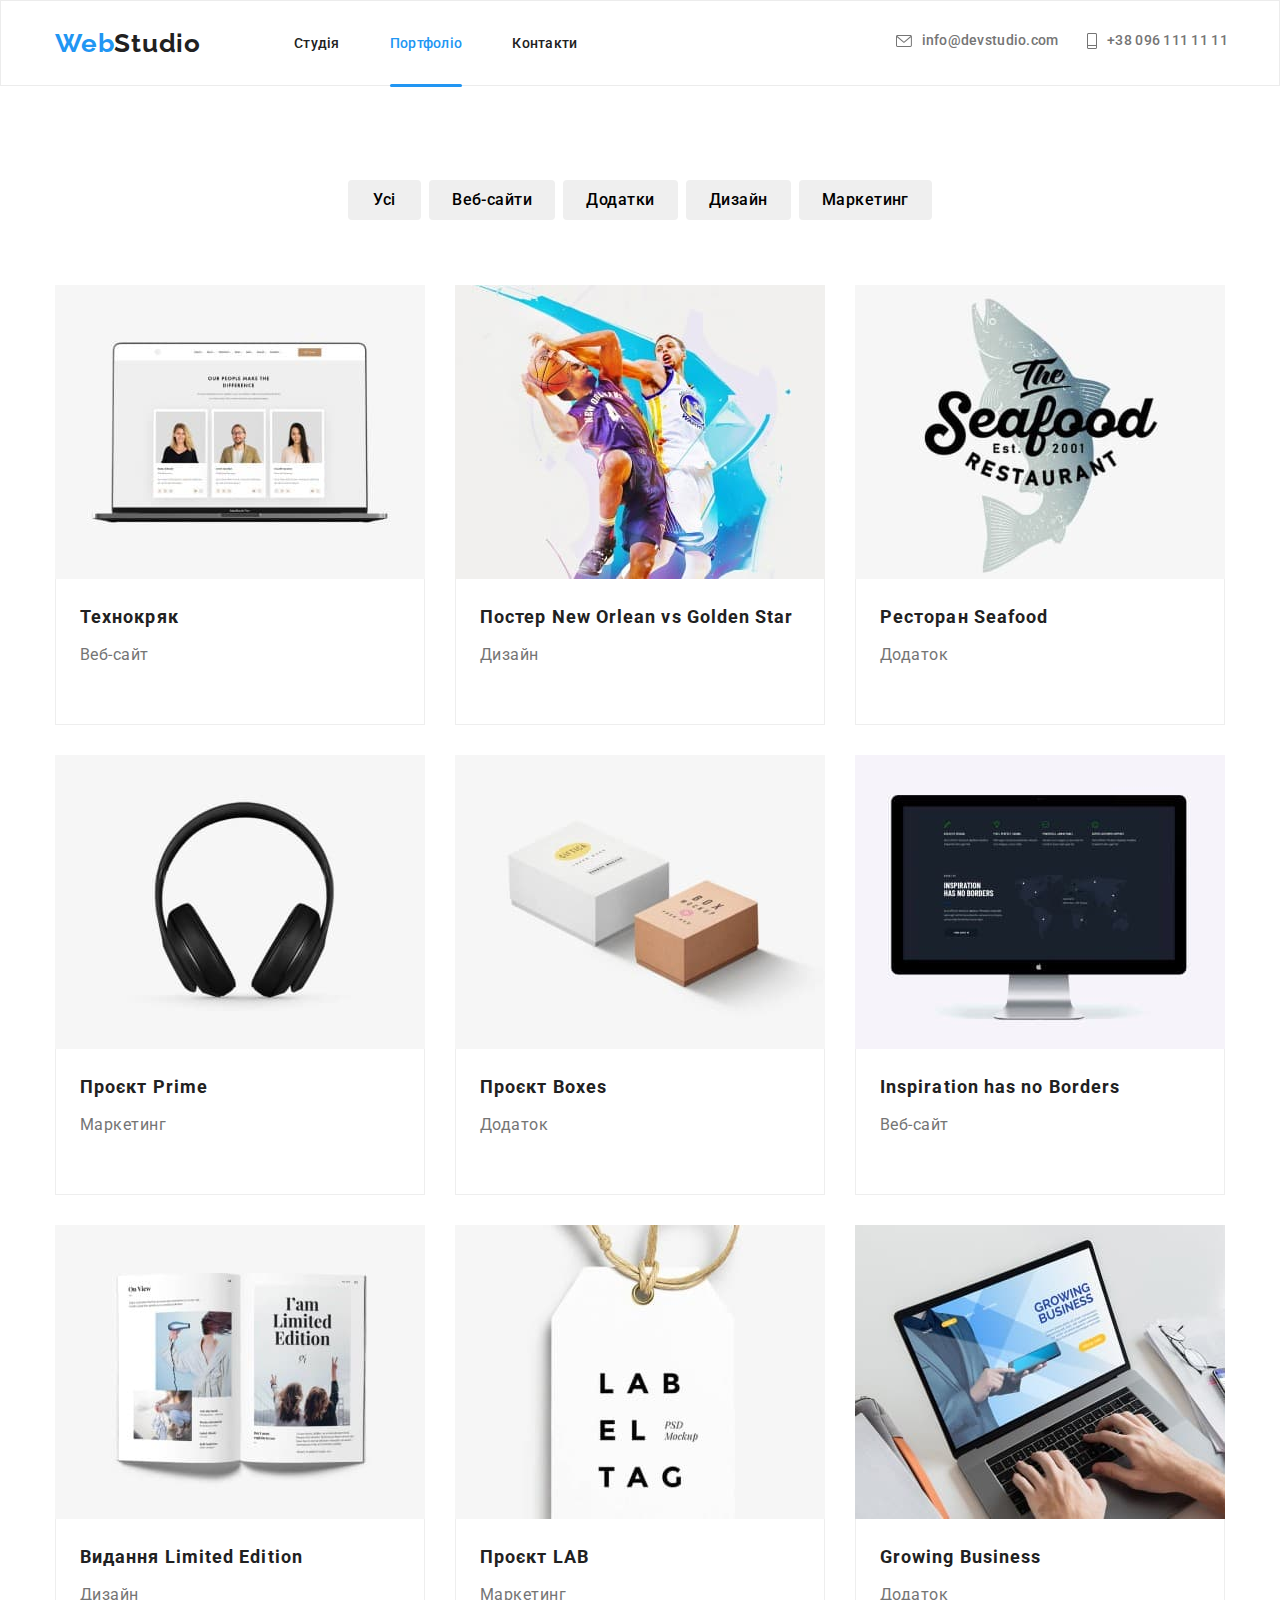
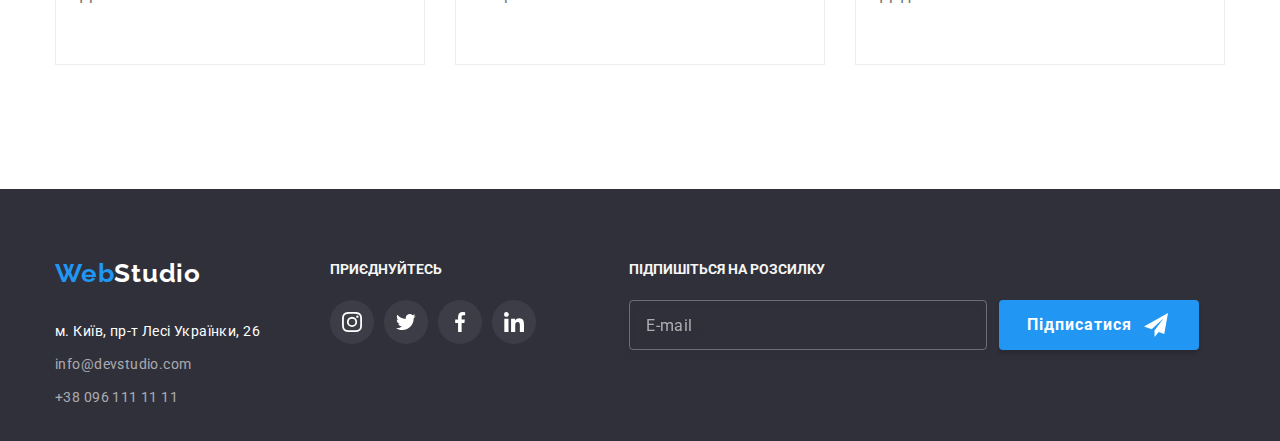
==== commit c0649c5b: "sadsa" ====
--- a/portfolio.html
+++ b/portfolio.html
@@ -92,11 +92,11 @@
             </li>
             <li class="mob-menu-list__social-item">
               <a class="link" href="#">Twitter</a>
-              <span id="skobka">|</span>
+              <span id="skobka1">|</span>
             </li>
             <li class="mob-menu-list__social-item">
               <a class="link" href="#">Facebook</a>
-              <span id="skobka">|</span>
+              <span id="skobka2">|</span>
             </li>
             <li class="mob-menu-list__social-item">
               <a class="link" href="#">LinkedIn</a>
@@ -134,13 +134,35 @@
             <!--project 1 -->
             <li class="projects__item lst">
               <div class="projects-a">
-                <img
-                  class="image-thumb-portfolio"
-                  srcset="./images/our-people.jpg 1x, ./images/our-people-2x.jpg 2x"
-                  src="./images/our-people.jpg"
-                  alt="парни играют в баскетбол"
-                  width="450"
-                />
+                <picture>
+                  <source
+                    srcset="
+                      ./images/project/l/project1-l.jpg    1x,
+                      ./images/project/l/project1-l@2x.jpg 2x
+                    "
+                    media="(min-width: 1200px)"
+                  />
+                  <source
+                    srcset="
+                      ./images/project/m/project1-m.jpg    1x,
+                      ./images/project/m/project1-m@2x.jpg 2x
+                    "
+                    media="(min-width: 768px)"
+                  />
+                  <source
+                    srcset="
+                      ./images/project/s/project1-s.jpg    1x,
+                      ./images/project/s/project1-s@2x.jpg 2x
+                    "
+                    media="(max-width: 767px)"
+                  />
+                  <img
+                    class="projects__img"
+                    src="./images/project/s/project1-s.jpg"
+                    alt="ноутбук"
+                    width="370"
+                  />
+                </picture>
                 <div class="projects-overlay">
                   <p class="projects-overlay__text">
                     Ресурс пропонує комплексні пропозиції з різним рівнем функціоналу та сервісів.
@@ -157,13 +179,35 @@
             <!--project 2 -->
             <li class="projects__item lst">
               <div class="projects-a">
-                <img
-                  class="image-thumb-portfolio"
-                  srcset="./images/ball.jpg 1x, ./images/ball-2x.jpg 2x"
-                  src="./images/ball.jpg"
-                  alt="парни играют в баскетбол"
-                  width="450"
-                />
+                <picture>
+                  <source
+                    srcset="
+                      ./images/project/l/project2-l.jpg    1x,
+                      ./images/project/l/project2-l@2x.jpg 2x
+                    "
+                    media="(min-width: 1200px)"
+                  />
+                  <source
+                    srcset="
+                      ./images/project/m/project2-m.jpg    1x,
+                      ./images/project/m/project2-m@2x.jpg 2x
+                    "
+                    media="(min-width: 768px)"
+                  />
+                  <source
+                    srcset="
+                      ./images/project/s/project2-s.jpg    1x,
+                      ./images/project/s/project2-s@2x.jpg 2x
+                    "
+                    media="(max-width: 767px)"
+                  />
+                  <img
+                    class="projects__img"
+                    src="./images/project/s/project2-s.jpg"
+                    alt="ноутбук"
+                    width="370"
+                  />
+                </picture>
                 <div class="projects-overlay">
                   <p class="projects-overlay__text">
                     Ресурс пропонує комплексні пропозиції з різним рівнем функціоналу та сервісів.
@@ -180,13 +224,35 @@
             <!--project 3 -->
             <li class="projects__item lst">
               <div class="projects-a">
-                <img
-                  class="image-thumb-portfolio"
-                  srcset="./images/seafood.jpg 1x, ./images/seafood-2x.jpg 2x"
-                  src="./images/seafood.jpg"
-                  alt="парни играют в баскетбол"
-                  width="450"
-                />
+                <picture>
+                  <source
+                    srcset="
+                      ./images/project/l/project3-l.jpg    1x,
+                      ./images/project/l/project3-l@2x.jpg 2x
+                    "
+                    media="(min-width: 1200px)"
+                  />
+                  <source
+                    srcset="
+                      ./images/project/m/project3-m.jpg    1x,
+                      ./images/project/m/project3-m@2x.jpg 2x
+                    "
+                    media="(min-width: 768px)"
+                  />
+                  <source
+                    srcset="
+                      ./images/project/s/project3-s.jpg    1x,
+                      ./images/project/s/project3-s@2x.jpg 2x
+                    "
+                    media="(max-width: 767px)"
+                  />
+                  <img
+                    class="projects__img"
+                    src="./images/project/s/project3-s.jpg"
+                    alt="ноутбук"
+                    width="370"
+                  />
+                </picture>
                 <div class="projects-overlay">
                   <p class="projects-overlay__text">
                     Ресурс пропонує комплексні пропозиції з різним рівнем функціоналу та сервісів.
@@ -203,13 +269,35 @@
             <!--project 4 -->
             <li class="projects__item lst">
               <div class="projects-a">
-                <img
-                  class="image-thumb-portfolio"
-                  srcset="./images/headphone.jpg 1x, ./images/headphone-2x.jpg 2x"
-                  src="./images/headphone.jpg"
-                  alt="парни играют в баскетбол"
-                  width="450"
-                />
+                <picture>
+                  <source
+                    srcset="
+                      ./images/project/l/project4-l.jpg    1x,
+                      ./images/project/l/project4-l@2x.jpg 2x
+                    "
+                    media="(min-width: 1200px)"
+                  />
+                  <source
+                    srcset="
+                      ./images/project/m/project4-m.jpg    1x,
+                      ./images/project/m/project4-m@2x.jpg 2x
+                    "
+                    media="(min-width: 768px)"
+                  />
+                  <source
+                    srcset="
+                      ./images/project/s/project4-s.jpg    1x,
+                      ./images/project/s/project4-s@2x.jpg 2x
+                    "
+                    media="(max-width: 767px)"
+                  />
+                  <img
+                    class="projects__img"
+                    src="./images/project/s/project4-s.jpg"
+                    alt="ноутбук"
+                    width="370"
+                  />
+                </picture>
                 <div class="projects-overlay">
                   <p class="projects-overlay__text">
                     Ресурс пропонує комплексні пропозиції з різним рівнем функціоналу та сервісів.
@@ -226,13 +314,35 @@
             <!--project 5 -->
             <li class="projects__item lst">
               <div class="projects-a">
-                <img
-                  class="image-thumb-portfolio"
-                  srcset="./images/2-box.jpg 1x, ./images/2-box-2x.jpg 2x"
-                  src="./images/2-box.jpg"
-                  alt="парни играют в баскетбол"
-                  width="450"
-                />
+                <picture>
+                  <source
+                    srcset="
+                      ./images/project/l/project5-l.jpg    1x,
+                      ./images/project/l/project5-l@2x.jpg 2x
+                    "
+                    media="(min-width: 1200px)"
+                  />
+                  <source
+                    srcset="
+                      ./images/project/m/project5-m.jpg    1x,
+                      ./images/project/m/project5-m@2x.jpg 2x
+                    "
+                    media="(min-width: 768px)"
+                  />
+                  <source
+                    srcset="
+                      ./images/project/s/project5-s.jpg    1x,
+                      ./images/project/s/project5-s@2x.jpg 2x
+                    "
+                    media="(max-width: 767px)"
+                  />
+                  <img
+                    class="projects__img"
+                    src="./images/project/s/project5-s.jpg"
+                    alt="ноутбук"
+                    width="370"
+                  />
+                </picture>
                 <div class="projects-overlay">
                   <p class="projects-overlay__text">
                     Ресурс пропонує комплексні пропозиції з різним рівнем функціоналу та сервісів.
@@ -249,13 +359,35 @@
             <!--project 6 -->
             <li class="projects__item lst">
               <div class="projects-a">
-                <img
-                  class="image-thumb-portfolio"
-                  srcset="./images/screen.jpg 1x, ./images/screen-2x.jpg 2x"
-                  src="./images/screen.jpg"
-                  alt="парни играют в баскетбол"
-                  width="450"
-                />
+                <picture>
+                  <source
+                    srcset="
+                      ./images/project/l/project6-l.jpg    1x,
+                      ./images/project/l/project6-l@2x.jpg 2x
+                    "
+                    media="(min-width: 1200px)"
+                  />
+                  <source
+                    srcset="
+                      ./images/project/m/project6-m.jpg    1x,
+                      ./images/project/m/project6-m@2x.jpg 2x
+                    "
+                    media="(min-width: 768px)"
+                  />
+                  <source
+                    srcset="
+                      ./images/project/s/project6-s.jpg    1x,
+                      ./images/project/s/project6-s@2x.jpg 2x
+                    "
+                    media="(max-width: 767px)"
+                  />
+                  <img
+                    class="projects__img"
+                    src="./images/project/s/project6-s.jpg"
+                    alt="ноутбук"
+                    width="370"
+                  />
+                </picture>
                 <div class="projects-overlay">
                   <p class="projects-overlay__text">
                     Ресурс пропонує комплексні пропозиції з різним рівнем функціоналу та сервісів.
@@ -272,13 +404,35 @@
             <!--project 7 -->
             <li class="projects__item lst">
               <div class="projects-a">
-                <img
-                  class="image-thumb-portfolio"
-                  srcset="./images/book.jpg 1x, ./images/book-2x.jpg 2x"
-                  src="./images/book.jpg"
-                  alt="парни играют в баскетбол"
-                  width="450"
-                />
+                <picture>
+                  <source
+                    srcset="
+                      ./images/project/l/project7-l.jpg    1x,
+                      ./images/project/l/project7-l@2x.jpg 2x
+                    "
+                    media="(min-width: 1200px)"
+                  />
+                  <source
+                    srcset="
+                      ./images/project/m/project7-m.jpg    1x,
+                      ./images/project/m/project7-m@2x.jpg 2x
+                    "
+                    media="(min-width: 768px)"
+                  />
+                  <source
+                    srcset="
+                      ./images/project/s/project7-s.jpg    1x,
+                      ./images/project/s/project7-s@2x.jpg 2x
+                    "
+                    media="(max-width: 767px)"
+                  />
+                  <img
+                    class="projects__img"
+                    src="./images/project/s/project7-s.jpg"
+                    alt="ноутбук"
+                    width="370"
+                  />
+                </picture>
                 <div class="projects-overlay">
                   <p class="projects-overlay__text">
                     Ресурс пропонує комплексні пропозиції з різним рівнем функціоналу та сервісів.
@@ -295,13 +449,35 @@
             <!--project 8 -->
             <li class="projects__item lst">
               <div class="projects-a">
-                <img
-                  class="image-thumb-portfolio"
-                  srcset="./images/label.jpg 1x, ./images/label-2x.jpg 2x"
-                  src="./images/label.jpg"
-                  alt="парни играют в баскетбол"
-                  width="450"
-                />
+                <picture>
+                  <source
+                    srcset="
+                      ./images/project/l/project8-l.jpg    1x,
+                      ./images/project/l/project8-l@2x.jpg 2x
+                    "
+                    media="(min-width: 1200px)"
+                  />
+                  <source
+                    srcset="
+                      ./images/project/m/project8-m.jpg    1x,
+                      ./images/project/m/project8-m@2x.jpg 2x
+                    "
+                    media="(min-width: 768px)"
+                  />
+                  <source
+                    srcset="
+                      ./images/project/s/project8-s.jpg    1x,
+                      ./images/project/s/project8-s@2x.jpg 2x
+                    "
+                    media="(max-width: 767px)"
+                  />
+                  <img
+                    class="projects__img"
+                    src="./images/project/s/project8-s.jpg"
+                    alt="ноутбук"
+                    width="370"
+                  />
+                </picture>
                 <div class="projects-overlay">
                   <p class="projects-overlay__text">
                     Ресурс пропонує комплексні пропозиції з різним рівнем функціоналу та сервісів.
@@ -318,13 +494,35 @@
             <!--project 9 -->
             <li class="projects__item lst">
               <div class="projects-a">
-                <img
-                  class="image-thumb-portfolio"
-                  srcset="./images/leptop.jpg 1x, ./images/leptop-2x.jpg 2x"
-                  src="./images/leptop.jpg"
-                  alt="парни играют в баскетбол"
-                  width="450"
-                />
+                <picture>
+                  <source
+                    srcset="
+                      ./images/project/l/project9-l.jpg    1x,
+                      ./images/project/l/project9-l@2x.jpg 2x
+                    "
+                    media="(min-width: 1200px)"
+                  />
+                  <source
+                    srcset="
+                      ./images/project/m/project9-m.jpg    1x,
+                      ./images/project/m/project9-m@2x.jpg 2x
+                    "
+                    media="(min-width: 768px)"
+                  />
+                  <source
+                    srcset="
+                      ./images/project/s/project9-s.jpg    1x,
+                      ./images/project/s/project9-s@2x.jpg 2x
+                    "
+                    media="(max-width: 767px)"
+                  />
+                  <img
+                    class="projects__img"
+                    src="./images/project/s/project9-s.jpg"
+                    alt="ноутбук"
+                    width="370"
+                  />
+                </picture>
                 <div class="projects-overlay">
                   <p class="projects-overlay__text">
                     Ресурс пропонує комплексні пропозиції з різним рівнем функціоналу та сервісів.
@@ -376,29 +574,29 @@
             <div class="social-flex">
               <p class="social-flex__text">Приєднуйтесь</p>
               <ul class="team-icons team-icons--basement">
-                <li class="team__wraper footer__wraper">
-                  <a class="social-link footer-link" href="">
+                <li class="team__wraper">
+                  <a class="team__link" href="">
                     <svg class="team-icon footer-icon">
                       <use href="./images/icons.svg#icon-instagram"></use>
                     </svg>
                   </a>
                 </li>
-                <li class="team__wraper footer__wraper">
-                  <a class="social-link footer-link" href="">
+                <li class="team__wraper">
+                  <a class="team__link" href="">
                     <svg class="team-icon">
                       <use href="./images/icons.svg#icon-twitter"></use>
                     </svg>
                   </a>
                 </li>
-                <li class="team__wraper footer__wraper">
-                  <a class="social-link footer-link" href="">
+                <li class="team__wraper">
+                  <a class="team__link" href="">
                     <svg class="team-icon">
                       <use href="./images/icons.svg#icon-facebook"></use>
                     </svg>
                   </a>
                 </li>
-                <li class="team__wraper footer__wraper">
-                  <a class="social-link footer-link" href="">
+                <li class="team__wraper">
+                  <a class="team__link" href="">
                     <svg class="team-icon footer-icon">
                       <use href="./images/icons.svg#icon-linkedin"></use>
                     </svg>
--- a/css/main.min.css
+++ b/css/main.min.css
@@ -1 +1 @@
-body{color:#212121;background-color:#fff;font-family:Roboto,sans-serif}img{display:block}h1,h2,h3,h4,h5,h6,p,ul{margin:0;padding:0}.container{margin-left:auto;margin-right:auto;padding-left:15px;padding-right:15px}@media screen and (min-width: 480px){.container{width:480px}}@media screen and (min-width: 768px){.container{width:768px}}@media screen and (min-width: 1200px){.container{width:1200px}}.lst{list-style:none}.link{text-decoration:none}.titles{font-size:28px;line-height:1.8;text-align:center;letter-spacing:.03em;margin-bottom:30px}@media screen and (min-width: 1200px){.titles{margin-bottom:50px;font-weight:700;font-size:36px;line-height:1.17}}.visually-hidden{position:absolute;width:1px;height:1px;margin:-1px;border:0;padding:0;white-space:nowrap;clip-path:inset(100%);clip:rect(0 0 0 0);overflow:hidden}.button{display:inline-block;min-width:200px;border-radius:4px;border:1px solid rgba(0,0,0,0);padding:10px 32px;font-family:"Roboto",sans-serif;font-weight:700;font-size:16px;line-height:1.88;align-items:center;text-align:center;letter-spacing:.06em;cursor:pointer;background-color:#2196f3;color:#fff;cursor:pointer;transition:color 250ms cubic-bezier(0.4, 0, 0.2, 1)}@media screen and (min-width: 480px){.button{margin-top:30px}}.button:hover,.button:focus{color:#2196f3;background-color:#fff}.header{border:1px solid #ececec;background-color:#fff}.header-navlogo{margin:auto}.nav-flex{display:flex;align-items:center}.logo{align-items:center;text-align:center;font-family:"Raleway";font-style:normal;font-weight:700;font-size:26px;line-height:1.9;letter-spacing:.03em;text-decoration:none}.logo-white{color:#fff}.logo-black{color:#212121}.logo-web{color:#2196f3}.site-nav{display:none}@media screen and (min-width: 768px){.site-nav{display:flex;margin-left:88px}}@media screen and (min-width: 1200px){.site-nav{display:flex;margin-left:93px}}.site-nav__item{position:relative;display:block;padding-top:32px;padding-bottom:32px;margin-right:50px}.site-nav__item:last-child{margin-right:0px}.site-nav__link{font-family:"Roboto";font-style:normal;font-weight:500;font-size:14px;line-height:1.14;letter-spacing:.02em;color:#212121;text-decoration:none;transition:color 250ms cubic-bezier(0.4, 0, 0.2, 1)}.site-nav__link:hover,.site-nav__link:focus{color:#2196f3}.site-nav__link--current{color:#2196f3;transition:color 250ms cubic-bezier(0.4, 0, 0.2, 1)}.site-nav__link--current::after{color:#2196f3;position:absolute;content:"";top:100%;width:100%;display:block;height:3px;background-color:#2196f3;border-radius:3px}.contact-list{display:none}@media screen and (min-width: 768px){.contact-list{display:block;padding-top:21px;padding-bottom:21px;margin-left:70px}}@media screen and (min-width: 1200px){.contact-list{padding-top:32px;padding-bottom:32px;display:flex;margin-left:318px;text-align:center}}.contact-list__item{margin-right:30px;width:161px}.contact-list__item:last-child{margin-right:0px}.contact-list__item1{width:142px}.contact-list__link{font-family:"Roboto";font-style:normal;font-weight:500;font-size:14px;line-height:1.14;letter-spacing:.02em;color:#757575;display:inline-flex;align-items:center;text-decoration:none}@media screen and (min-width: 768px){.contact-list__link{font-size:12px;line-height:1.14}}@media screen and (min-width: 1200px){.contact-list__link{font-size:14px}}.contact-list__icon{margin-right:10px;fill:currentColor;transition:color 250ms cubic-bezier(0.4, 0, 0.2, 1)}.contact-list__icon:hover,.contact-list__icon:focus,.contact-list__link:hover,.contact-list__link:focus{color:#2196f3}.mob-menu{width:100vw;height:100vh;position:fixed;background-color:#fff;top:0;right:0;padding:15px 10px 48px 40px;z-index:999}.mob-menu-list{margin-bottom:302px}.mob-menu-list__social{margin-top:60px;display:flex}.mob-menu-list__social #skobka{margin-left:10px;color:rgba(33,33,33,.2);transform:rotate(90deg)}.mob-menu-list__social-item:not(:last-child){margin-right:10px}.mob-menu-list__social .link{font-size:18px;line-height:22px;letter-spacing:.02em;color:#2196f3}.mob-menu-list__social .link:hover,.mob-menu-list__social .link:focus{color:#2196f3}.mob-menu-list__tel{font-size:34px;line-height:1.8;letter-spacing:.02em;color:#757575}.mob-menu-list__tel:hover,.mob-menu-list__tel:focus{color:#2196f3}.mob-menu-list__mail{font-size:24px;line-height:1.17;letter-spacing:.02em;color:#757575}.mob-menu-list__mail:hover,.mob-menu-list__mail:focus{color:#2196f3}.mob-menu-list__link{font-weight:500;font-size:40px;line-height:1.8;letter-spacing:.02em;color:#212121}.mob-menu-list__link:hover,.mob-menu-list__link:focus{color:#2196f3}.mob-menu-list__link--current{color:#2196f3}.menu-open{display:flex;align-items:center;justify-content:center;width:40px;height:40px;background-color:rgba(0,0,0,0);color:#212121;border:none;margin-left:auto;cursor:pointer}.menu-open:hover,.menu-open:focus{fill:#2196f3}@media screen and (min-width: 768px){.menu-open{display:none}}.menu-close{display:flex;align-items:center;justify-content:center;background-color:rgba(0,0,0,0);color:#212121;border:none;margin-left:auto;cursor:pointer}.menu-close:hover,.menu-close:focus{fill:#2196f3}.mob-menu.is-hidden{opacity:0;visibility:hidden;pointer-events:none}.hero{text-align:center;margin-left:auto;margin-right:auto;background-color:var(--hero-background-color);background-image:linear-gradient(to right, rgba(47, 48, 58, 0.4), rgba(47, 48, 58, 0.4)),url("/images/cap-mobile.jpg");background-repeat:no-repeat;background-size:cover;background-position:center;height:400px;padding-top:118px;padding-bottom:0px}@media screen and (min-device-pixel-ratio: 2),screen and (min-resolution: 192dpi),screen and (min-resolution: 2dppx){.hero{background-image:linear-gradient(to right, rgba(47, 48, 58, 0.4), rgba(47, 48, 58, 0.4)),url("/images/cap-mobile.jpg")}}@media screen and (min-width: 768px){.hero{background-image:linear-gradient(to right, rgba(47, 48, 58, 0.4), rgba(47, 48, 58, 0.4)),url("/images/cap-tablet.jpg")}}@media screen and (min-width: 768px)and (min-device-pixel-ratio: 2),screen and (min-width: 768px)and (min-resolution: 192dpi),screen and (min-width: 768px)and (min-resolution: 2dppx){.hero{background-image:linear-gradient(to right, rgba(47, 48, 58, 0.4), rgba(47, 48, 58, 0.4)),url("/images/cap-tablet2x.jpg")}}@media screen and (min-width: 1200px){.hero{background-image:linear-gradient(to right, rgba(47, 48, 58, 0.4), rgba(47, 48, 58, 0.4)),url("/images/cap-desktop.jpg")}}@media screen and (min-width: 1200px)and (min-device-pixel-ratio: 2),screen and (min-width: 1200px)and (min-resolution: 192dpi),screen and (min-width: 1200px)and (min-resolution: 2dppx){.hero{background-image:linear-gradient(to right, rgba(47, 48, 58, 0.4), rgba(47, 48, 58, 0.4)),url("/images/cap-desctop2x.jpg")}}@media screen and (min-width: 1200px){.hero{max-width:1600px;height:600px;padding-top:200px}}.hero__title{font-weight:900;font-size:26px;line-height:1.62;text-align:center;letter-spacing:.06em;text-transform:uppercase;color:#fff}@media screen and (min-width: 768px){.hero__title{line-height:1.61;width:360px;height:84px;margin-left:auto;margin-right:auto}}@media screen and (min-width: 1200px){.hero__title{margin-bottom:30px;width:696px;height:120px;font-weight:900;font-size:44px;line-height:1.36;color:#fff}}.section{padding-top:60px;padding-bottom:60px}@media screen and (min-width: 1200px){.section{padding-top:94px;padding-bottom:94px}}.features{display:block}@media screen and (min-width: 1200px){.features{display:flex}}@media screen and (min-width: 768px){.features{columns:2}}.features__bcg{display:flex;width:450px;height:120px;background-color:#f5f4fa;margin-bottom:30px;align-items:center;justify-content:center}@media screen and (min-width: 768px){.features__bcg{width:354px;height:120px}}@media screen and (min-width: 1200px){.features__bcg{display:flex;width:270px;height:120px}}.features__title{font-weight:700;font-size:14px;line-height:1.42;text-align:center;letter-spacing:.03em;text-transform:uppercase;color:#212121;margin-bottom:10px}@media screen and (min-width: 768px){.features__title{text-align:start}}@media screen and (min-width: 1200px){.features__title{line-height:1.14}}.features__text{width:450px;height:50px;font-size:14px;line-height:1.71;letter-spacing:.03em;color:#757575}@media screen and (min-width: 768px){.features__text{width:354px;height:48px}}@media screen and (min-width: 1200px){.features__text{max-width:270px;color:#757575}}.features__item:not(:last-child){margin-bottom:30px}@media screen and (min-width: 1200px){.features__item:not(:last-child){margin-right:30px}}.work-list{display:flex}.work-list__title{position:absolute;left:0;top:225px;width:370px;height:70px;background:rgba(47,48,58,.8);padding:27px;font-weight:700;font-size:14px;line-height:1.14;text-align:center;letter-spacing:.03em;text-transform:uppercase;color:#fff}.work-list__item:not(:last-child){margin-right:30px}.work-list__item{position:relative}.work-section{padding-bottom:94px}@media screen and (max-width: 1199px){.work-section{display:none}}.work-titles .lst{position:relative}.team{background-color:#f5f5f5;padding-top:60px;padding-bottom:60px}@media screen and (min-width: 1200px){.team{padding-top:94px}}.team-list{display:flex;flex-wrap:wrap;justify-content:center;align-items:center}@media screen and (min-width: 768px){.team-list{display:block;columns:2}}@media screen and (min-width: 1200px){.team-list{display:flex}}.team-list h3{padding-top:30px;font-family:"Roboto";font-style:normal;font-weight:500;font-size:16px;line-height:1.19;text-align:center;letter-spacing:.03em}.team-list p{margin-top:10px;margin-bottom:16px;font-family:"Roboto";font-style:normal;font-weight:400;font-size:16px;line-height:1.2;text-align:center;letter-spacing:.03em;color:#757575}.team-list__item{margin-bottom:30px}.team-list__item{width:450px;height:622px;box-shadow:0px 1px 3px rgba(0,0,0,.12),0px 1px 1px rgba(0,0,0,.14),0px 2px 1px rgba(0,0,0,.2);border-radius:0px 0px 4px 4px;background-color:#fff}@media screen and (min-width: 768px){.team-list__item{width:354px;height:536px}}@media screen and (min-width: 1200px){.team-list__item{width:270px;height:428px}}.team__wraper:not(:last-child){margin-right:10px}@media screen and (min-width: 1200px){.team-list__item:not(:last-child){margin-right:30px}}.team-icons{display:flex;justify-content:center;align-items:center;padding:0px 32px;margin-top:16px;list-style:none}@media screen and (min-width: 1200px){.team-icons--basement{margin:0;padding:0}}.team-icon{width:20px;height:20px;margin:12px;fill:currentColor}.social-link{width:44px;height:44px;display:block;border-radius:50%;color:#afb1b8;transition:background-color 250ms cubic-bezier(0.4, 0, 0.2, 1),color 250ms cubic-bezier(0.4, 0, 0.2, 1)}.social-link:hover,.social-link:focus{background-color:#2196f3;color:#fff}@media screen and (min-width: 768px){.image-thumb{width:354px;height:374px}}@media screen and (min-width: 1200px){.image-thumb{width:270px;height:260px}}@media screen and (min-width: 480px){.client-list{columns:2;display:block}}@media screen and (min-width: 768px){.client-list{display:flex;flex-wrap:wrap;justify-content:center}}@media screen and (min-width: 1200px){.client-list{display:flex;padding:0;margin:0;list-style:none}}.client-list__item:not(:last-child){margin-bottom:30px;margin-right:30px}@media screen and (max-width: 768px){.client-list__item:nth-child(3n+3){margin-right:0px}}.client-list__link{width:210px;height:92px;display:block;border:1px solid #afb1b8;border-radius:4px 4px 4px 4px;color:#afb1b8;background-color:#fff;transition:color 250ms cubic-bezier(0.4, 0, 0.2, 1);padding:16px 52px}@media screen and (min-width: 762px){.client-list__link{padding:16px 60px}}@media screen and (min-width: 1200px){.client-list__link{width:170px;height:92px;padding:16px 32px}}.client-list__link:hover,.client-list__link:focus{color:#2196f3;border-color:#2196f3}.client-list__icon{fill:currentColor}.footer{padding-top:60px;padding-bottom:60px;text-align:center;background-color:#2f303a}@media screen and (min-width: 1200px){.footer{height:252px;text-align:start}}.footer__icon{width:24px;height:24px;margin:12px;fill:currentColor}.footer-flex{margin:0;padding:0;list-style:none}@media screen and (min-width: 1200px){.footer-flex{display:flex}}.footer-icons{display:flex;padding:0;margin-top:0;list-style:none;justify-content:space-between;align-items:center}.footer-link{color:#fff;background-color:rgba(255,255,255,.062745098);transition:background-color 250ms cubic-bezier(0.4, 0, 0.2, 1),color 250ms cubic-bezier(0.4, 0, 0.2, 1)}.footer .subscribe-flex{margin-top:60px}@media screen and (min-width: 768px){.footer .subscribe-flex{width:450px;height:156px;margin:auto;margin-top:60px}}@media screen and (min-width: 1200px){.footer .subscribe-flex{margin:0;margin-left:93px}}.footer .subscribe-flex__submit-input{width:358px;height:50px;border:1px solid rgba(255,255,255,.3);filter:drop-shadow(0px 4px 4px rgba(0, 0, 0, 0.15));border-radius:4px;background-color:rgba(0,0,0,0);color:#fff;padding-left:16px;margin-bottom:20px}@media screen and (min-width: 1200px){.footer .subscribe-flex__submit-input{margin-bottom:0}}.footer .subscribe-flex__submit-input::placeholder{font-weight:400;font-size:16px;line-height:1.25;display:flex;align-items:center;letter-spacing:.03em;color:rgba(255,255,255,.6)}.footer .subscribe-flex__submit-button{display:inline-flex;align-items:center;border:none;border-radius:4px;background-color:#2196f3;box-shadow:0px 4px 4px rgba(0,0,0,.15);color:#fff;font-family:"Roboto";font-style:normal;font-weight:700;font-size:16px;line-height:1.87;letter-spacing:.06em;cursor:pointer;width:200px;height:50px;margin-left:12px;padding-left:28px;transition:250ms cubic-bezier(0.4, 0, 0.2, 1)}.footer .subscribe-flex__submit-button:hover,.footer .subscribe-flex__submit-button:focus{background-color:#188ce8;color:#fff}.adress-list{padding-top:20px}.adress-list__item:not(:last-child){margin-bottom:9px}.adress-list__link{text-decoration:none;font-family:"Roboto";font-style:normal;font-weight:400;font-size:14px;line-height:24px;letter-spacing:.03em;color:rgba(255,255,255,.6);transition:color 250ms cubic-bezier(0.4, 0, 0.2, 1)}.adress-list__link:hover,.adress-list__link:focus{color:#2196f3}.link1{text-decoration:none;font-family:"Roboto";font-style:normal;font-weight:400;font-size:14px;line-height:24px;letter-spacing:.03em;color:#fff}.social-flex{margin-top:60px}@media screen and (min-width: 768px){.social-flex{margin:0;margin-left:165px}}@media screen and (min-width: 1200px){.social-flex{height:80px;margin-left:70px}}.social-flex__text{padding:20px 0px 10px 0px;margin-bottom:20px;font-weight:700;font-size:14px;line-height:1.14px;text-transform:uppercase;color:#f5f5f5}@media screen and (min-width: 768px){.tablet-flex{display:flex;justify-content:center}}@media screen and (min-width: 1200px){.desktop-flex{display:inline-flex}}.backdrop{position:fixed;display:flex;align-items:center;justify-content:center;top:0;background-color:rgba(0,0,0,.2);width:100vw;height:100vh;transition:opacity 250ms cubic-bezier(0.4, 0, 0.2, 1),visibility 250ms cubic-bezier(0.4, 0, 0.2, 1)}.backdrop.is-hidden{opacity:0;visibility:hidden;pointer-events:none}@media screen and (min-width: 1200px){.backdrop{width:100%;height:100%}}.modal{position:relative;background-color:#fff;border-radius:4px;width:450px;min-height:609px;transform:scale(1);transition:transform 250ms cubic-bezier(0.4, 0, 0.2, 1)}@media screen and (min-width: 1200px){.modal{width:528px;height:581px}}.modal__close-btn{position:absolute;display:flex;align-items:center;justify-content:center;right:8px;top:8px;background-color:#fff;border-radius:50%;width:30px;height:30px;border:1px solid rgba(0,0,0,.2);cursor:pointer;transition:fill 250ms cubic-bezier(0.4, 0, 0.2, 1)}.modal__close-btn:hover,.modal__close-btn:focus{fill:#2196f3}.form{padding:40px;width:450px}.form__button{margin-top:30px;transition:color 250ms cubic-bezier(0.4, 0, 0.2, 1)}.form__button:hover,.form__button:focus{background-color:#188ce8;color:#fff}.form__title{font-weight:700;font-size:20px;line-height:1.15;text-align:center;letter-spacing:.03em}.form__list{margin-top:12px}.form__list__comment-label{margin-top:4px;font-weight:400;font-size:12px;line-height:1.17;letter-spacing:.01em;color:#757575}.form__list__comment{padding:12px 16px;margin-top:4px;width:370px;height:120px;border:1px solid rgba(33,33,33,.2);border-radius:4px;transition:color 250ms cubic-bezier(0.4, 0, 0.2, 1),border 250ms cubic-bezier(0.4, 0, 0.2, 1);font-weight:400;font-size:12px;line-height:1.67;letter-spacing:.01em;color:#757575;resize:none}@media screen and (min-width: 1200px){.form__list__comment{width:448px;height:120px}}.form__list__comment:hover,.form__list__comment:focus{outline:none;border-color:#2196f3}.form__list__label{margin-top:4px;font-weight:400;font-size:12px;line-height:1.17;letter-spacing:.01em;color:#757575}.form__list__input{position:relative;margin-bottom:10px;width:370px;height:40px;border:1px solid rgba(33,33,33,.2);border-radius:4px;padding-left:40px;cursor:pointer;transition:color 250ms cubic-bezier(0.4, 0, 0.2, 1),border 250ms cubic-bezier(0.4, 0, 0.2, 1)}@media screen and (min-width: 1200px){.form__list__input{width:448px;height:40px}}.form__list__input:hover,.form__list__input:focus{outline:none;border-color:#2196f3}.form__list__name-icon{margin-left:5px;position:absolute;top:126px;left:50px;width:18px;height:18px;transition:fill 250ms cubic-bezier(0.4, 0, 0.2, 1)}.form__list__phone-icon{margin-left:5px;position:absolute;left:50px;top:195px;width:18px;height:18px;transition:fill 250ms cubic-bezier(0.4, 0, 0.2, 1)}.form__list__mail-icon{margin-left:5px;position:absolute;left:50px;top:265px;width:18px;height:18px;transition:fill 250ms cubic-bezier(0.4, 0, 0.2, 1)}.form__list__input:hover~.form__list__name-icon,.form__list__input:focus~.form__list__name-icon,.form__list__input:hover~.form__list__phone-icon,.form__list__input:focus~.form__list__phone-icon,.form__list__input:hover~.form__list__mail-icon,.form__list__input:focus~.form__list__mail-icon{fill:#2196f3}.form__policy{text-align:center;margin-top:20px;justify-content:flex-start}.form__policy__checkbox:checked+.form__policy__icon-check{background-image:url(../images/check.svg);background-position:center;background-repeat:no-repeat;background-color:#2196f3;background-origin:border-box;border-color:#2196f3;color:#fff}.form__policy__link{margin-left:4px;color:#2196f3;transition:250ms cubic-bezier(0.4, 0, 0.2, 1)}.form__policy__link:hover,.form__policy__link:focus{color:#212121}.form__policy__label{display:flex;height:14px;font-size:12px;font-weight:400;line-height:1.71;letter-spacing:.03em;color:#757575}@media screen and (min-width: 1200px){.form__policy__label{justify-content:center;width:400px}}.form__policy__checkbox{appearance:none;font-weight:400;font-size:14px;line-height:1.71;letter-spacing:.03em;color:#757575}.form__policy__icon-check{position:relative;top:2px;display:inline-block;width:16px;height:15px;border:2px solid #212121;border-radius:2px;margin-right:7px}textarea::placeholder{opacity:.4}.buttons-list{display:flex;flex-wrap:wrap;justify-content:flex-start;margin-bottom:40px}@media screen and (min-width: 768px){.buttons-list{display:flex;justify-content:center;margin-bottom:30px}}@media screen and (min-width: 1200px){.buttons-list{display:flex;justify-content:center;margin-bottom:50px}}.buttons-list__btns{display:inline-block;min-width:73px;border-radius:4px;border:1px solid rgba(0,0,0,0);padding:6px 22px;font-family:"Roboto";font-style:normal;font-weight:500;font-size:16px;line-height:1.62;text-align:center;letter-spacing:.03em;cursor:pointer;transition:color 250ms cubic-bezier(0.4, 0, 0.2, 1),box-shadow 250ms cubic-bezier(0.4, 0, 0.2, 1)}.buttons-list__btns:hover,.buttons-list__btns:focus{filter:drop-shadow(0px 4px 4px rgba(0, 0, 0, 0.25));background-color:#2196f3;color:#fff}.buttons-list__item{align-items:center}@media screen and (min-width: 768px){.buttons-list__item:not(:last-child){margin-right:30px}}@media screen and (min-width: 1200px){.buttons-list__item:not(:last-child){margin-right:8px}}.buttons-list__item:not(:last-child){margin-right:8px;margin-bottom:15px}.projects{align-items:center}@media screen and (min-width: 1200px){.projects{align-items:center;display:flex;flex-wrap:wrap;height:1360px}}@media screen and (min-width: 768px){.projects{align-items:center;display:flex;flex-wrap:wrap}}@media screen and (min-width: 768px){.projects__item:not(:last-child){margin-right:30px}.projects__item:nth-child(2n+2){margin-right:0px}}@media screen and (min-width: 1200px){.projects__item:not(:last-child){margin-right:30px}.projects__item:nth-child(3n+3){margin-right:0px}}.projects__item:hover .projects-overlay{transform:translateY(0)}.projects-border{border:1px solid #eee;border-top:rgba(0,0,0,0);padding:20px 24px}@media screen and (min-width: 768px){.projects-border{width:354px;height:146px}}.projects-border__title{font-family:"Roboto";font-style:normal;font-weight:700;font-size:18px;line-height:2;letter-spacing:.06em}.projects-border__text{margin-top:5px;font-family:"Roboto";font-style:normal;font-weight:400;font-size:16px;line-height:1.88;letter-spacing:.03em;color:#757575}.projects-a{position:relative;overflow:hidden}.projects-overlay{position:absolute;width:100%;height:100%;top:0;left:0;background-color:#2196f3;transform:translateY(100%);transition:transform 250ms cubic-bezier(0.4, 0, 0.2, 1)}.projects-overlay__text{position:absolute;top:0;left:0;font-weight:400;font-size:18px;line-height:28px;letter-spacing:.03em;color:#fff;padding:63px 24px}@media screen and (min-width: 1200px){.projects-overlay__text{width:322px;height:168px}}.projects__item:not(:last-child){margin-bottom:30px}.projects__item{margin-bottom:30px;transition:color 250ms cubic-bezier(0.4, 0, 0.2, 1),box-shadow 250ms cubic-bezier(0.4, 0, 0.2, 1)}@media screen and (min-width: 1200px){.projects__item:nth-child(3n+3){margin-right:0px}}.projects__item:hover,.projects-overlay:focus{transform:translateY(0)}.projects__item:hover,.projects__item:focus{box-shadow:0px 3px 1px rgba(0,0,0,.1),0px 1px 2px rgba(0,0,0,.08),0px 2px 2px rgba(0,0,0,.12)}@media screen and (min-width: 768px){.image-thumb-portfolio{width:354px;height:294px}}/*# sourceMappingURL=main.min.css.map */+body{color:#212121;background-color:#fff;font-family:Roboto,sans-serif}img{display:block}h1,h2,h3,h4,h5,h6,p,ul{margin:0;padding:0}.container{margin-left:auto;margin-right:auto;padding-left:15px;padding-right:15px}@media screen and (min-width: 480px){.container{width:480px}}@media screen and (min-width: 768px){.container{width:768px}}@media screen and (min-width: 1200px){.container{width:1200px}}.lst{list-style:none}.link{text-decoration:none}.titles{font-size:28px;line-height:1.8;text-align:center;letter-spacing:.03em;margin-bottom:30px}@media screen and (min-width: 1200px){.titles{margin-bottom:50px;font-weight:700;font-size:36px;line-height:1.17}}.visually-hidden{position:absolute;width:1px;height:1px;margin:-1px;border:0;padding:0;white-space:nowrap;clip-path:inset(100%);clip:rect(0 0 0 0);overflow:hidden}.button{display:inline-block;min-width:200px;border-radius:4px;border:1px solid rgba(0,0,0,0);padding:10px 32px;font-family:"Roboto",sans-serif;font-weight:700;font-size:16px;line-height:1.88;align-items:center;text-align:center;letter-spacing:.06em;cursor:pointer;background-color:#2196f3;color:#fff;cursor:pointer;transition:color 250ms cubic-bezier(0.4, 0, 0.2, 1)}@media screen and (min-width: 480px){.button{margin-top:30px}}.button:hover,.button:focus{color:#2196f3;background-color:#fff}.header{border:1px solid #ececec;background-color:#fff}.header-navlogo{margin:auto}.nav-flex{display:flex;align-items:center}.logo{align-items:center;text-align:center;font-family:"Raleway";font-style:normal;font-weight:700;font-size:26px;line-height:1.9;letter-spacing:.03em;text-decoration:none}.logo-white{color:#fff}.logo-black{color:#212121}.logo-web{color:#2196f3}.site-nav{display:none}@media screen and (min-width: 768px){.site-nav{display:flex;margin-left:88px}}@media screen and (min-width: 1200px){.site-nav{display:flex;margin-left:93px}}.site-nav__item{position:relative;display:block;padding-top:32px;padding-bottom:32px;margin-right:50px}.site-nav__item:last-child{margin-right:0px}.site-nav__link{font-family:"Roboto";font-style:normal;font-weight:500;font-size:14px;line-height:1.14;letter-spacing:.02em;color:#212121;text-decoration:none;transition:color 250ms cubic-bezier(0.4, 0, 0.2, 1)}.site-nav__link:hover,.site-nav__link:focus{color:#2196f3}.site-nav__link--current{color:#2196f3;transition:color 250ms cubic-bezier(0.4, 0, 0.2, 1)}.site-nav__link--current::after{color:#2196f3;position:absolute;content:"";top:100%;width:100%;display:block;height:3px;background-color:#2196f3;border-radius:3px}.contact-list{display:none}@media screen and (min-width: 768px){.contact-list{display:block;padding-top:21px;padding-bottom:21px;margin-left:70px}}@media screen and (min-width: 1200px){.contact-list{padding-top:32px;padding-bottom:32px;display:flex;margin-left:318px;text-align:center}}.contact-list__item{width:161px}.contact-list__item:last-child{margin-right:0px}.contact-list__item1{width:142px}@media screen and (min-width: 1200px){.contact-list__item1{margin-top:0px;margin-left:30px}}.contact-list__link{font-family:"Roboto";font-style:normal;font-weight:500;font-size:14px;line-height:1.14;letter-spacing:.02em;color:#757575;display:inline-flex;align-items:center;text-decoration:none}@media screen and (min-width: 768px){.contact-list__link{font-size:12px;line-height:1.14}}@media screen and (min-width: 1200px){.contact-list__link{font-size:14px}}.contact-list__icon{margin-right:10px;fill:currentColor;transition:color 250ms cubic-bezier(0.4, 0, 0.2, 1)}.contact-list__icon:hover,.contact-list__icon:focus,.contact-list__link:hover,.contact-list__link:focus{color:#2196f3}.mob-menu{display:flex;flex-direction:column;width:100vw;height:100vh;position:fixed;background-color:#fff;top:0;right:0;padding:15px 10px 48px 40px;z-index:999}@media screen and (max-width: 479px){.mob-menu{left:0px}}.mob-menu-list{margin-bottom:auto;height:50vh}.mob-menu-list__social{margin-top:60px;display:flex}.mob-menu-list__social #skobka,.mob-menu-list__social #skobka1,.mob-menu-list__social #skobka2{margin-left:10px;color:rgba(33,33,33,.2);transform:rotate(90deg)}.mob-menu-list__social-item:not(:last-child){margin-right:10px}.mob-menu-list__social .link{font-size:18px;line-height:22px;letter-spacing:.02em;color:#2196f3}.mob-menu-list__social .link:hover,.mob-menu-list__social .link:focus{color:#2196f3}@media screen and (max-width: 479px){.mob-menu-list__social .link{font-size:12px}}.mob-menu-list__tel{font-size:34px;line-height:1.8;letter-spacing:.02em;color:#757575}.mob-menu-list__tel:hover,.mob-menu-list__tel:focus{color:#2196f3}.mob-menu-list__mail{font-size:24px;line-height:1.17;letter-spacing:.02em;color:#757575}.mob-menu-list__mail:hover,.mob-menu-list__mail:focus{color:#2196f3}.mob-menu-list__link{font-weight:500;font-size:40px;line-height:1.8;letter-spacing:.02em;color:#212121}.mob-menu-list__link:hover,.mob-menu-list__link:focus{color:#2196f3}.mob-menu-list__link--current{color:#2196f3}.menu-open{display:flex;align-items:center;justify-content:center;width:40px;height:40px;background-color:rgba(0,0,0,0);color:#212121;border:none;margin-left:auto;cursor:pointer}.menu-open:hover,.menu-open:focus{fill:#2196f3}@media screen and (min-width: 768px){.menu-open{display:none}}.menu-close{display:flex;align-items:center;justify-content:center;background-color:rgba(0,0,0,0);color:#212121;border:none;margin-left:auto;cursor:pointer}.menu-close:hover,.menu-close:focus{fill:#2196f3}.mob-menu.is-hidden{opacity:0;visibility:hidden;pointer-events:none}.hero{text-align:center;margin-left:auto;margin-right:auto;background-color:#2f303a;background-image:linear-gradient(to top, rgba(47, 48, 58, 0.4), rgba(47, 48, 58, 0.4)),url("../images/hero/bg-s.jpg");background-repeat:no-repeat;background-size:cover;background-position:center;height:400px;padding-top:118px;padding-bottom:0px}@media(min-device-pixel-ratio: 2),(-webkit-min-device-pixel-ratio: 2),(min-resolution: 192dpi),(min-resolution: 2dppx){.hero{background-image:linear-gradient(to top, rgba(47, 48, 58, 0.4), rgba(47, 48, 58, 0.4)),url("../images/hero/bg-s@2x.jpg")}}@media screen and (min-width: 768px){.hero{background-image:linear-gradient(to top, rgba(47, 48, 58, 0.4), rgba(47, 48, 58, 0.4)),url("../images/hero/bg-m.jpg")}}@media screen and (min-width: 768px)and (min-device-pixel-ratio: 2),screen and (min-width: 768px)and (-webkit-min-device-pixel-ratio: 2),screen and (min-width: 768px)and (min-resolution: 192dpi),screen and (min-width: 768px)and (min-resolution: 2dppx){.hero{background-image:linear-gradient(to top, rgba(47, 48, 58, 0.4), rgba(47, 48, 58, 0.4)),url("../images/hero/bg-m@2x.jpg")}}@media screen and (min-width: 1280px){.hero{background-image:linear-gradient(to top, rgba(47, 48, 58, 0.4), rgba(47, 48, 58, 0.4)),url("../images/hero/bg-l.jpg");padding:200px 0}}@media screen and (min-width: 1280px)and (min-device-pixel-ratio: 2),screen and (min-width: 1280px)and (-webkit-min-device-pixel-ratio: 2),screen and (min-width: 1280px)and (min-resolution: 192dpi),screen and (min-width: 1280px)and (min-resolution: 2dppx){.hero{background-image:linear-gradient(to top, rgba(47, 48, 58, 0.4), rgba(47, 48, 58, 0.4)),url("../images/hero/bg-l@2x.jpg")}}@media screen and (min-width: 1200px){.hero{max-width:1600px;height:600px;padding-top:200px}}.hero__title{font-weight:900;font-size:26px;line-height:1.62;text-align:center;letter-spacing:.06em;text-transform:uppercase;color:#fff}@media screen and (min-width: 768px){.hero__title{line-height:1.61;width:360px;height:84px;margin-left:auto;margin-right:auto}}@media screen and (min-width: 1200px){.hero__title{margin-bottom:30px;width:696px;height:120px;font-weight:900;font-size:44px;line-height:1.36;color:#fff}}.section{padding-top:60px;padding-bottom:60px}@media screen and (min-width: 1200px){.section{padding-top:94px;padding-bottom:94px}}.features{display:block}@media screen and (min-width: 1200px){.features{display:flex}}@media screen and (min-width: 768px){.features{columns:2}}.features__bcg{display:flex;width:450px;height:120px;background-color:#f5f4fa;margin-bottom:30px;align-items:center;justify-content:center}@media screen and (max-width: 479px){.features__bcg{width:280px}}@media screen and (min-width: 768px){.features__bcg{width:354px;height:120px}}@media screen and (min-width: 1200px){.features__bcg{display:flex;width:270px;height:120px}}.features__title{font-weight:700;font-size:14px;line-height:1.42;text-align:center;letter-spacing:.03em;text-transform:uppercase;color:#212121;margin-bottom:10px}@media screen and (min-width: 768px){.features__title{text-align:start}}@media screen and (min-width: 1200px){.features__title{line-height:1.14}}.features__text{width:450px;height:50px;font-size:14px;line-height:1.71;letter-spacing:.03em;color:#757575}@media screen and (max-width: 479px){.features__text{width:280px}}@media screen and (min-width: 768px){.features__text{width:354px;height:48px}}@media screen and (min-width: 1200px){.features__text{max-width:270px;color:#757575}}.features__item:not(:last-child){margin-bottom:30px}@media screen and (min-width: 1200px){.features__item:not(:last-child){margin-right:30px}}.work-list{display:flex}.work-list__title{position:absolute;left:0;top:225px;width:370px;height:70px;background:rgba(47,48,58,.8);padding:27px;font-weight:700;font-size:14px;line-height:1.14;text-align:center;letter-spacing:.03em;text-transform:uppercase;color:#fff}.work-list__item:not(:last-child){margin-right:30px}.work-list__item{position:relative}.work-section{padding-bottom:94px}@media screen and (max-width: 1199px){.work-section{display:none}}.work-titles .lst{position:relative}.team{background-color:#f5f5f5;padding-top:60px;padding-bottom:60px}.team img{width:100%}@media screen and (min-width: 1200px){.team{padding-top:94px}}.team-list{display:flex;flex-wrap:wrap;justify-content:center;align-items:center}@media screen and (max-width: 480px){.team-list__social{width:206px;height:44px;margin:auto;margin-bottom:16px}}@media screen and (min-width: 768px){.team-list__social{width:206px;height:44px;margin:auto}}@media screen and (min-width: 1200px){.team-list__social{width:206px;height:44px;margin:auto}}@media screen and (min-width: 768px){.team-list{display:block;columns:2}}@media screen and (min-width: 1200px){.team-list{display:flex}}.team-list h3{padding-top:30px;font-family:"Roboto";font-style:normal;font-weight:500;font-size:16px;line-height:1.19;text-align:center;letter-spacing:.03em}.team-list p{margin-top:10px;margin-bottom:16px;font-family:"Roboto";font-style:normal;font-weight:400;font-size:16px;line-height:1.2;text-align:center;letter-spacing:.03em;color:#757575}.team-list__item{margin-bottom:30px}.team-list__item{width:450px;box-shadow:0px 1px 3px rgba(0,0,0,.12),0px 1px 1px rgba(0,0,0,.14),0px 2px 1px rgba(0,0,0,.2);border-radius:0px 0px 4px 4px;background-color:#fff}@media screen and (min-width: 768px){.team-list__item{width:354px;height:536px}}@media screen and (min-width: 1200px){.team-list__item{width:270px;height:428px}}.team__wraper:not(:last-child){margin-right:10px}@media screen and (min-width: 1200px){.team-list__item:not(:last-child){margin-right:30px}}.team-icons{display:flex;list-style-type:none;width:206px;height:44px;margin:auto}.team-icons--basement .team__link{color:#fff;background-color:rgba(255,255,255,.062745098);transition:background-color 250ms cubic-bezier(0.4, 0, 0.2, 1),color 250ms cubic-bezier(0.4, 0, 0.2, 1)}.team-icon{width:20px;height:20px;margin:12px;fill:currentColor}.social-link{width:44px;height:44px;display:block;border-radius:50%;color:#afb1b8;transition:background-color 250ms cubic-bezier(0.4, 0, 0.2, 1),color 250ms cubic-bezier(0.4, 0, 0.2, 1)}.social-link:hover,.social-link:focus{background-color:#2196f3;color:#fff}.team__link{width:44px;height:44px;display:block;border-radius:50%;color:#afb1b8;transition:background-color 250ms cubic-bezier(0.4, 0, 0.2, 1),color 250ms cubic-bezier(0.4, 0, 0.2, 1)}.team__link:hover,.team__link:focus{background-color:#2196f3;color:#fff}@media screen and (min-width: 480px){.client-list{columns:2;display:block}}@media screen and (min-width: 768px){.client-list{display:flex;flex-wrap:wrap}}@media screen and (min-width: 1200px){.client-list{display:flex;padding:0;margin:0;list-style:none}}.client-list__item:not(:last-child){margin-bottom:30px;margin-right:30px}@media screen and (max-width: 1199px){.client-list__item:nth-child(3n+3){margin-right:0px}}.client-list__link{width:210px;height:92px;display:block;border:1px solid #afb1b8;border-radius:4px 4px 4px 4px;color:#afb1b8;background-color:#fff;transition:color 250ms cubic-bezier(0.4, 0, 0.2, 1);padding:16px 52px}@media screen and (min-width: 762px){.client-list__link{width:226px;height:92px;padding:16px 60px}}@media screen and (min-width: 1200px){.client-list__link{width:170px;height:92px;padding:16px 32px}}.client-list__link:hover,.client-list__link:focus{color:#2196f3;border-color:#2196f3}.client-list__icon{fill:currentColor}.footer{padding-top:60px;padding-bottom:60px;text-align:center;background-color:#2f303a}@media screen and (min-width: 1200px){.footer{height:252px;text-align:start}}.footer__icon{width:24px;height:24px;margin:12px;fill:currentColor}.footer-flex{margin:0;padding:0;list-style:none}@media screen and (min-width: 1200px){.footer-flex{display:flex}}.footer-icons{display:flex;padding:0;margin-top:0;list-style:none;justify-content:space-between;align-items:center}.footer-link{color:#fff;background-color:rgba(255,255,255,.062745098);transition:background-color 250ms cubic-bezier(0.4, 0, 0.2, 1),color 250ms cubic-bezier(0.4, 0, 0.2, 1)}.footer .subscribe-flex{margin-top:60px}@media screen and (min-width: 768px){.footer .subscribe-flex{width:450px;height:156px;margin:auto;margin-top:60px}}@media screen and (min-width: 1200px){.footer .subscribe-flex{margin:0;margin-left:93px}}.footer .subscribe-flex__submit-input{width:358px;height:50px;border:1px solid rgba(255,255,255,.3);filter:drop-shadow(0px 4px 4px rgba(0, 0, 0, 0.15));border-radius:4px;background-color:rgba(0,0,0,0);color:#fff;padding-left:16px;margin-bottom:20px}@media screen and (max-width: 479px){.footer .subscribe-flex__submit-input{width:290px}}@media screen and (min-width: 1200px){.footer .subscribe-flex__submit-input{margin-bottom:0}}.footer .subscribe-flex__submit-input::placeholder{font-weight:400;font-size:16px;line-height:1.25;display:flex;align-items:center;letter-spacing:.03em;color:rgba(255,255,255,.6)}.footer .subscribe-flex__submit-button{display:inline-flex;align-items:center;border:none;border-radius:4px;background-color:#2196f3;box-shadow:0px 4px 4px rgba(0,0,0,.15);color:#fff;font-family:"Roboto";font-style:normal;font-weight:700;font-size:16px;line-height:1.87;letter-spacing:.06em;cursor:pointer;width:200px;height:50px;margin-left:12px;padding-left:28px;transition:250ms cubic-bezier(0.4, 0, 0.2, 1)}.footer .subscribe-flex__submit-button:hover,.footer .subscribe-flex__submit-button:focus{background-color:#188ce8;color:#fff}.adress-list{padding-top:20px}.adress-list__item:not(:last-child){margin-bottom:9px}.adress-list__link{text-decoration:none;font-family:"Roboto";font-style:normal;font-weight:400;font-size:14px;line-height:24px;letter-spacing:.03em;color:rgba(255,255,255,.6);transition:color 250ms cubic-bezier(0.4, 0, 0.2, 1)}.adress-list__link:hover,.adress-list__link:focus{color:#2196f3}.link1{text-decoration:none;font-family:"Roboto";font-style:normal;font-weight:400;font-size:14px;line-height:24px;letter-spacing:.03em;color:#fff}.social-flex{margin-top:60px}@media screen and (min-width: 768px){.social-flex{margin:0;margin-left:165px}}@media screen and (min-width: 1200px){.social-flex{height:80px;margin-left:70px}}.social-flex__text{padding:20px 0px 10px 0px;margin-bottom:20px;font-weight:700;font-size:14px;line-height:1.14px;text-transform:uppercase;color:#f5f5f5}@media screen and (min-width: 768px){.tablet-flex{display:flex;justify-content:center}}@media screen and (min-width: 1200px){.desktop-flex{display:inline-flex}}.backdrop{position:fixed;display:flex;align-items:center;justify-content:center;top:0;background-color:rgba(0,0,0,.2);width:100vw;height:100vh;transition:opacity 250ms cubic-bezier(0.4, 0, 0.2, 1),visibility 250ms cubic-bezier(0.4, 0, 0.2, 1)}.backdrop.is-hidden{opacity:0;visibility:hidden;pointer-events:none}@media screen and (min-width: 1200px){.backdrop{width:100%;height:100%}}.modal{position:relative;background-color:#fff;border-radius:4px;width:450px;min-height:609px;transform:scale(1);transition:transform 250ms cubic-bezier(0.4, 0, 0.2, 1)}@media screen and (min-width: 1200px){.modal{width:528px;height:581px}}.modal__close-btn{position:absolute;display:flex;align-items:center;justify-content:center;right:8px;top:8px;background-color:#fff;border-radius:50%;width:30px;height:30px;border:1px solid rgba(0,0,0,.2);cursor:pointer;transition:fill 250ms cubic-bezier(0.4, 0, 0.2, 1)}.modal__close-btn:hover,.modal__close-btn:focus{fill:#2196f3}.form{padding:40px}.form__comment-label{margin-top:4px;font-weight:400;font-size:12px;line-height:1.17;letter-spacing:.01em;color:#757575}.form__comment{padding:12px 16px;margin-top:4px;width:370px;height:120px;border:1px solid rgba(33,33,33,.2);border-radius:4px;transition:color 250ms cubic-bezier(0.4, 0, 0.2, 1),border 250ms cubic-bezier(0.4, 0, 0.2, 1);font-weight:400;font-size:12px;line-height:1.67;letter-spacing:.01em;color:#757575;resize:none}@media screen and (min-width: 1200px){.form__comment{width:448px;height:120px}}.form__comment:hover,.form__comment:focus{outline:none;border-color:#2196f3}.form__label{margin-top:4px;font-weight:400;font-size:12px;line-height:1.17;letter-spacing:.01em;color:#757575}.form__input{position:relative;margin-bottom:10px;width:370px;height:40px;border:1px solid rgba(33,33,33,.2);border-radius:4px;padding-left:40px;cursor:pointer;transition:color 250ms cubic-bezier(0.4, 0, 0.2, 1),border 250ms cubic-bezier(0.4, 0, 0.2, 1)}@media screen and (min-width: 1200px){.form__input{width:448px;height:40px}}.form__input:hover,.form__input:focus{outline:none;border-color:#2196f3}.form__name-icon{margin-left:5px;position:absolute;top:126px;left:50px;width:18px;height:18px;transition:fill 250ms cubic-bezier(0.4, 0, 0.2, 1)}.form__phone-icon{margin-left:5px;position:absolute;left:50px;top:195px;width:18px;height:18px;transition:fill 250ms cubic-bezier(0.4, 0, 0.2, 1)}.form__mail-icon{margin-left:5px;position:absolute;left:50px;top:265px;width:18px;height:18px;transition:fill 250ms cubic-bezier(0.4, 0, 0.2, 1)}.form__input:hover~.form__name-icon,.form__input:focus~.form__name-icon,.form__input:hover~.form__phone-icon,.form__input:focus~.form__phone-icon,.form__input:hover~.form__mail-icon,.form__input:focus~.form__mail-icon{fill:#2196f3}.form__button{margin-top:30px;transition:color 250ms cubic-bezier(0.4, 0, 0.2, 1)}.form__button:hover,.form__button:focus{background-color:#188ce8;color:#fff}.form__title{width:370px;margin:auto;font-weight:700;font-size:20px;line-height:1.15;text-align:center;letter-spacing:.03em}.form__list{margin-top:12px}.policy{text-align:center;margin-top:20px}.policy__checkbox:checked+.policy__icon-check{background-image:url(../images/check.svg);background-position:center;background-repeat:no-repeat;background-color:#2196f3;background-origin:border-box;border-color:#2196f3;color:#fff}.policy__link{margin-left:4px;color:#2196f3;transition:250ms cubic-bezier(0.4, 0, 0.2, 1)}.policy__link:hover,.policy__link:focus{color:#212121}.policy__label{text-align:center;font-weight:400;font-size:14px;line-height:1.17;letter-spacing:.03em;color:#757575}@media screen and (max-width: 786px){.policy__label{font-weight:400;font-size:12px;line-height:14px}}.policy__checkbox{appearance:none;font-weight:400;font-size:14px;line-height:24px;letter-spacing:.03em;align-items:center;color:#757575}.policy__icon-check{position:relative;top:2px;display:inline-block;width:16px;height:15px;border:2px solid #212121;border-radius:2px;margin-right:7px}textarea::placeholder{opacity:.4}.buttons-list{display:flex;flex-wrap:wrap;justify-content:flex-start;margin-bottom:40px}@media screen and (min-width: 768px){.buttons-list{display:flex;justify-content:center;margin-bottom:30px}}@media screen and (min-width: 1200px){.buttons-list{display:flex;justify-content:center;margin-bottom:50px}}.buttons-list__btns{display:inline-block;min-width:73px;border-radius:4px;border:1px solid rgba(0,0,0,0);padding:6px 22px;font-family:"Roboto";font-style:normal;font-weight:500;font-size:16px;line-height:1.62;text-align:center;letter-spacing:.03em;cursor:pointer;transition:background-color 250ms cubic-bezier(0.4, 0, 0.2, 1),color 250ms cubic-bezier(0.4, 0, 0.2, 1),box-shadow 250ms cubic-bezier(0.4, 0, 0.2, 1)}.buttons-list__btns:hover,.buttons-list__btns:focus{filter:drop-shadow(0px 4px 4px rgba(0, 0, 0, 0.25));background-color:#2196f3;color:#fff}.buttons-list__item{align-items:center}@media screen and (min-width: 768px){.buttons-list__item:not(:last-child){margin-right:30px}}@media screen and (min-width: 1200px){.buttons-list__item:not(:last-child){margin-right:8px}}.buttons-list__item:not(:last-child){margin-right:8px;margin-bottom:15px}.projects{align-items:center}@media screen and (min-width: 1200px){.projects{align-items:center;display:flex;flex-wrap:wrap}}@media screen and (min-width: 768px){.projects{align-items:center;display:flex;flex-wrap:wrap}}@media screen and (min-width: 768px){.projects__item:not(:last-child){margin-right:30px}.projects__item:nth-child(2n+2){margin-right:0px}}.projects__img{width:100%}@media screen and (min-width: 1200px){.projects__item:not(:last-child){margin-right:30px}.projects__item:nth-child(3n+3){margin-right:0px}}.projects__item:hover .projects-overlay{transform:translateY(0)}.projects-border{border:1px solid #eee;border-top:rgba(0,0,0,0);padding:20px 24px}@media screen and (min-width: 768px){.projects-border{width:354px;height:146px}}@media screen and (min-width: 1200px){.projects-border{width:370px;height:146px}}.projects-border__title{font-family:"Roboto";font-style:normal;font-weight:700;font-size:18px;line-height:2;letter-spacing:.06em}.projects-border__text{margin-top:5px;font-family:"Roboto";font-style:normal;font-weight:400;font-size:16px;line-height:1.88;letter-spacing:.03em;color:#757575}.projects-a{position:relative;overflow:hidden}.projects-overlay{position:absolute;width:100%;height:100%;top:0;left:0;background-color:#2196f3;transform:translateY(100%);transition:transform 250ms cubic-bezier(0.4, 0, 0.2, 1)}.projects-overlay__text{position:absolute;top:0;left:0;font-weight:400;font-size:18px;line-height:28px;letter-spacing:.03em;color:#fff;padding:63px 24px}@media screen and (min-width: 1200px){.projects-overlay__text{width:322px;height:168px}}.projects__item:not(:last-child){margin-bottom:30px}.projects__item{margin-bottom:30px;transition:color 250ms cubic-bezier(0.4, 0, 0.2, 1),box-shadow 250ms cubic-bezier(0.4, 0, 0.2, 1)}@media screen and (min-width: 1200px){.projects__item:nth-child(3n+3){margin-right:0px}}.projects__item:hover,.projects-overlay:focus{transform:translateY(0)}.projects__item:hover,.projects__item:focus{box-shadow:0px 3px 1px rgba(0,0,0,.1),0px 1px 2px rgba(0,0,0,.08),0px 2px 2px rgba(0,0,0,.12)}@media screen and (min-width: 768px){.image-thumb-portfolio{width:354px;height:294px}}/*# sourceMappingURL=main.min.css.map */